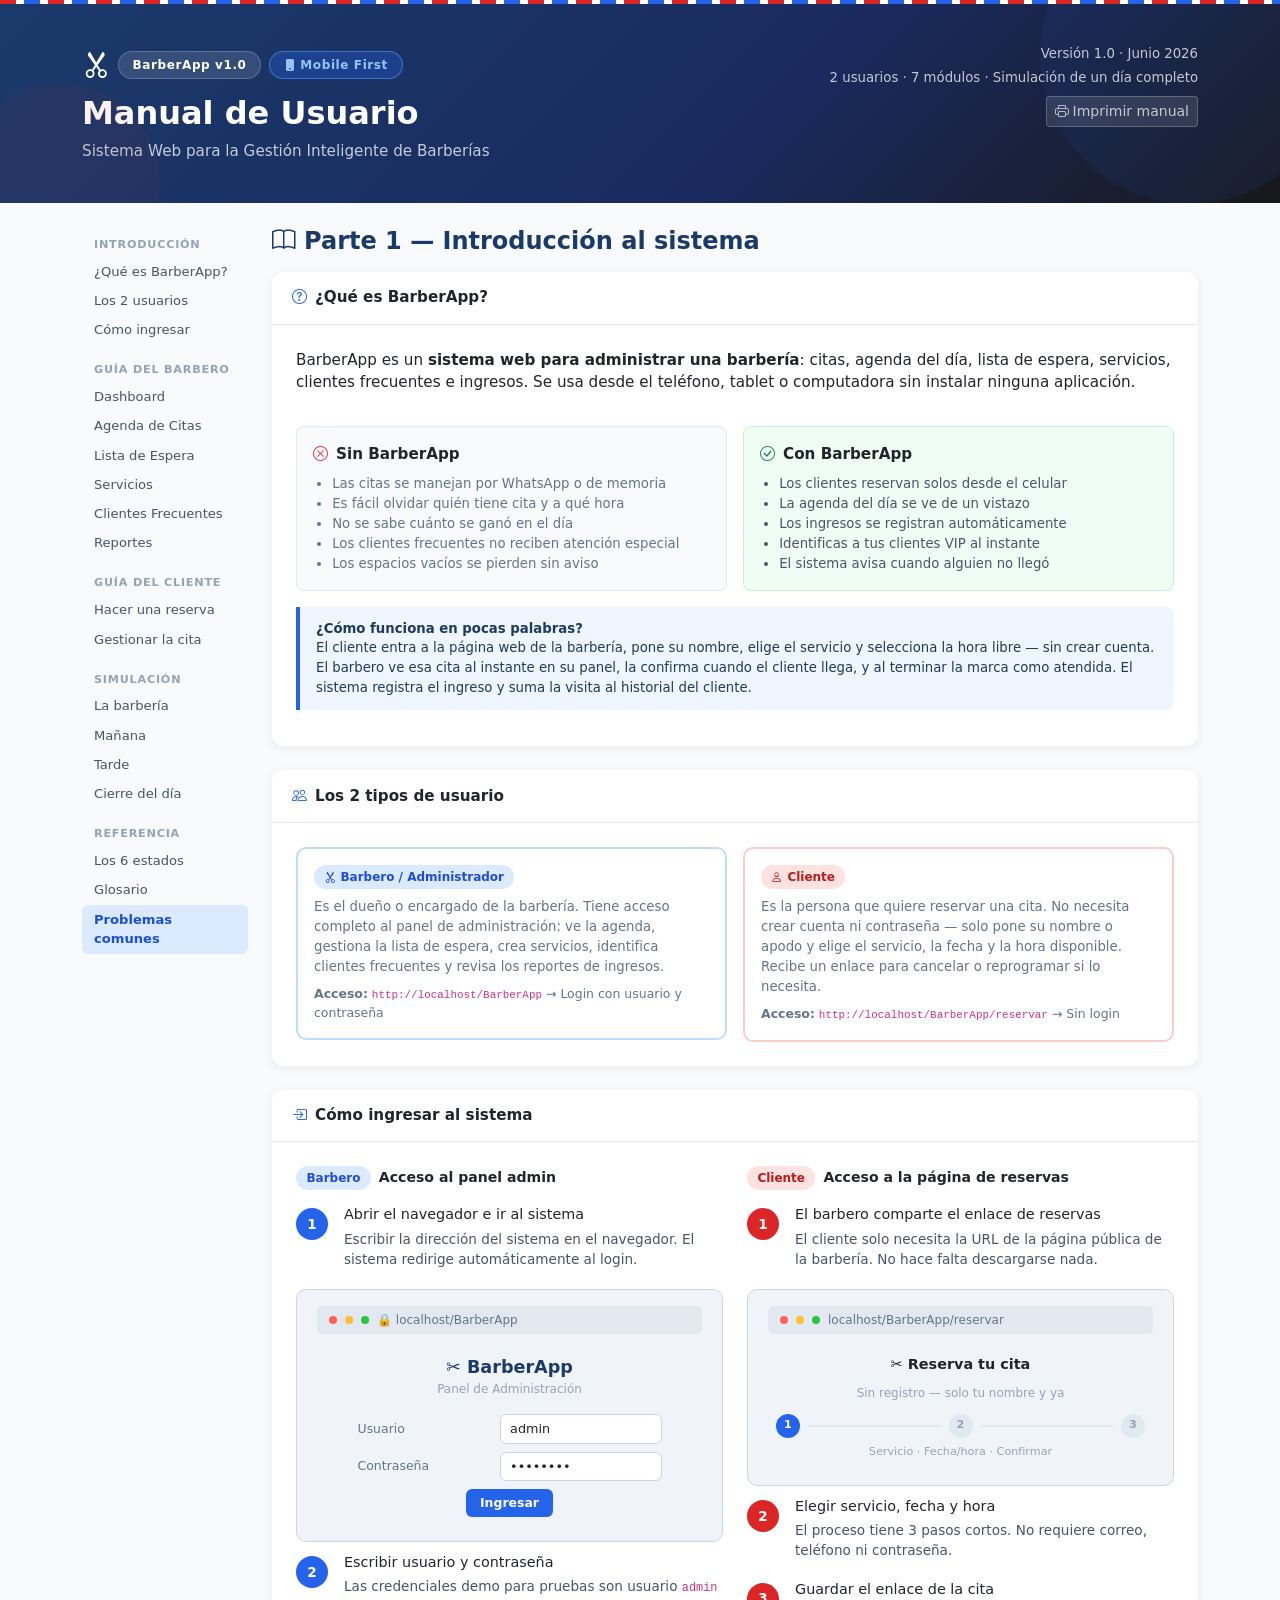
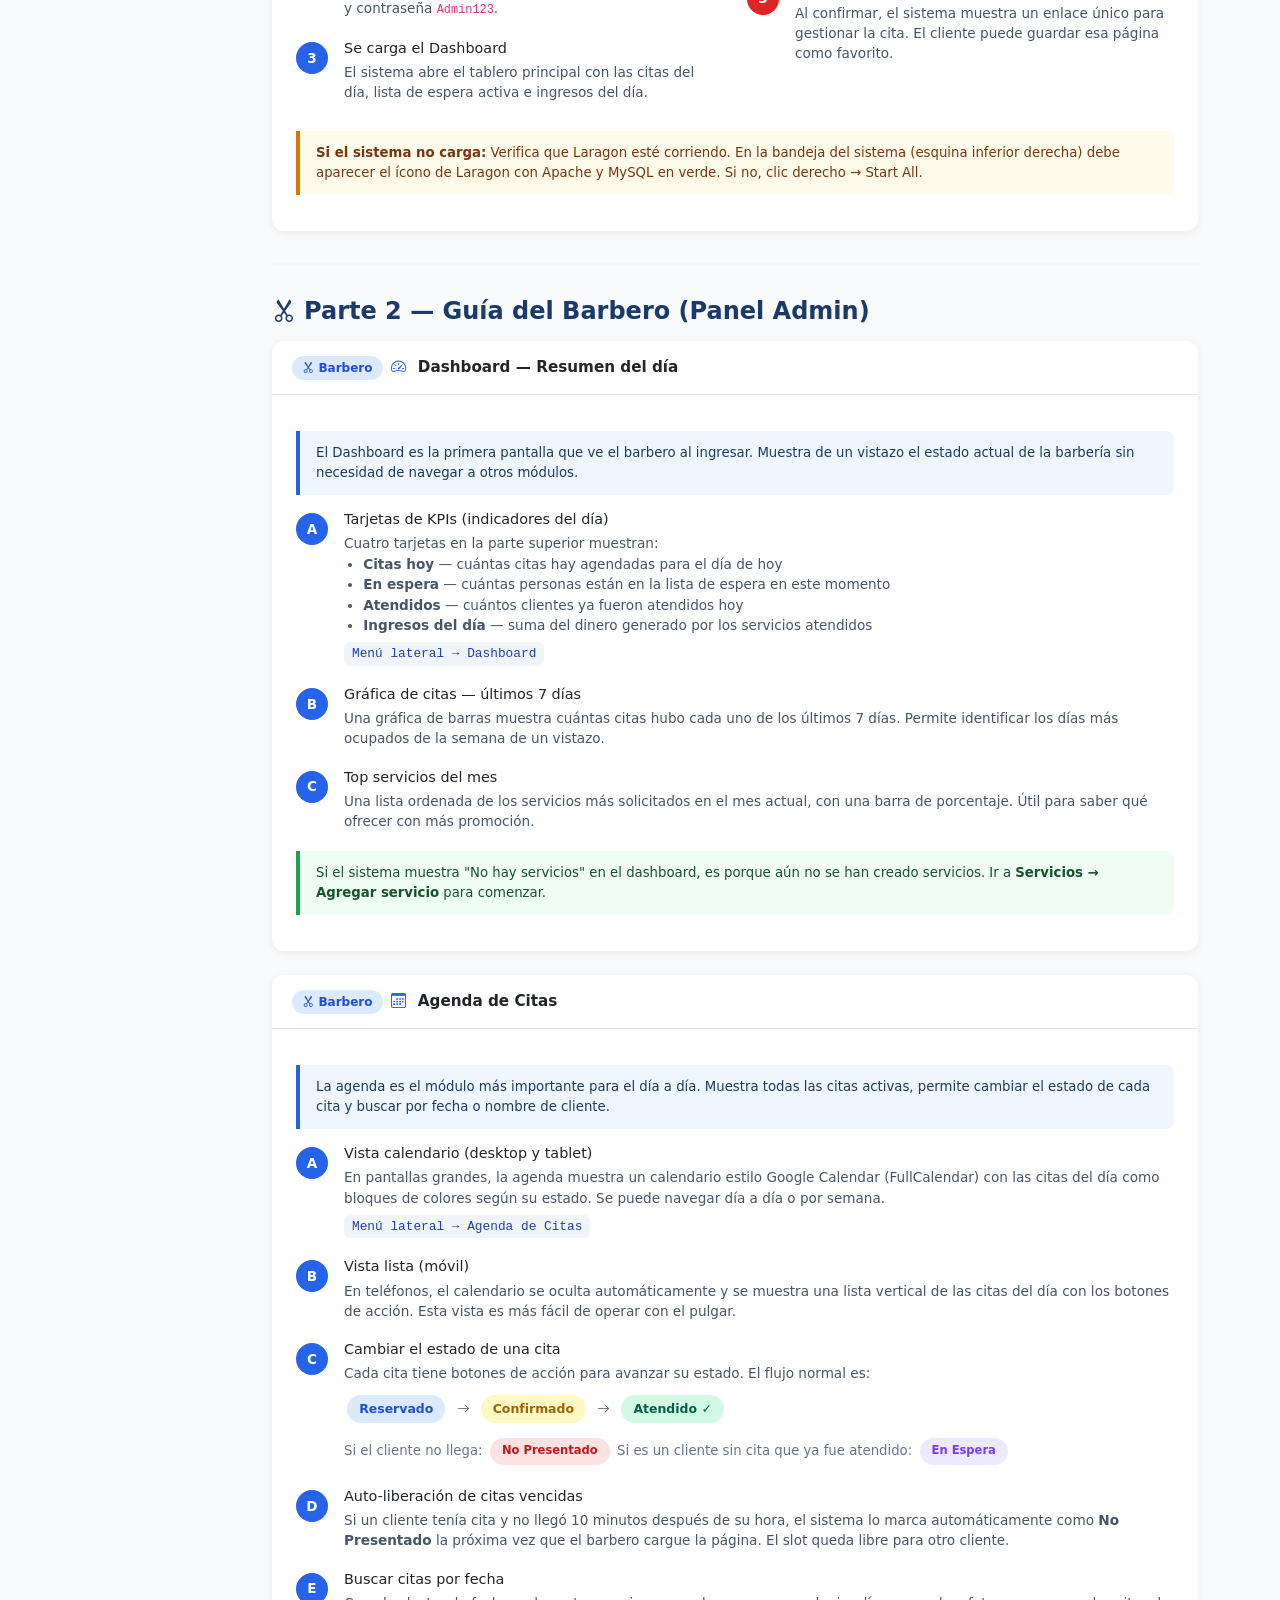
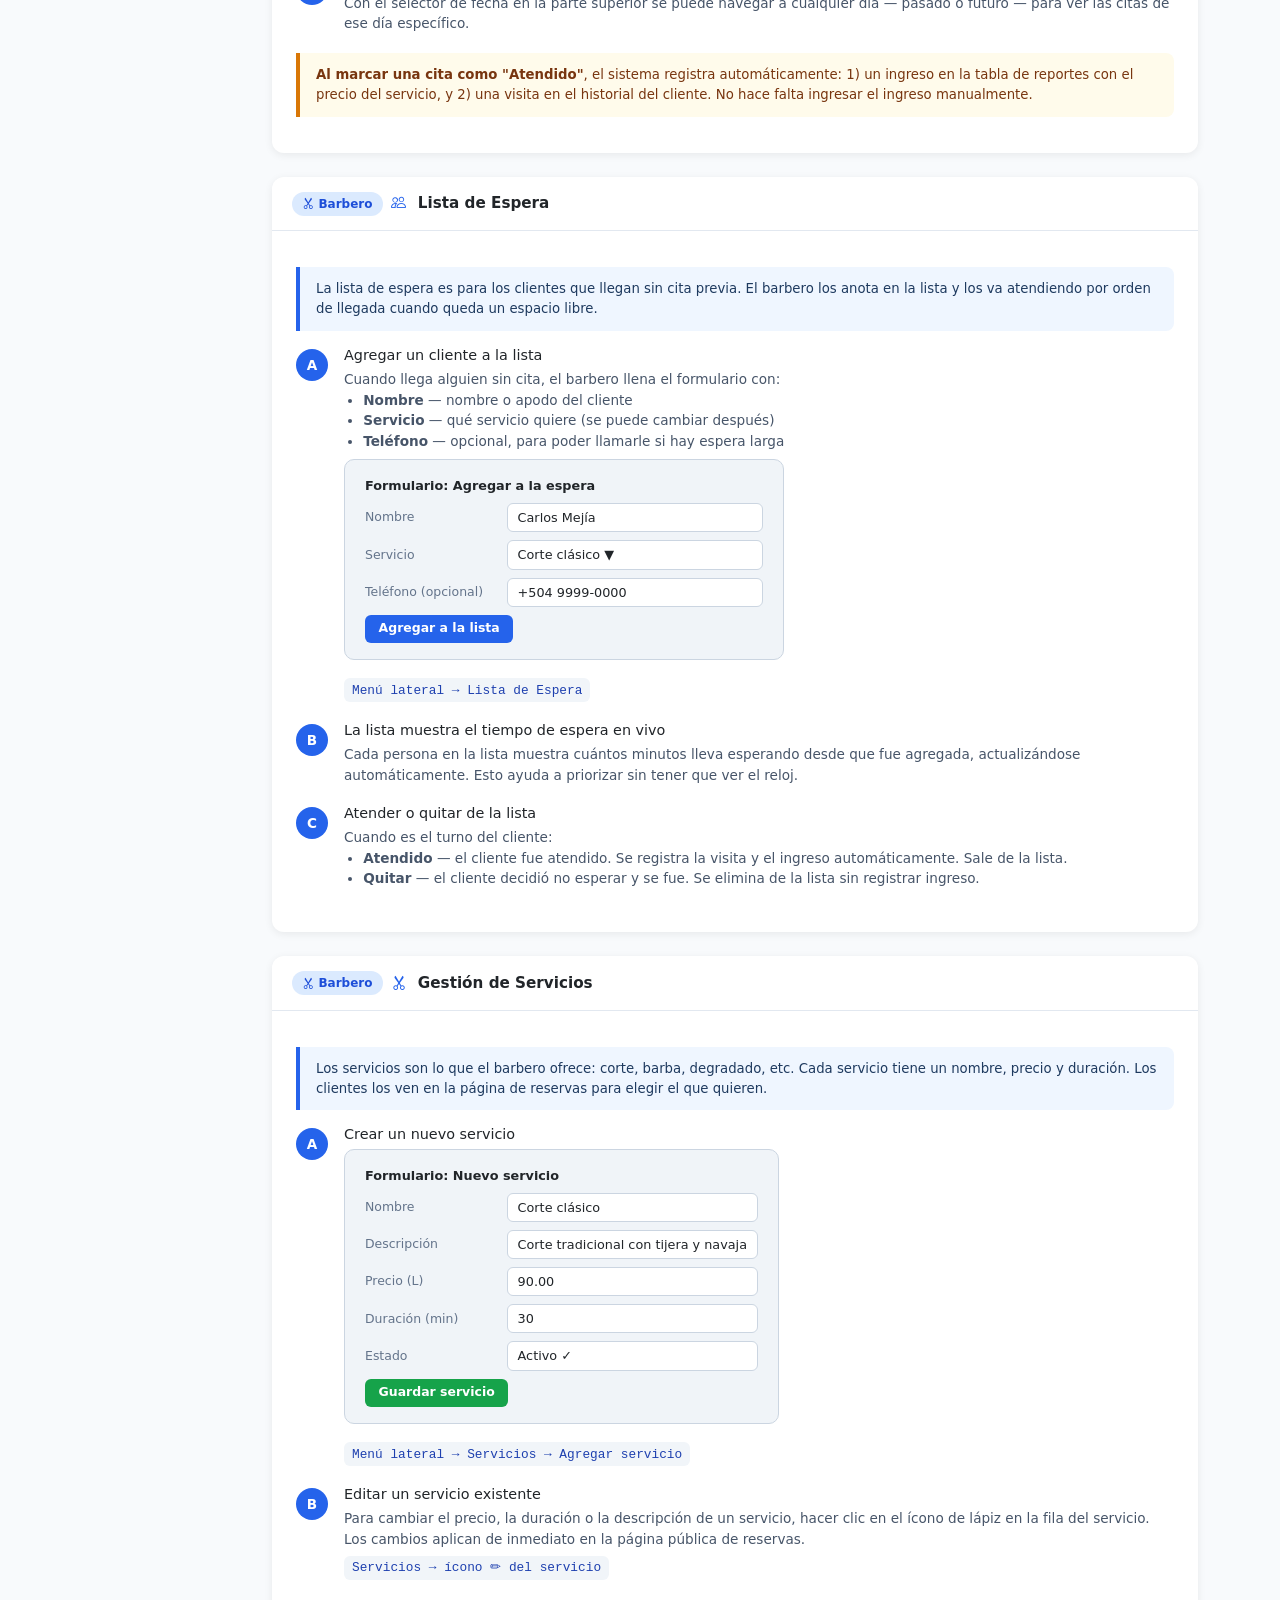
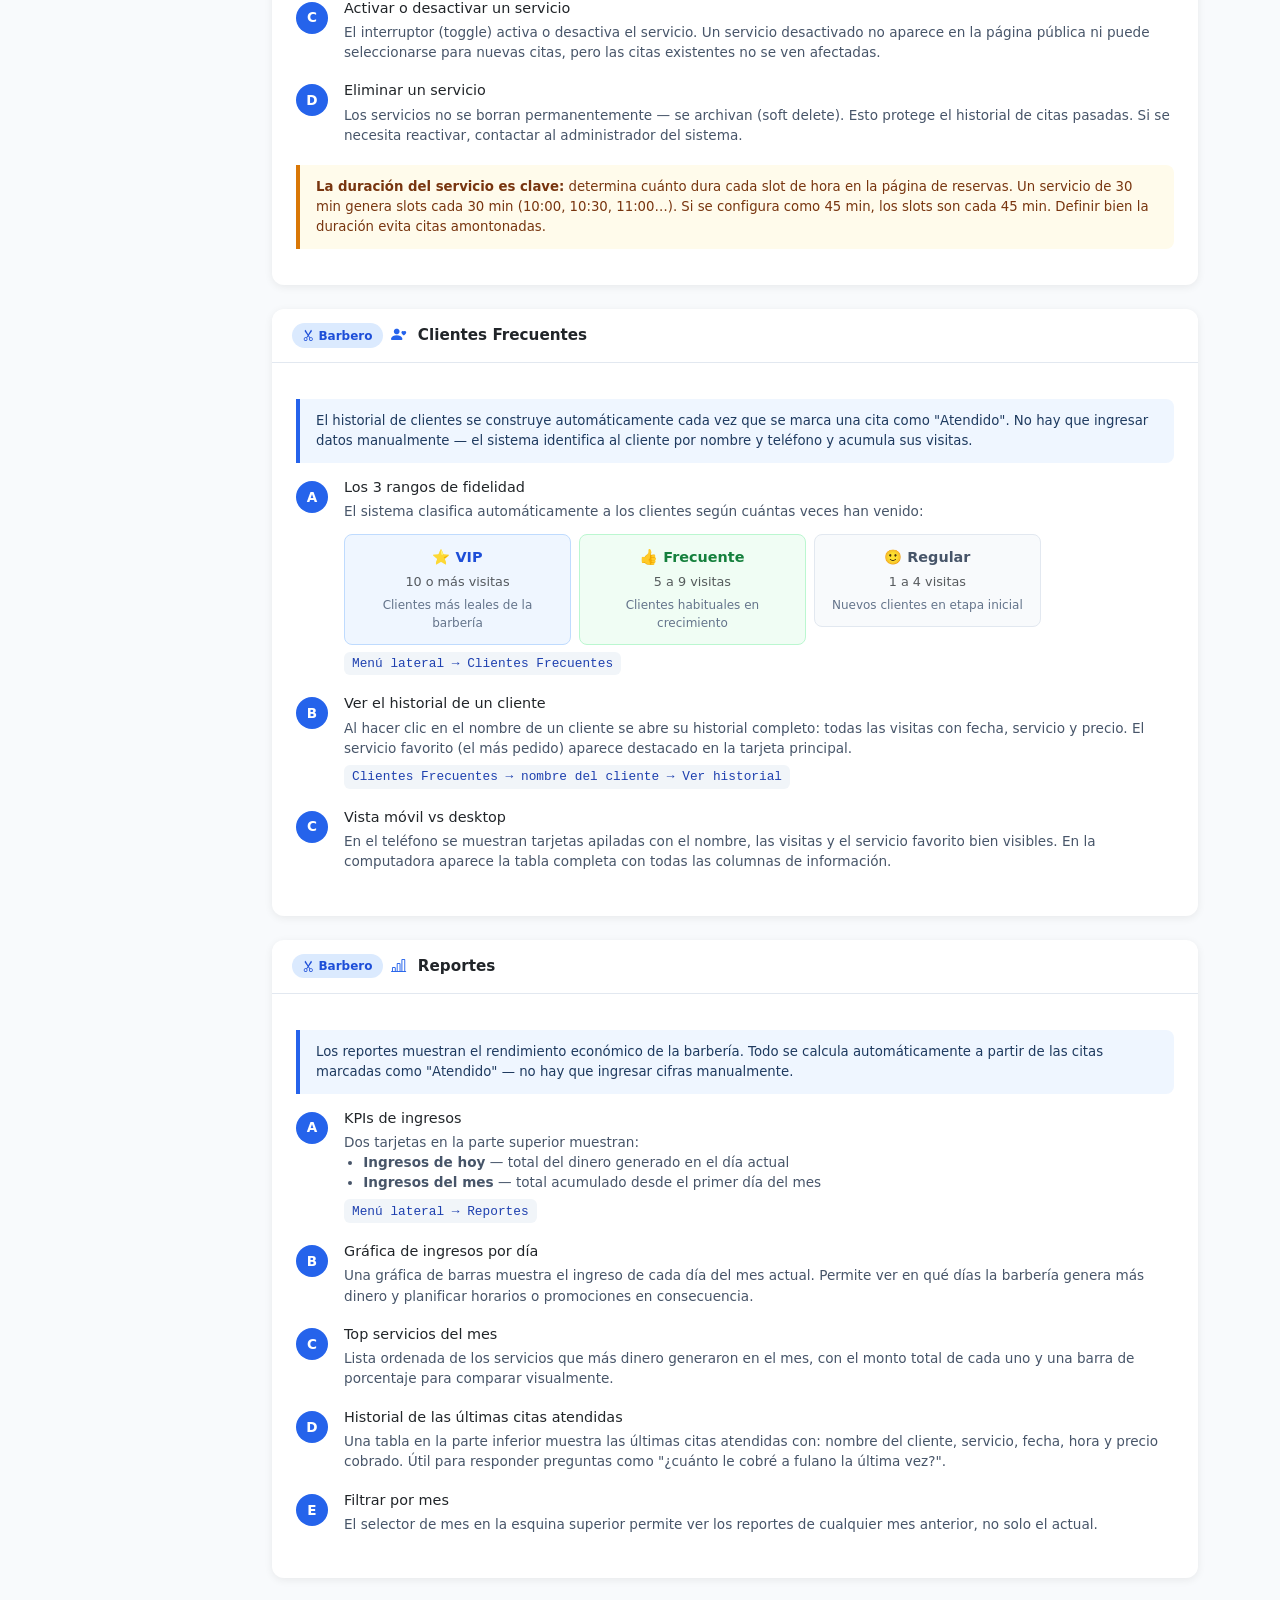
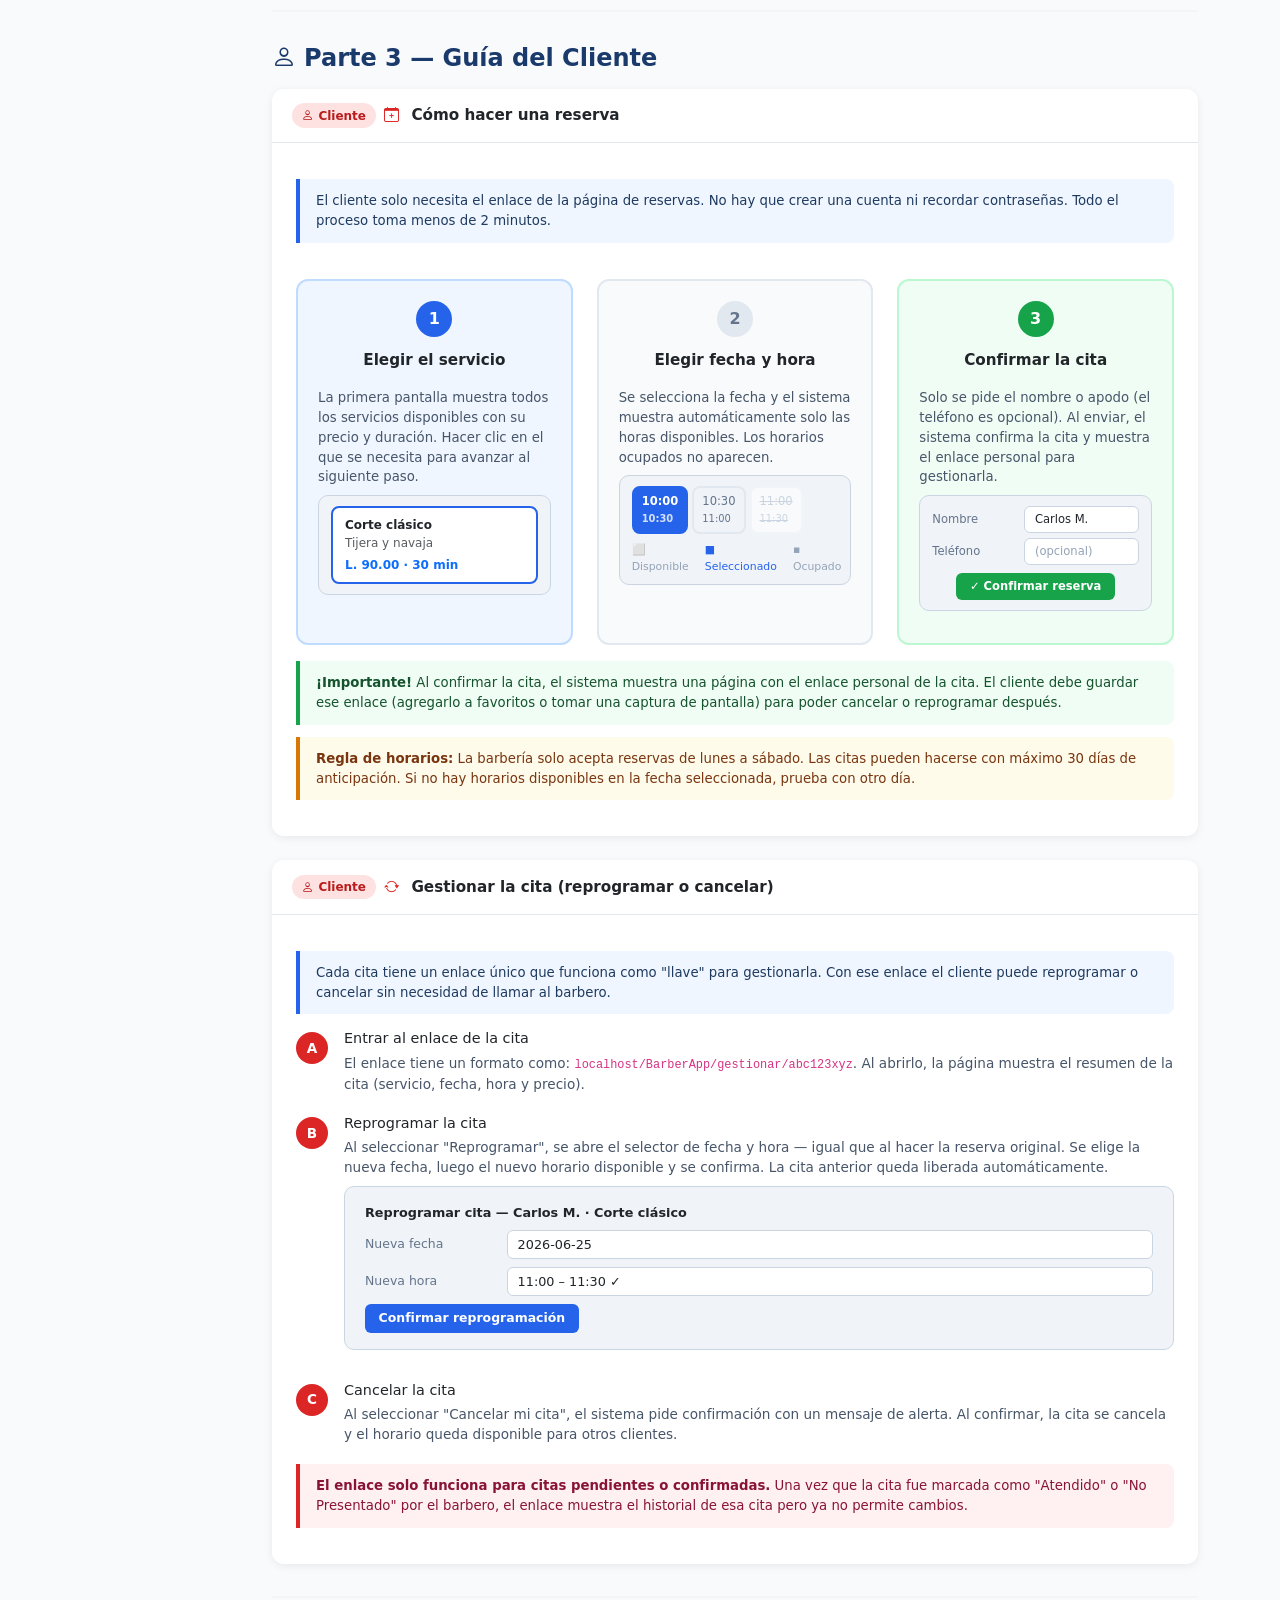
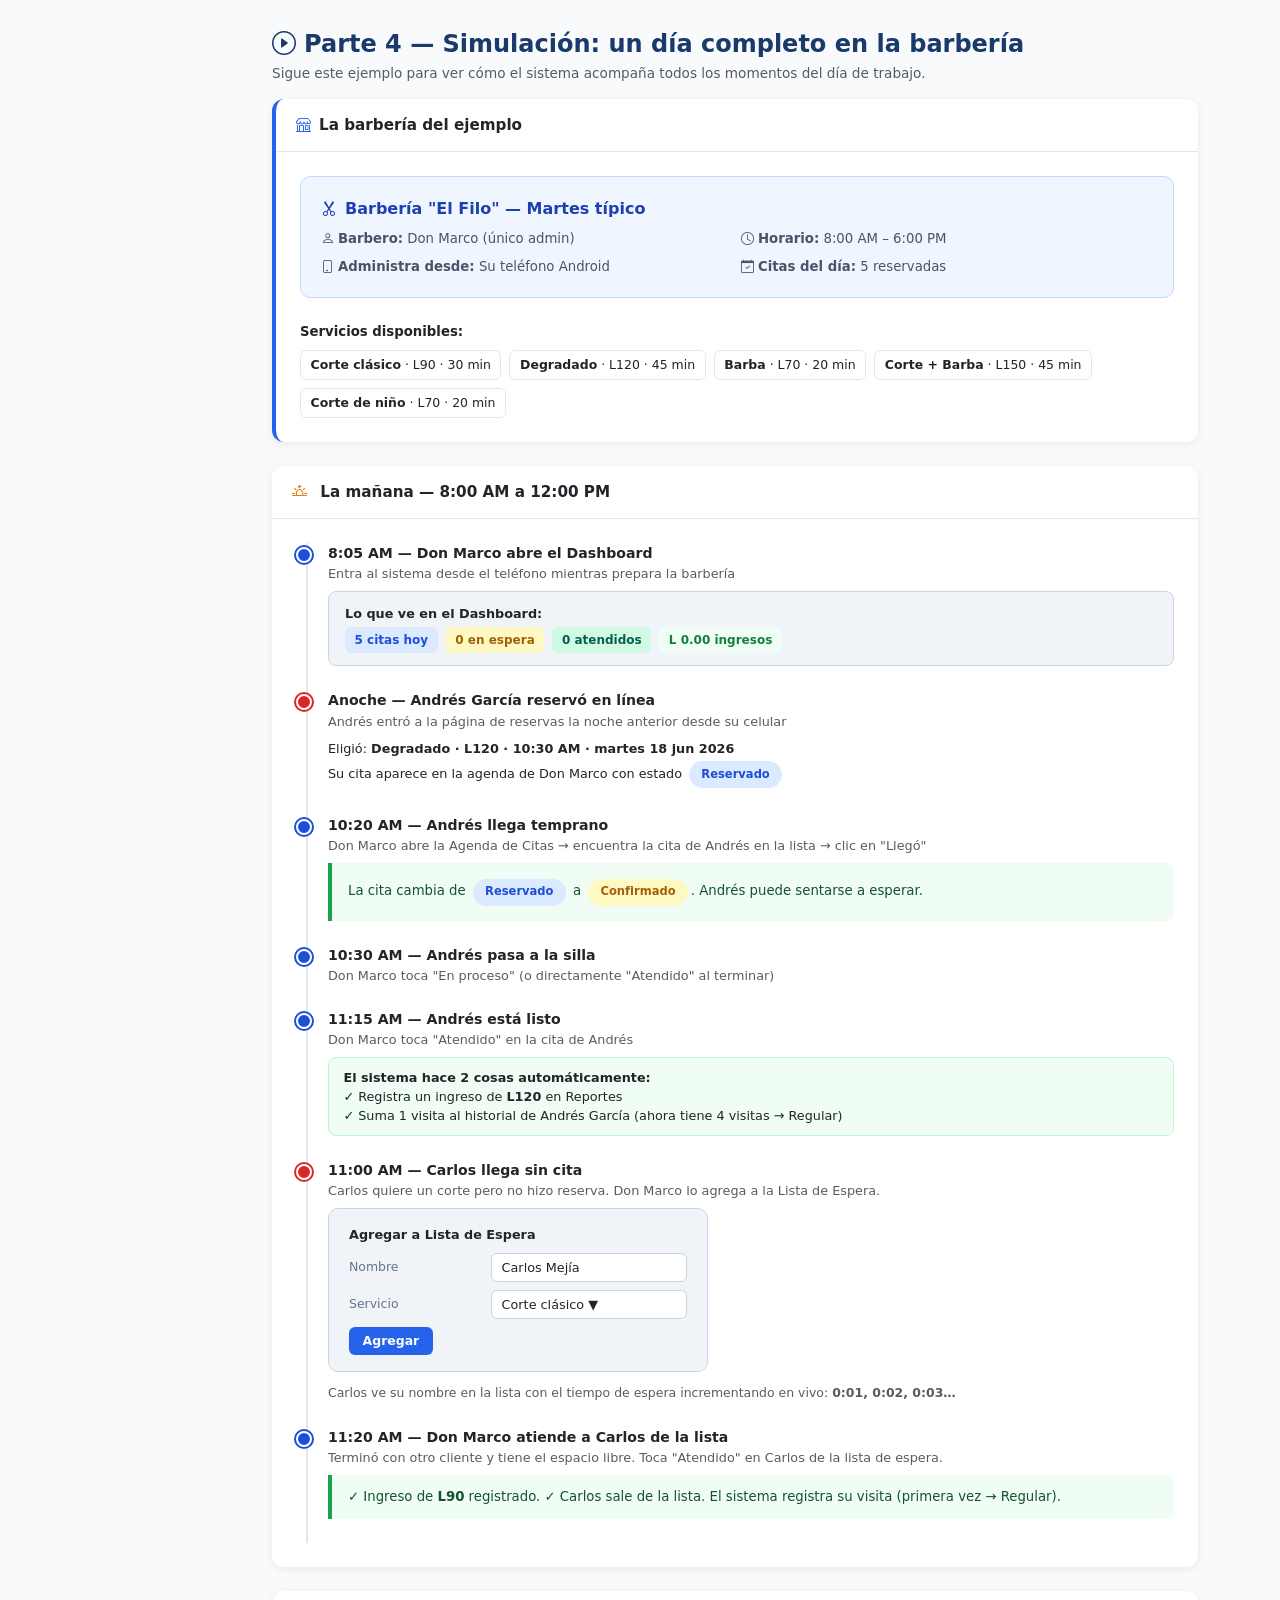
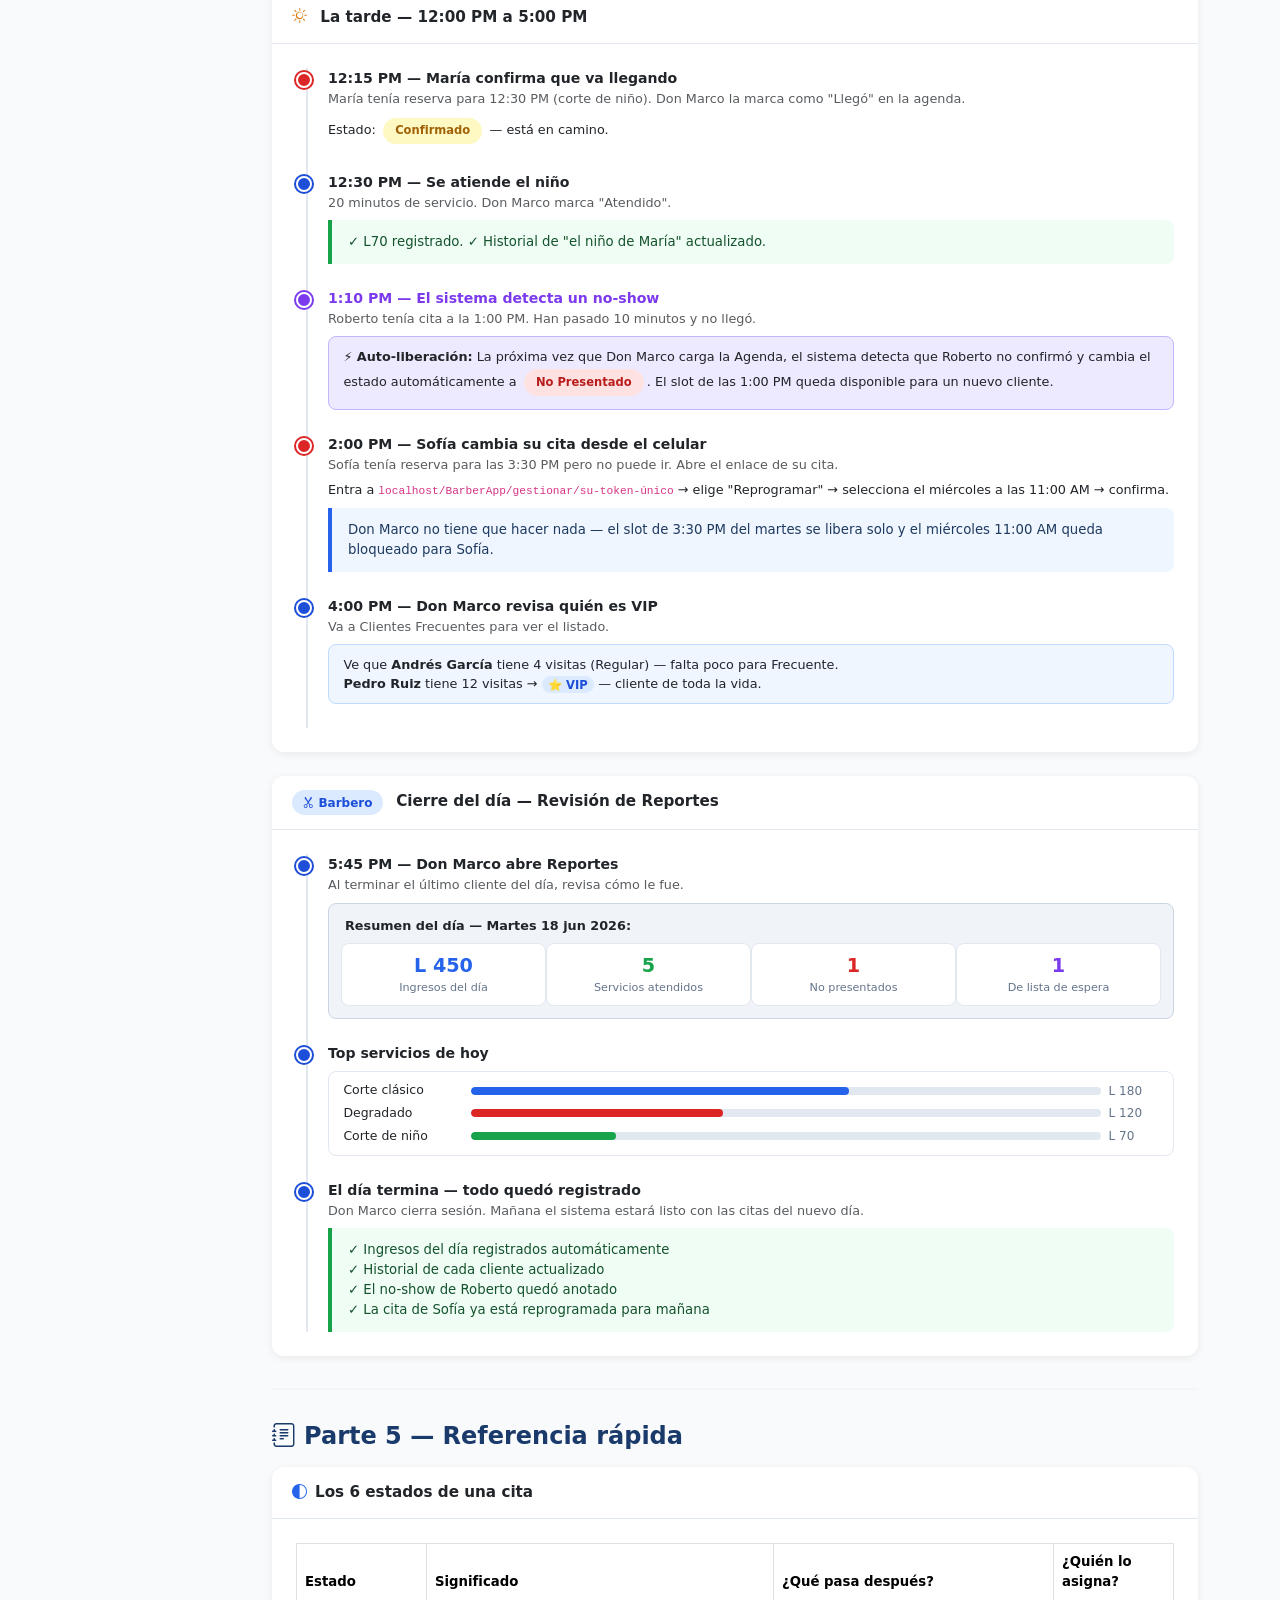
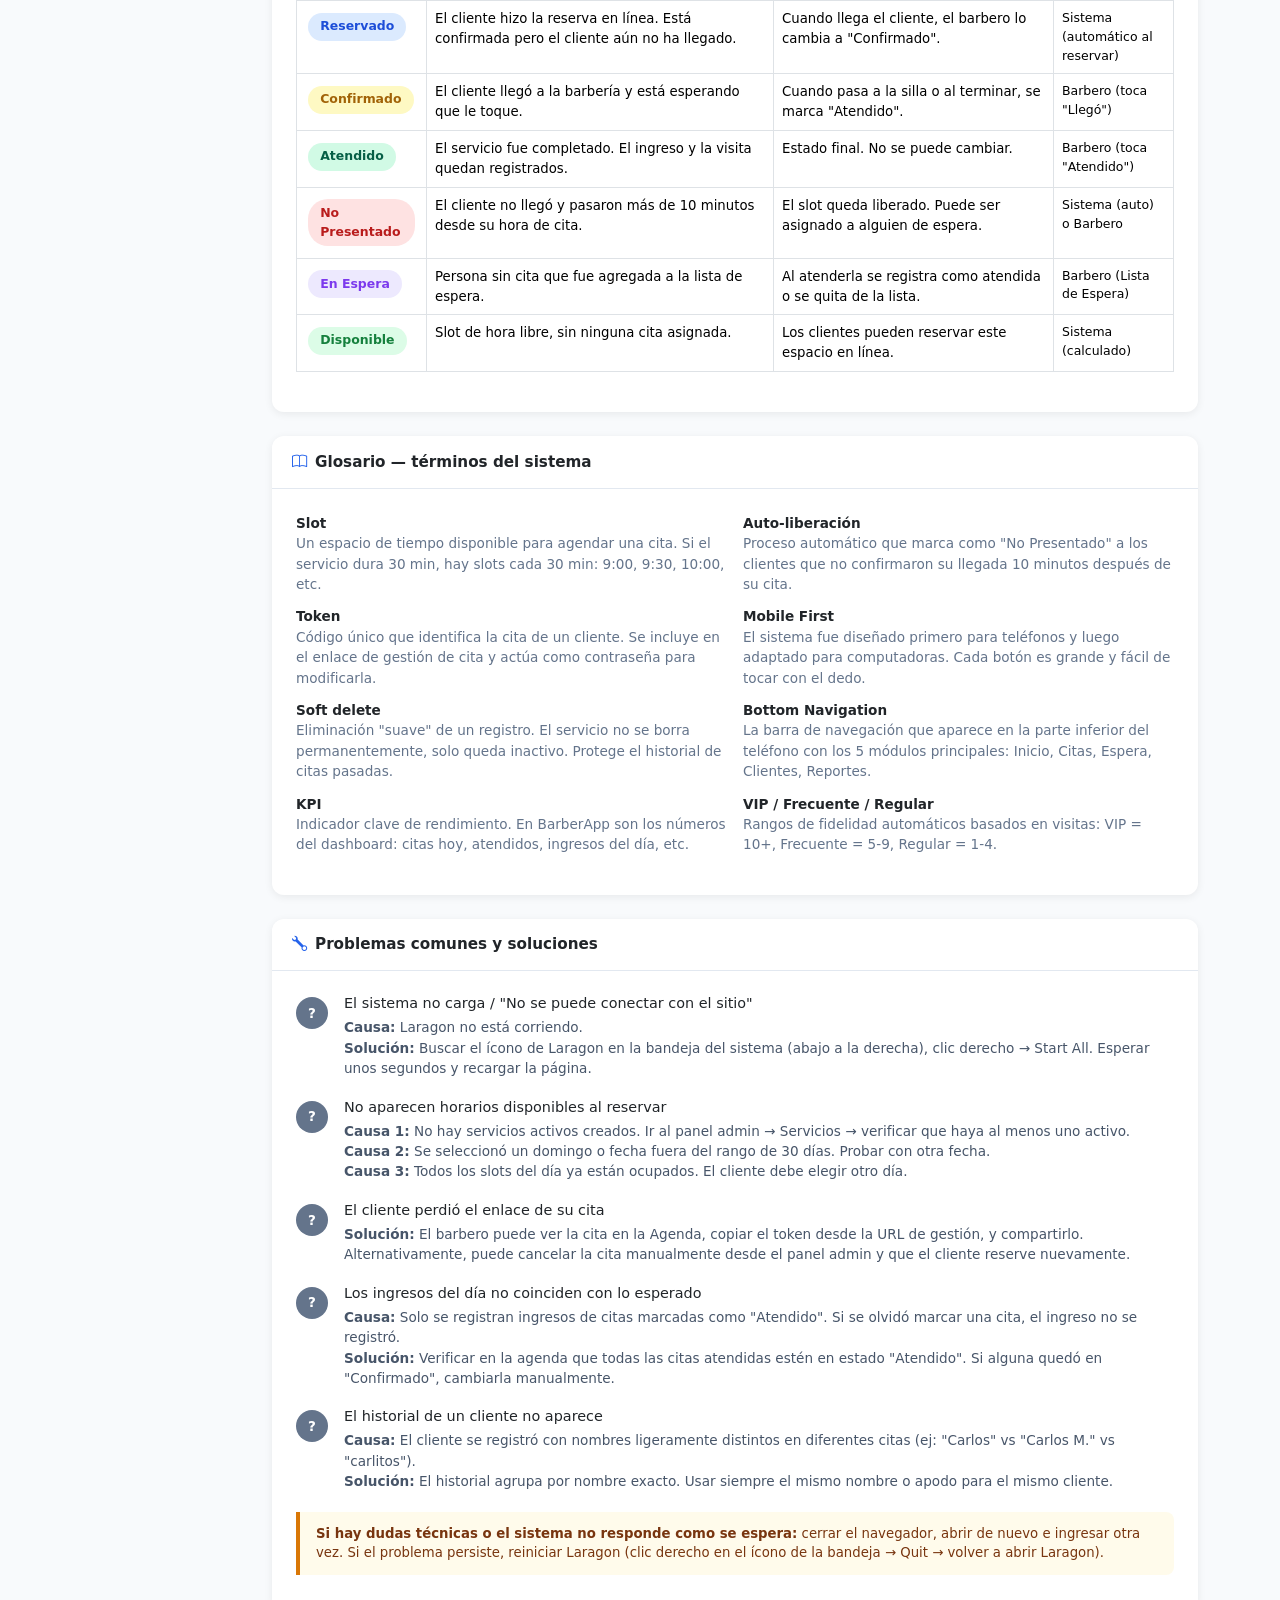
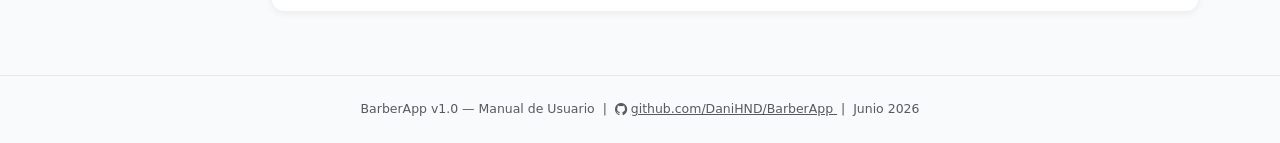
==== manual.html @ 58fc3f4f "Docs: actualizar resumen.html + agregar manual de usuario resumen.html: paleta actualizada de ámbar " ====
<!DOCTYPE html>
<html lang="es">
<head>
<meta charset="UTF-8">
<meta name="viewport" content="width=device-width, initial-scale=1.0">
<title>Manual de Usuario — BarberApp</title>
<link rel="stylesheet" href="https://cdn.jsdelivr.net/npm/bootstrap@5.3.3/dist/css/bootstrap.min.css">
<link rel="stylesheet" href="https://cdn.jsdelivr.net/npm/bootstrap-icons@1.11.3/font/bootstrap-icons.min.css">
<style>
  :root {
    --azul:  #1a3a6b;
    --azul2: #2563eb;
    --rojo:  #dc2626;
    --verde: #16a34a;
    --narj:  #d97706;
  }
  body { font-family:'Segoe UI',system-ui,sans-serif; background:#f8fafc; color:#1e293b; font-size:.95rem; }

  /* Nav lateral */
  .sidebar-nav { position:sticky; top:20px; }
  .sidebar-nav .nav-link { color:#475569; font-size:.82rem; padding:.3rem .75rem; border-radius:6px; }
  .sidebar-nav .nav-link:hover { background:#e2e8f0; color:#1e293b; }
  .sidebar-nav .nav-link.active { background:#dbeafe; color:#1d4ed8; font-weight:600; }
  .sidebar-nav .nav-section { font-size:.7rem; font-weight:700; text-transform:uppercase; letter-spacing:.07em; color:#94a3b8; padding:.6rem .75rem .2rem; }

  /* Hero */
  .hero { background:linear-gradient(135deg,#1a3a6b 0%,#1a2a5e 60%,#18181b 100%); color:#fff; padding:2.5rem 2rem; position:relative; overflow:hidden; }
  .hero::before { content:''; position:absolute; width:300px; height:300px; border-radius:50%; background:rgba(37,99,235,.08); top:-100px; right:-60px; }
  .hero::after  { content:''; position:absolute; width:200px; height:200px; border-radius:50%; background:rgba(220,38,38,.06); bottom:-80px; left:-40px; }
  .hero h1 { font-size:2rem; font-weight:800; }

  /* Stripe */
  .barber-stripe { height:4px; background:repeating-linear-gradient(90deg,#dc2626 0,#dc2626 16px,#fff 16px,#fff 24px,#2563eb 24px,#2563eb 40px,#fff 40px,#fff 48px); }

  /* Cards */
  .card { border:none; border-radius:12px; box-shadow:0 2px 8px rgba(0,0,0,.07); margin-bottom:1.5rem; }
  .card-header { background:transparent; border-bottom:1px solid #e2e8f0; font-weight:700; padding:.9rem 1.25rem; }

  /* Secciones */
  .seccion { scroll-margin-top:20px; }

  /* Rol badge */
  .rol-badge { display:inline-block; padding:.2rem .65rem; border-radius:20px; font-size:.75rem; font-weight:700; }
  .rol-barbero { background:#dbeafe; color:#1d4ed8; }
  .rol-cliente  { background:#fee2e2; color:#b91c1c; }

  /* Steps */
  .step { display:flex; gap:1rem; margin-bottom:1.25rem; }
  .step-num { width:32px; height:32px; border-radius:50%; background:var(--azul2); color:#fff; display:flex; align-items:center; justify-content:center; font-weight:800; font-size:.85rem; flex-shrink:0; margin-top:2px; }
  .step-num.rojo  { background:var(--rojo); }
  .step-num.verde { background:var(--verde); }
  .step-body h6 { font-size:.9rem; margin-bottom:.3rem; }
  .step-body p, .step-body ul { font-size:.85rem; color:#475569; margin-bottom:0; }
  .step-body ul { padding-left:1.2rem; }

  /* Mockup */
  .mockup { background:#f0f4f8; border:1px solid #cbd5e1; border-radius:10px; padding:1rem 1.25rem; font-size:.8rem; margin:.75rem 0; }
  .mockup-bar { background:#e2e8f0; border-radius:6px; padding:.3rem .75rem; margin-bottom:.75rem; font-size:.75rem; color:#64748b; display:flex; align-items:center; gap:.5rem; }
  .mockup-bar .dot { width:8px; height:8px; border-radius:50%; }
  .field-row { display:flex; align-items:center; gap:.75rem; margin-bottom:.5rem; }
  .field-label { min-width:130px; color:#64748b; font-size:.78rem; }
  .field-val { background:#fff; border:1px solid #cbd5e1; border-radius:6px; padding:.25rem .6rem; font-size:.8rem; flex:1; }
  .btn-mock { background:var(--azul2); color:#fff; border:none; border-radius:6px; padding:.3rem .85rem; font-size:.78rem; font-weight:600; cursor:default; display:inline-block; }
  .btn-mock.rojo  { background:var(--rojo); }
  .btn-mock.verde { background:var(--verde); }
  .btn-mock.gris  { background:#64748b; }

  /* Info boxes */
  .info-box { border-left:4px solid var(--azul2); background:#eff6ff; border-radius:0 8px 8px 0; padding:.75rem 1rem; font-size:.83rem; color:#1e3a5f; margin:.75rem 0; }
  .warn-box  { border-left:4px solid var(--narj);  background:#fffbeb; border-radius:0 8px 8px 0; padding:.75rem 1rem; font-size:.83rem; color:#78350f; margin:.75rem 0; }
  .ok-box    { border-left:4px solid var(--verde);  background:#f0fdf4; border-radius:0 8px 8px 0; padding:.75rem 1rem; font-size:.83rem; color:#14532d; margin:.75rem 0; }
  .danger-box{ border-left:4px solid var(--rojo);   background:#fff1f2; border-radius:0 8px 8px 0; padding:.75rem 1rem; font-size:.83rem; color:#881337; margin:.75rem 0; }

  /* Timeline */
  .sim-timeline { position:relative; padding-left:2rem; }
  .sim-timeline::before { content:''; position:absolute; left:.65rem; top:0; bottom:0; width:2px; background:#e2e8f0; }
  .sim-item { position:relative; padding-bottom:1.5rem; }
  .sim-dot { position:absolute; left:-2rem; top:.25rem; width:16px; height:16px; border-radius:50%; border:2px solid #fff; }
  .sim-dot.barbero { background:#1d4ed8; box-shadow:0 0 0 2px #1d4ed8; }
  .sim-dot.cliente { background:#dc2626;  box-shadow:0 0 0 2px #dc2626; }
  .sim-dot.sistema { background:#7c3aed; box-shadow:0 0 0 2px #7c3aed; }

  /* Ruta */
  .ruta { font-family:monospace; background:#f1f5f9; border-radius:6px; padding:.15rem .5rem; font-size:.8rem; color:#1e40af; display:inline-block; margin-top:.4rem; }

  /* Estado chips */
  .estado-chip { display:inline-flex; align-items:center; gap:.35rem; padding:.3rem .75rem; border-radius:20px; font-size:.78rem; font-weight:600; margin:.2rem; }
  .est-disponible  { background:#dcfce7; color:#15803d; }
  .est-reservado   { background:#dbeafe; color:#1d4ed8; }
  .est-confirmado  { background:#fef9c3; color:#a16207; }
  .est-atendido    { background:#d1fae5; color:#065f46; }
  .est-nopresento  { background:#fee2e2; color:#b91c1c; }
  .est-espera      { background:#ede9fe; color:#7c3aed; }

  /* Sección divider */
  .section-divider { border:none; border-top:2px solid #e2e8f0; margin:2rem 0; }

  /* Hero badge */
  .hero-badge { background:rgba(255,255,255,.12); border:1px solid rgba(255,255,255,.2); border-radius:20px; padding:.25rem .85rem; font-size:.75rem; font-weight:600; letter-spacing:.05em; }

  @media(max-width:991px){ .sidebar-nav { display:none; } }
  @media print {
    .sidebar-nav, .barber-stripe { display:none!important; }
    .card { box-shadow:none; border:1px solid #e2e8f0!important; }
  }
</style>
</head>
<body>

<div class="barber-stripe"></div>

<!-- HERO -->
<div class="hero">
  <div class="container-xl">
    <div class="d-flex align-items-start justify-content-between flex-wrap gap-3">
      <div>
        <div class="d-flex align-items-center gap-2 mb-2 flex-wrap">
          <i class="bi bi-scissors fs-3"></i>
          <span class="hero-badge">BarberApp v1.0</span>
          <span class="hero-badge" style="background:rgba(37,99,235,.3);border-color:rgba(96,165,250,.5);color:#93c5fd;">
            <i class="bi bi-phone-fill me-1"></i>Mobile First
          </span>
        </div>
        <h1>Manual de Usuario</h1>
        <p class="opacity-75 mb-0">Sistema Web para la Gestión Inteligente de Barberías</p>
      </div>
      <div class="text-end opacity-75" style="font-size:.83rem;">
        <div>Versión 1.0 · Junio 2026</div>
        <div class="mt-1">2 usuarios · 7 módulos · Simulación de un día completo</div>
        <button onclick="window.print()" class="btn btn-sm mt-2" style="background:rgba(255,255,255,.15);color:#fff;border:1px solid rgba(255,255,255,.3);">
          <i class="bi bi-printer me-1"></i>Imprimir manual
        </button>
      </div>
    </div>
  </div>
</div>

<!-- CONTENIDO -->
<div class="container-xl py-4">
<div class="row g-4">

<!-- ── SIDEBAR ─────────────────────────────── -->
<div class="col-lg-2 d-print-none">
  <nav class="sidebar-nav">
    <div class="nav-section">Introducción</div>
    <a class="nav-link" href="#intro">¿Qué es BarberApp?</a>
    <a class="nav-link" href="#usuarios">Los 2 usuarios</a>
    <a class="nav-link" href="#acceso">Cómo ingresar</a>

    <div class="nav-section mt-2">Guía del Barbero</div>
    <a class="nav-link" href="#dashboard">Dashboard</a>
    <a class="nav-link" href="#agenda">Agenda de Citas</a>
    <a class="nav-link" href="#espera">Lista de Espera</a>
    <a class="nav-link" href="#servicios">Servicios</a>
    <a class="nav-link" href="#clientes">Clientes Frecuentes</a>
    <a class="nav-link" href="#reportes">Reportes</a>

    <div class="nav-section mt-2">Guía del Cliente</div>
    <a class="nav-link" href="#reservar">Hacer una reserva</a>
    <a class="nav-link" href="#gestionar">Gestionar la cita</a>

    <div class="nav-section mt-2">Simulación</div>
    <a class="nav-link" href="#sim-intro">La barbería</a>
    <a class="nav-link" href="#sim-manana">Mañana</a>
    <a class="nav-link" href="#sim-tarde">Tarde</a>
    <a class="nav-link" href="#sim-cierre">Cierre del día</a>

    <div class="nav-section mt-2">Referencia</div>
    <a class="nav-link" href="#estados">Los 6 estados</a>
    <a class="nav-link" href="#glosario">Glosario</a>
    <a class="nav-link" href="#problemas">Problemas comunes</a>
  </nav>
</div>

<!-- ── CONTENIDO PRINCIPAL ─────────────────── -->
<div class="col-lg-10">

<!-- ═══════════════════════════════════════════
     PARTE 1: INTRODUCCIÓN
════════════════════════════════════════════ -->
<h4 class="fw-bold mb-3" style="color:var(--azul);">
  <i class="bi bi-book me-2"></i>Parte 1 — Introducción al sistema
</h4>

<!-- ¿Qué es BarberApp? -->
<div class="card seccion" id="intro">
  <div class="card-header"><i class="bi bi-question-circle me-2" style="color:var(--azul2);"></i>¿Qué es BarberApp?</div>
  <div class="card-body p-4">
    <p>BarberApp es un <strong>sistema web para administrar una barbería</strong>: citas, agenda del día, lista de espera, servicios, clientes frecuentes e ingresos. Se usa desde el teléfono, tablet o computadora sin instalar ninguna aplicación.</p>

    <div class="row g-3 mt-1">
      <div class="col-md-6">
        <div style="background:#f8fafc;border-radius:8px;padding:1rem;border:1px solid #e2e8f0;">
          <div class="fw-semibold mb-2"><i class="bi bi-x-circle text-danger me-2"></i>Sin BarberApp</div>
          <ul style="font-size:.83rem;color:#64748b;margin:0;padding-left:1.2rem;">
            <li>Las citas se manejan por WhatsApp o de memoria</li>
            <li>Es fácil olvidar quién tiene cita y a qué hora</li>
            <li>No se sabe cuánto se ganó en el día</li>
            <li>Los clientes frecuentes no reciben atención especial</li>
            <li>Los espacios vacíos se pierden sin aviso</li>
          </ul>
        </div>
      </div>
      <div class="col-md-6">
        <div style="background:#f0fdf4;border-radius:8px;padding:1rem;border:1px solid #bbf7d0;">
          <div class="fw-semibold mb-2"><i class="bi bi-check-circle text-success me-2"></i>Con BarberApp</div>
          <ul style="font-size:.83rem;color:#475569;margin:0;padding-left:1.2rem;">
            <li>Los clientes reservan solos desde el celular</li>
            <li>La agenda del día se ve de un vistazo</li>
            <li>Los ingresos se registran automáticamente</li>
            <li>Identificas a tus clientes VIP al instante</li>
            <li>El sistema avisa cuando alguien no llegó</li>
          </ul>
        </div>
      </div>
    </div>

    <div class="info-box mt-3">
      <strong>¿Cómo funciona en pocas palabras?</strong><br>
      El cliente entra a la página web de la barbería, pone su nombre, elige el servicio y selecciona la hora libre — sin crear cuenta. El barbero ve esa cita al instante en su panel, la confirma cuando el cliente llega, y al terminar la marca como atendida. El sistema registra el ingreso y suma la visita al historial del cliente.
    </div>
  </div>
</div>

<!-- Los 2 usuarios -->
<div class="card seccion" id="usuarios">
  <div class="card-header"><i class="bi bi-people me-2" style="color:var(--azul2);"></i>Los 2 tipos de usuario</div>
  <div class="card-body p-4">
    <div class="row g-3">

      <div class="col-md-6">
        <div style="border:2px solid #bfdbfe;border-radius:10px;padding:1rem;">
          <div class="d-flex align-items-center gap-2 mb-2">
            <span class="rol-badge rol-barbero"><i class="bi bi-scissors me-1"></i>Barbero / Administrador</span>
          </div>
          <p style="font-size:.83rem;color:#64748b;margin-bottom:.5rem;">Es el dueño o encargado de la barbería. Tiene acceso completo al panel de administración: ve la agenda, gestiona la lista de espera, crea servicios, identifica clientes frecuentes y revisa los reportes de ingresos.</p>
          <div style="font-size:.78rem;color:#64748b;"><strong>Acceso:</strong> <code>http://localhost/BarberApp</code> → Login con usuario y contraseña</div>
        </div>
      </div>

      <div class="col-md-6">
        <div style="border:2px solid #fecaca;border-radius:10px;padding:1rem;">
          <div class="d-flex align-items-center gap-2 mb-2">
            <span class="rol-badge rol-cliente"><i class="bi bi-person me-1"></i>Cliente</span>
          </div>
          <p style="font-size:.83rem;color:#64748b;margin-bottom:.5rem;">Es la persona que quiere reservar una cita. No necesita crear cuenta ni contraseña — solo pone su nombre o apodo y elige el servicio, la fecha y la hora disponible. Recibe un enlace para cancelar o reprogramar si lo necesita.</p>
          <div style="font-size:.78rem;color:#64748b;"><strong>Acceso:</strong> <code>http://localhost/BarberApp/reservar</code> → Sin login</div>
        </div>
      </div>

    </div>
  </div>
</div>

<!-- Cómo ingresar -->
<div class="card seccion" id="acceso">
  <div class="card-header"><i class="bi bi-box-arrow-in-right me-2" style="color:var(--azul2);"></i>Cómo ingresar al sistema</div>
  <div class="card-body p-4">

    <div class="row g-4">
      <div class="col-md-6">
        <div class="fw-semibold mb-3" style="font-size:.88rem;"><span class="rol-badge rol-barbero me-2">Barbero</span>Acceso al panel admin</div>

        <div class="step">
          <div class="step-num">1</div>
          <div class="step-body">
            <h6>Abrir el navegador e ir al sistema</h6>
            <p>Escribir la dirección del sistema en el navegador. El sistema redirige automáticamente al login.</p>
          </div>
        </div>

        <div class="mockup">
          <div class="mockup-bar">
            <div class="dot" style="background:#ff5f57;"></div>
            <div class="dot" style="background:#febc2e;"></div>
            <div class="dot" style="background:#28c840;"></div>
            <span>🔒 localhost/BarberApp</span>
          </div>
          <div style="max-width:320px;margin:0 auto;padding:.5rem;">
            <div class="text-center mb-3">
              <div style="font-size:1.1rem;font-weight:800;color:var(--azul);">✂ BarberApp</div>
              <div style="font-size:.75rem;color:#94a3b8;">Panel de Administración</div>
            </div>
            <div class="field-row"><span class="field-label">Usuario</span><span class="field-val">admin</span></div>
            <div class="field-row"><span class="field-label">Contraseña</span><span class="field-val">••••••••</span></div>
            <div class="mt-2 text-center"><span class="btn-mock">Ingresar</span></div>
          </div>
        </div>

        <div class="step">
          <div class="step-num">2</div>
          <div class="step-body">
            <h6>Escribir usuario y contraseña</h6>
            <p>Las credenciales demo para pruebas son usuario <code>admin</code> y contraseña <code>Admin123</code>.</p>
          </div>
        </div>

        <div class="step">
          <div class="step-num">3</div>
          <div class="step-body">
            <h6>Se carga el Dashboard</h6>
            <p>El sistema abre el tablero principal con las citas del día, lista de espera activa e ingresos del día.</p>
          </div>
        </div>
      </div>

      <div class="col-md-6">
        <div class="fw-semibold mb-3" style="font-size:.88rem;"><span class="rol-badge rol-cliente me-2">Cliente</span>Acceso a la página de reservas</div>

        <div class="step">
          <div class="step-num rojo">1</div>
          <div class="step-body">
            <h6>El barbero comparte el enlace de reservas</h6>
            <p>El cliente solo necesita la URL de la página pública de la barbería. No hace falta descargarse nada.</p>
          </div>
        </div>

        <div class="mockup">
          <div class="mockup-bar">
            <div class="dot" style="background:#ff5f57;"></div>
            <div class="dot" style="background:#febc2e;"></div>
            <div class="dot" style="background:#28c840;"></div>
            <span>localhost/BarberApp/reservar</span>
          </div>
          <div style="padding:.5rem;text-align:center;">
            <div style="font-size:.9rem;font-weight:800;margin-bottom:.5rem;">✂ Reserva tu cita</div>
            <div style="font-size:.75rem;color:#94a3b8;margin-bottom:.75rem;">Sin registro — solo tu nombre y ya</div>
            <div style="display:flex;gap:.5rem;justify-content:center;">
              <div style="background:#2563eb;color:#fff;border-radius:50%;width:24px;height:24px;display:flex;align-items:center;justify-content:center;font-size:.7rem;font-weight:800;">1</div>
              <div style="height:2px;background:#e2e8f0;flex:1;margin-top:11px;"></div>
              <div style="background:#e2e8f0;color:#94a3b8;border-radius:50%;width:24px;height:24px;display:flex;align-items:center;justify-content:center;font-size:.7rem;font-weight:800;">2</div>
              <div style="height:2px;background:#e2e8f0;flex:1;margin-top:11px;"></div>
              <div style="background:#e2e8f0;color:#94a3b8;border-radius:50%;width:24px;height:24px;display:flex;align-items:center;justify-content:center;font-size:.7rem;font-weight:800;">3</div>
            </div>
            <div style="font-size:.7rem;color:#94a3b8;margin-top:.4rem;">Servicio · Fecha/hora · Confirmar</div>
          </div>
        </div>

        <div class="step">
          <div class="step-num rojo">2</div>
          <div class="step-body">
            <h6>Elegir servicio, fecha y hora</h6>
            <p>El proceso tiene 3 pasos cortos. No requiere correo, teléfono ni contraseña.</p>
          </div>
        </div>

        <div class="step">
          <div class="step-num rojo">3</div>
          <div class="step-body">
            <h6>Guardar el enlace de la cita</h6>
            <p>Al confirmar, el sistema muestra un enlace único para gestionar la cita. El cliente puede guardar esa página como favorito.</p>
          </div>
        </div>
      </div>
    </div>

    <div class="warn-box mt-2">
      <strong>Si el sistema no carga:</strong> Verifica que Laragon esté corriendo. En la bandeja del sistema (esquina inferior derecha) debe aparecer el ícono de Laragon con Apache y MySQL en verde. Si no, clic derecho → Start All.
    </div>
  </div>
</div>

<hr class="section-divider">

<!-- ═══════════════════════════════════════════
     PARTE 2: GUÍA DEL BARBERO
════════════════════════════════════════════ -->
<h4 class="fw-bold mb-3" style="color:var(--azul);">
  <i class="bi bi-scissors me-2"></i>Parte 2 — Guía del Barbero (Panel Admin)
</h4>

<!-- DASHBOARD -->
<div class="card seccion" id="dashboard">
  <div class="card-header d-flex align-items-center gap-2">
    <span class="rol-badge rol-barbero"><i class="bi bi-scissors me-1"></i>Barbero</span>
    <i class="bi bi-speedometer2 me-1" style="color:var(--azul2);"></i>Dashboard — Resumen del día
  </div>
  <div class="card-body p-4">

    <div class="info-box">El Dashboard es la primera pantalla que ve el barbero al ingresar. Muestra de un vistazo el estado actual de la barbería sin necesidad de navegar a otros módulos.</div>

    <div class="step mt-3">
      <div class="step-num">A</div>
      <div class="step-body">
        <h6>Tarjetas de KPIs (indicadores del día)</h6>
        <p>Cuatro tarjetas en la parte superior muestran:</p>
        <ul>
          <li><strong>Citas hoy</strong> — cuántas citas hay agendadas para el día de hoy</li>
          <li><strong>En espera</strong> — cuántas personas están en la lista de espera en este momento</li>
          <li><strong>Atendidos</strong> — cuántos clientes ya fueron atendidos hoy</li>
          <li><strong>Ingresos del día</strong> — suma del dinero generado por los servicios atendidos</li>
        </ul>
        <div class="ruta">Menú lateral → Dashboard</div>
      </div>
    </div>

    <div class="step">
      <div class="step-num">B</div>
      <div class="step-body">
        <h6>Gráfica de citas — últimos 7 días</h6>
        <p>Una gráfica de barras muestra cuántas citas hubo cada uno de los últimos 7 días. Permite identificar los días más ocupados de la semana de un vistazo.</p>
      </div>
    </div>

    <div class="step">
      <div class="step-num">C</div>
      <div class="step-body">
        <h6>Top servicios del mes</h6>
        <p>Una lista ordenada de los servicios más solicitados en el mes actual, con una barra de porcentaje. Útil para saber qué ofrecer con más promoción.</p>
      </div>
    </div>

    <div class="ok-box">Si el sistema muestra "No hay servicios" en el dashboard, es porque aún no se han creado servicios. Ir a <strong>Servicios → Agregar servicio</strong> para comenzar.</div>
  </div>
</div>

<!-- AGENDA DE CITAS -->
<div class="card seccion" id="agenda">
  <div class="card-header d-flex align-items-center gap-2">
    <span class="rol-badge rol-barbero"><i class="bi bi-scissors me-1"></i>Barbero</span>
    <i class="bi bi-calendar3 me-1" style="color:var(--azul2);"></i>Agenda de Citas
  </div>
  <div class="card-body p-4">

    <div class="info-box">La agenda es el módulo más importante para el día a día. Muestra todas las citas activas, permite cambiar el estado de cada cita y buscar por fecha o nombre de cliente.</div>

    <div class="step mt-3">
      <div class="step-num">A</div>
      <div class="step-body">
        <h6>Vista calendario (desktop y tablet)</h6>
        <p>En pantallas grandes, la agenda muestra un calendario estilo Google Calendar (FullCalendar) con las citas del día como bloques de colores según su estado. Se puede navegar día a día o por semana.</p>
        <div class="ruta">Menú lateral → Agenda de Citas</div>
      </div>
    </div>

    <div class="step">
      <div class="step-num">B</div>
      <div class="step-body">
        <h6>Vista lista (móvil)</h6>
        <p>En teléfonos, el calendario se oculta automáticamente y se muestra una lista vertical de las citas del día con los botones de acción. Esta vista es más fácil de operar con el pulgar.</p>
      </div>
    </div>

    <div class="step">
      <div class="step-num">C</div>
      <div class="step-body">
        <h6>Cambiar el estado de una cita</h6>
        <p>Cada cita tiene botones de acción para avanzar su estado. El flujo normal es:</p>
        <div class="d-flex flex-wrap align-items-center gap-2 mt-2" style="font-size:.8rem;">
          <span class="estado-chip est-reservado">Reservado</span>
          <i class="bi bi-arrow-right text-muted"></i>
          <span class="estado-chip est-confirmado">Confirmado</span>
          <i class="bi bi-arrow-right text-muted"></i>
          <span class="estado-chip est-atendido">Atendido ✓</span>
        </div>
        <div class="mt-2" style="font-size:.83rem;color:#64748b;">
          Si el cliente no llega: <span class="estado-chip est-nopresento" style="font-size:.72rem;">No Presentado</span>
          Si es un cliente sin cita que ya fue atendido: <span class="estado-chip est-espera" style="font-size:.72rem;">En Espera</span>
        </div>
      </div>
    </div>

    <div class="step">
      <div class="step-num">D</div>
      <div class="step-body">
        <h6>Auto-liberación de citas vencidas</h6>
        <p>Si un cliente tenía cita y no llegó 10 minutos después de su hora, el sistema lo marca automáticamente como <strong>No Presentado</strong> la próxima vez que el barbero cargue la página. El slot queda libre para otro cliente.</p>
      </div>
    </div>

    <div class="step">
      <div class="step-num">E</div>
      <div class="step-body">
        <h6>Buscar citas por fecha</h6>
        <p>Con el selector de fecha en la parte superior se puede navegar a cualquier día — pasado o futuro — para ver las citas de ese día específico.</p>
      </div>
    </div>

    <div class="warn-box">
      <strong>Al marcar una cita como "Atendido"</strong>, el sistema registra automáticamente: 1) un ingreso en la tabla de reportes con el precio del servicio, y 2) una visita en el historial del cliente. No hace falta ingresar el ingreso manualmente.
    </div>
  </div>
</div>

<!-- LISTA DE ESPERA -->
<div class="card seccion" id="espera">
  <div class="card-header d-flex align-items-center gap-2">
    <span class="rol-badge rol-barbero"><i class="bi bi-scissors me-1"></i>Barbero</span>
    <i class="bi bi-people me-1" style="color:var(--azul2);"></i>Lista de Espera
  </div>
  <div class="card-body p-4">

    <div class="info-box">La lista de espera es para los clientes que llegan sin cita previa. El barbero los anota en la lista y los va atendiendo por orden de llegada cuando queda un espacio libre.</div>

    <div class="step mt-3">
      <div class="step-num">A</div>
      <div class="step-body">
        <h6>Agregar un cliente a la lista</h6>
        <p>Cuando llega alguien sin cita, el barbero llena el formulario con:</p>
        <ul>
          <li><strong>Nombre</strong> — nombre o apodo del cliente</li>
          <li><strong>Servicio</strong> — qué servicio quiere (se puede cambiar después)</li>
          <li><strong>Teléfono</strong> — opcional, para poder llamarle si hay espera larga</li>
        </ul>
        <div class="mockup mt-2">
          <div class="fw-semibold mb-2" style="font-size:.8rem;">Formulario: Agregar a la espera</div>
          <div class="field-row"><span class="field-label">Nombre</span><span class="field-val">Carlos Mejía</span></div>
          <div class="field-row"><span class="field-label">Servicio</span><span class="field-val">Corte clásico ▼</span></div>
          <div class="field-row"><span class="field-label">Teléfono (opcional)</span><span class="field-val">+504 9999-0000</span></div>
          <div class="mt-2"><span class="btn-mock">Agregar a la lista</span></div>
        </div>
        <div class="ruta">Menú lateral → Lista de Espera</div>
      </div>
    </div>

    <div class="step">
      <div class="step-num">B</div>
      <div class="step-body">
        <h6>La lista muestra el tiempo de espera en vivo</h6>
        <p>Cada persona en la lista muestra cuántos minutos lleva esperando desde que fue agregada, actualizándose automáticamente. Esto ayuda a priorizar sin tener que ver el reloj.</p>
      </div>
    </div>

    <div class="step">
      <div class="step-num">C</div>
      <div class="step-body">
        <h6>Atender o quitar de la lista</h6>
        <p>Cuando es el turno del cliente:</p>
        <ul>
          <li><strong>Atendido</strong> — el cliente fue atendido. Se registra la visita y el ingreso automáticamente. Sale de la lista.</li>
          <li><strong>Quitar</strong> — el cliente decidió no esperar y se fue. Se elimina de la lista sin registrar ingreso.</li>
        </ul>
      </div>
    </div>
  </div>
</div>

<!-- SERVICIOS -->
<div class="card seccion" id="servicios">
  <div class="card-header d-flex align-items-center gap-2">
    <span class="rol-badge rol-barbero"><i class="bi bi-scissors me-1"></i>Barbero</span>
    <i class="bi bi-scissors me-1" style="color:var(--azul2);"></i>Gestión de Servicios
  </div>
  <div class="card-body p-4">

    <div class="info-box">Los servicios son lo que el barbero ofrece: corte, barba, degradado, etc. Cada servicio tiene un nombre, precio y duración. Los clientes los ven en la página de reservas para elegir el que quieren.</div>

    <div class="step mt-3">
      <div class="step-num">A</div>
      <div class="step-body">
        <h6>Crear un nuevo servicio</h6>
        <div class="mockup mt-1">
          <div class="fw-semibold mb-2" style="font-size:.8rem;">Formulario: Nuevo servicio</div>
          <div class="field-row"><span class="field-label">Nombre</span><span class="field-val">Corte clásico</span></div>
          <div class="field-row"><span class="field-label">Descripción</span><span class="field-val">Corte tradicional con tijera y navaja</span></div>
          <div class="field-row"><span class="field-label">Precio (L)</span><span class="field-val">90.00</span></div>
          <div class="field-row"><span class="field-label">Duración (min)</span><span class="field-val">30</span></div>
          <div class="field-row"><span class="field-label">Estado</span><span class="field-val">Activo ✓</span></div>
          <div class="mt-2"><span class="btn-mock verde">Guardar servicio</span></div>
        </div>
        <div class="ruta">Menú lateral → Servicios → Agregar servicio</div>
      </div>
    </div>

    <div class="step">
      <div class="step-num">B</div>
      <div class="step-body">
        <h6>Editar un servicio existente</h6>
        <p>Para cambiar el precio, la duración o la descripción de un servicio, hacer clic en el ícono de lápiz en la fila del servicio. Los cambios aplican de inmediato en la página pública de reservas.</p>
        <div class="ruta">Servicios → ícono ✏ del servicio</div>
      </div>
    </div>

    <div class="step">
      <div class="step-num">C</div>
      <div class="step-body">
        <h6>Activar o desactivar un servicio</h6>
        <p>El interruptor (toggle) activa o desactiva el servicio. Un servicio desactivado no aparece en la página pública ni puede seleccionarse para nuevas citas, pero las citas existentes no se ven afectadas.</p>
      </div>
    </div>

    <div class="step">
      <div class="step-num">D</div>
      <div class="step-body">
        <h6>Eliminar un servicio</h6>
        <p>Los servicios no se borran permanentemente — se archivan (soft delete). Esto protege el historial de citas pasadas. Si se necesita reactivar, contactar al administrador del sistema.</p>
      </div>
    </div>

    <div class="warn-box">
      <strong>La duración del servicio es clave:</strong> determina cuánto dura cada slot de hora en la página de reservas. Un servicio de 30 min genera slots cada 30 min (10:00, 10:30, 11:00…). Si se configura como 45 min, los slots son cada 45 min. Definir bien la duración evita citas amontonadas.
    </div>
  </div>
</div>

<!-- CLIENTES FRECUENTES -->
<div class="card seccion" id="clientes">
  <div class="card-header d-flex align-items-center gap-2">
    <span class="rol-badge rol-barbero"><i class="bi bi-scissors me-1"></i>Barbero</span>
    <i class="bi bi-person-heart me-1" style="color:var(--azul2);"></i>Clientes Frecuentes
  </div>
  <div class="card-body p-4">

    <div class="info-box">El historial de clientes se construye automáticamente cada vez que se marca una cita como "Atendido". No hay que ingresar datos manualmente — el sistema identifica al cliente por nombre y teléfono y acumula sus visitas.</div>

    <div class="step mt-3">
      <div class="step-num">A</div>
      <div class="step-body">
        <h6>Los 3 rangos de fidelidad</h6>
        <p>El sistema clasifica automáticamente a los clientes según cuántas veces han venido:</p>
        <div class="row g-2 mt-1">
          <div class="col-md-4">
            <div style="border:1px solid #bfdbfe;border-radius:8px;padding:.75rem;background:#eff6ff;font-size:.8rem;text-align:center;">
              <div class="fw-bold" style="color:#1d4ed8;font-size:.9rem;">⭐ VIP</div>
              <div class="text-muted mt-1">10 o más visitas</div>
              <div style="font-size:.75rem;color:#64748b;margin-top:.3rem;">Clientes más leales de la barbería</div>
            </div>
          </div>
          <div class="col-md-4">
            <div style="border:1px solid #bbf7d0;border-radius:8px;padding:.75rem;background:#f0fdf4;font-size:.8rem;text-align:center;">
              <div class="fw-bold" style="color:#15803d;font-size:.9rem;">👍 Frecuente</div>
              <div class="text-muted mt-1">5 a 9 visitas</div>
              <div style="font-size:.75rem;color:#64748b;margin-top:.3rem;">Clientes habituales en crecimiento</div>
            </div>
          </div>
          <div class="col-md-4">
            <div style="border:1px solid #e2e8f0;border-radius:8px;padding:.75rem;background:#f8fafc;font-size:.8rem;text-align:center;">
              <div class="fw-bold" style="color:#475569;font-size:.9rem;">🙂 Regular</div>
              <div class="text-muted mt-1">1 a 4 visitas</div>
              <div style="font-size:.75rem;color:#64748b;margin-top:.3rem;">Nuevos clientes en etapa inicial</div>
            </div>
          </div>
        </div>
        <div class="ruta">Menú lateral → Clientes Frecuentes</div>
      </div>
    </div>

    <div class="step">
      <div class="step-num">B</div>
      <div class="step-body">
        <h6>Ver el historial de un cliente</h6>
        <p>Al hacer clic en el nombre de un cliente se abre su historial completo: todas las visitas con fecha, servicio y precio. El servicio favorito (el más pedido) aparece destacado en la tarjeta principal.</p>
        <div class="ruta">Clientes Frecuentes → nombre del cliente → Ver historial</div>
      </div>
    </div>

    <div class="step">
      <div class="step-num">C</div>
      <div class="step-body">
        <h6>Vista móvil vs desktop</h6>
        <p>En el teléfono se muestran tarjetas apiladas con el nombre, las visitas y el servicio favorito bien visibles. En la computadora aparece la tabla completa con todas las columnas de información.</p>
      </div>
    </div>
  </div>
</div>

<!-- REPORTES -->
<div class="card seccion" id="reportes">
  <div class="card-header d-flex align-items-center gap-2">
    <span class="rol-badge rol-barbero"><i class="bi bi-scissors me-1"></i>Barbero</span>
    <i class="bi bi-bar-chart-line me-1" style="color:var(--azul2);"></i>Reportes
  </div>
  <div class="card-body p-4">

    <div class="info-box">Los reportes muestran el rendimiento económico de la barbería. Todo se calcula automáticamente a partir de las citas marcadas como "Atendido" — no hay que ingresar cifras manualmente.</div>

    <div class="step mt-3">
      <div class="step-num">A</div>
      <div class="step-body">
        <h6>KPIs de ingresos</h6>
        <p>Dos tarjetas en la parte superior muestran:</p>
        <ul>
          <li><strong>Ingresos de hoy</strong> — total del dinero generado en el día actual</li>
          <li><strong>Ingresos del mes</strong> — total acumulado desde el primer día del mes</li>
        </ul>
        <div class="ruta">Menú lateral → Reportes</div>
      </div>
    </div>

    <div class="step">
      <div class="step-num">B</div>
      <div class="step-body">
        <h6>Gráfica de ingresos por día</h6>
        <p>Una gráfica de barras muestra el ingreso de cada día del mes actual. Permite ver en qué días la barbería genera más dinero y planificar horarios o promociones en consecuencia.</p>
      </div>
    </div>

    <div class="step">
      <div class="step-num">C</div>
      <div class="step-body">
        <h6>Top servicios del mes</h6>
        <p>Lista ordenada de los servicios que más dinero generaron en el mes, con el monto total de cada uno y una barra de porcentaje para comparar visualmente.</p>
      </div>
    </div>

    <div class="step">
      <div class="step-num">D</div>
      <div class="step-body">
        <h6>Historial de las últimas citas atendidas</h6>
        <p>Una tabla en la parte inferior muestra las últimas citas atendidas con: nombre del cliente, servicio, fecha, hora y precio cobrado. Útil para responder preguntas como "¿cuánto le cobré a fulano la última vez?".</p>
      </div>
    </div>

    <div class="step">
      <div class="step-num">E</div>
      <div class="step-body">
        <h6>Filtrar por mes</h6>
        <p>El selector de mes en la esquina superior permite ver los reportes de cualquier mes anterior, no solo el actual.</p>
      </div>
    </div>
  </div>
</div>

<hr class="section-divider">

<!-- ═══════════════════════════════════════════
     PARTE 3: GUÍA DEL CLIENTE
════════════════════════════════════════════ -->
<h4 class="fw-bold mb-3" style="color:var(--azul);">
  <i class="bi bi-person me-2"></i>Parte 3 — Guía del Cliente
</h4>

<!-- HACER UNA RESERVA -->
<div class="card seccion" id="reservar">
  <div class="card-header d-flex align-items-center gap-2">
    <span class="rol-badge rol-cliente"><i class="bi bi-person me-1"></i>Cliente</span>
    <i class="bi bi-calendar-plus me-1" style="color:var(--rojo);"></i>Cómo hacer una reserva
  </div>
  <div class="card-body p-4">

    <div class="info-box">El cliente solo necesita el enlace de la página de reservas. No hay que crear una cuenta ni recordar contraseñas. Todo el proceso toma menos de 2 minutos.</div>

    <div class="row g-4 mt-1">

      <div class="col-md-4">
        <div style="background:#eff6ff;border:2px solid #bfdbfe;border-radius:12px;padding:1.25rem;height:100%;">
          <div class="text-center mb-3">
            <div style="background:#2563eb;color:#fff;border-radius:50%;width:36px;height:36px;display:flex;align-items:center;justify-content:center;font-weight:800;font-size:1rem;margin:0 auto .75rem;">1</div>
            <div class="fw-bold">Elegir el servicio</div>
          </div>
          <p style="font-size:.83rem;color:#475569;margin:0;">La primera pantalla muestra todos los servicios disponibles con su precio y duración. Hacer clic en el que se necesita para avanzar al siguiente paso.</p>
          <div class="mockup mt-2" style="padding:.6rem .75rem;">
            <div style="background:#fff;border:2px solid #2563eb;border-radius:8px;padding:.5rem .75rem;font-size:.75rem;">
              <div class="fw-bold">Corte clásico</div>
              <div class="text-muted">Tijera y navaja</div>
              <div class="fw-bold text-primary mt-1">L. 90.00 · 30 min</div>
            </div>
          </div>
        </div>
      </div>

      <div class="col-md-4">
        <div style="background:#f8fafc;border:2px solid #e2e8f0;border-radius:12px;padding:1.25rem;height:100%;">
          <div class="text-center mb-3">
            <div style="background:#e2e8f0;color:#64748b;border-radius:50%;width:36px;height:36px;display:flex;align-items:center;justify-content:center;font-weight:800;font-size:1rem;margin:0 auto .75rem;">2</div>
            <div class="fw-bold">Elegir fecha y hora</div>
          </div>
          <p style="font-size:.83rem;color:#475569;margin:0;">Se selecciona la fecha y el sistema muestra automáticamente solo las horas disponibles. Los horarios ocupados no aparecen.</p>
          <div class="mockup mt-2" style="padding:.6rem .75rem;">
            <div class="d-flex flex-wrap gap-1">
              <div style="border:2px solid #2563eb;background:#2563eb;color:#fff;border-radius:8px;padding:.3rem .5rem;font-size:.72rem;font-weight:700;">10:00<br><span style="font-size:.62rem;opacity:.8;">10:30</span></div>
              <div style="border:2px solid #e2e8f0;border-radius:8px;padding:.3rem .5rem;font-size:.72rem;color:#64748b;">10:30<br><span style="font-size:.62rem;">11:00</span></div>
              <div style="border:2px solid #f1f5f9;background:#f8fafc;border-radius:8px;padding:.3rem .5rem;font-size:.72rem;color:#cbd5e1;text-decoration:line-through;">11:00<br><span style="font-size:.62rem;">11:30</span></div>
            </div>
            <div class="d-flex gap-3 mt-2" style="font-size:.68rem;color:#94a3b8;">
              <span>⬜ Disponible</span><span style="color:#2563eb;">■ Seleccionado</span><span>▪ Ocupado</span>
            </div>
          </div>
        </div>
      </div>

      <div class="col-md-4">
        <div style="background:#f0fdf4;border:2px solid #bbf7d0;border-radius:12px;padding:1.25rem;height:100%;">
          <div class="text-center mb-3">
            <div style="background:#16a34a;color:#fff;border-radius:50%;width:36px;height:36px;display:flex;align-items:center;justify-content:center;font-weight:800;font-size:1rem;margin:0 auto .75rem;">3</div>
            <div class="fw-bold">Confirmar la cita</div>
          </div>
          <p style="font-size:.83rem;color:#475569;margin:0;">Solo se pide el nombre o apodo (el teléfono es opcional). Al enviar, el sistema confirma la cita y muestra el enlace personal para gestionarla.</p>
          <div class="mockup mt-2" style="padding:.6rem .75rem;">
            <div class="field-row" style="margin-bottom:.3rem;"><span class="field-label" style="min-width:80px;font-size:.72rem;">Nombre</span><span class="field-val" style="font-size:.72rem;">Carlos M.</span></div>
            <div class="field-row"><span class="field-label" style="min-width:80px;font-size:.72rem;">Teléfono</span><span class="field-val" style="font-size:.72rem;color:#94a3b8;">(opcional)</span></div>
            <div class="mt-2 text-center"><span class="btn-mock verde" style="font-size:.72rem;">✓ Confirmar reserva</span></div>
          </div>
        </div>
      </div>

    </div>

    <div class="ok-box mt-3">
      <strong>¡Importante!</strong> Al confirmar la cita, el sistema muestra una página con el enlace personal de la cita. El cliente debe guardar ese enlace (agregarlo a favoritos o tomar una captura de pantalla) para poder cancelar o reprogramar después.
    </div>

    <div class="warn-box">
      <strong>Regla de horarios:</strong> La barbería solo acepta reservas de lunes a sábado. Las citas pueden hacerse con máximo 30 días de anticipación. Si no hay horarios disponibles en la fecha seleccionada, prueba con otro día.
    </div>
  </div>
</div>

<!-- GESTIONAR LA CITA -->
<div class="card seccion" id="gestionar">
  <div class="card-header d-flex align-items-center gap-2">
    <span class="rol-badge rol-cliente"><i class="bi bi-person me-1"></i>Cliente</span>
    <i class="bi bi-arrow-repeat me-1" style="color:var(--rojo);"></i>Gestionar la cita (reprogramar o cancelar)
  </div>
  <div class="card-body p-4">

    <div class="info-box">Cada cita tiene un enlace único que funciona como "llave" para gestionarla. Con ese enlace el cliente puede reprogramar o cancelar sin necesidad de llamar al barbero.</div>

    <div class="step mt-3">
      <div class="step-num rojo">A</div>
      <div class="step-body">
        <h6>Entrar al enlace de la cita</h6>
        <p>El enlace tiene un formato como: <code>localhost/BarberApp/gestionar/abc123xyz</code>. Al abrirlo, la página muestra el resumen de la cita (servicio, fecha, hora y precio).</p>
      </div>
    </div>

    <div class="step">
      <div class="step-num rojo">B</div>
      <div class="step-body">
        <h6>Reprogramar la cita</h6>
        <p>Al seleccionar "Reprogramar", se abre el selector de fecha y hora — igual que al hacer la reserva original. Se elige la nueva fecha, luego el nuevo horario disponible y se confirma. La cita anterior queda liberada automáticamente.</p>
        <div class="mockup mt-2">
          <div class="fw-semibold mb-2" style="font-size:.8rem;">Reprogramar cita — Carlos M. · Corte clásico</div>
          <div class="field-row"><span class="field-label">Nueva fecha</span><span class="field-val">2026-06-25</span></div>
          <div class="field-row"><span class="field-label">Nueva hora</span><span class="field-val">11:00 – 11:30 ✓</span></div>
          <div class="mt-2"><span class="btn-mock">Confirmar reprogramación</span></div>
        </div>
      </div>
    </div>

    <div class="step">
      <div class="step-num rojo">C</div>
      <div class="step-body">
        <h6>Cancelar la cita</h6>
        <p>Al seleccionar "Cancelar mi cita", el sistema pide confirmación con un mensaje de alerta. Al confirmar, la cita se cancela y el horario queda disponible para otros clientes.</p>
      </div>
    </div>

    <div class="danger-box">
      <strong>El enlace solo funciona para citas pendientes o confirmadas.</strong> Una vez que la cita fue marcada como "Atendido" o "No Presentado" por el barbero, el enlace muestra el historial de esa cita pero ya no permite cambios.
    </div>
  </div>
</div>

<hr class="section-divider">

<!-- ═══════════════════════════════════════════
     PARTE 4: SIMULACIÓN COMPLETA
════════════════════════════════════════════ -->
<h4 class="fw-bold mb-1" style="color:var(--azul);">
  <i class="bi bi-play-circle me-2"></i>Parte 4 — Simulación: un día completo en la barbería
</h4>
<p class="text-muted mb-3" style="font-size:.85rem;">Sigue este ejemplo para ver cómo el sistema acompaña todos los momentos del día de trabajo.</p>

<!-- La barbería -->
<div class="card seccion" id="sim-intro" style="border-left:4px solid var(--azul2);">
  <div class="card-header"><i class="bi bi-shop me-2" style="color:var(--azul2);"></i>La barbería del ejemplo</div>
  <div class="card-body p-4">
    <div style="background:#eff6ff;border-radius:10px;padding:1.25rem;border:1px solid #bfdbfe;">
      <div class="fw-bold fs-6 mb-2" style="color:#1e40af;">
        <i class="bi bi-scissors me-2"></i>Barbería "El Filo" — Martes típico
      </div>
      <div class="row g-2" style="font-size:.83rem;color:#475569;">
        <div class="col-sm-6"><i class="bi bi-person me-1"></i><strong>Barbero:</strong> Don Marco (único admin)</div>
        <div class="col-sm-6"><i class="bi bi-clock me-1"></i><strong>Horario:</strong> 8:00 AM – 6:00 PM</div>
        <div class="col-sm-6"><i class="bi bi-phone me-1"></i><strong>Administra desde:</strong> Su teléfono Android</div>
        <div class="col-sm-6"><i class="bi bi-calendar-check me-1"></i><strong>Citas del día:</strong> 5 reservadas</div>
      </div>
    </div>

    <div class="row g-2 mt-3">
      <div class="col-12">
        <div class="fw-semibold mb-2" style="font-size:.83rem;">Servicios disponibles:</div>
        <div class="d-flex flex-wrap gap-2" style="font-size:.78rem;">
          <span style="background:#fff;border:1px solid #e2e8f0;border-radius:6px;padding:.3rem .6rem;"><strong>Corte clásico</strong> · L90 · 30 min</span>
          <span style="background:#fff;border:1px solid #e2e8f0;border-radius:6px;padding:.3rem .6rem;"><strong>Degradado</strong> · L120 · 45 min</span>
          <span style="background:#fff;border:1px solid #e2e8f0;border-radius:6px;padding:.3rem .6rem;"><strong>Barba</strong> · L70 · 20 min</span>
          <span style="background:#fff;border:1px solid #e2e8f0;border-radius:6px;padding:.3rem .6rem;"><strong>Corte + Barba</strong> · L150 · 45 min</span>
          <span style="background:#fff;border:1px solid #e2e8f0;border-radius:6px;padding:.3rem .6rem;"><strong>Corte de niño</strong> · L70 · 20 min</span>
        </div>
      </div>
    </div>
  </div>
</div>

<!-- MAÑANA -->
<div class="card seccion" id="sim-manana">
  <div class="card-header">
    <i class="bi bi-sunrise me-2" style="color:var(--narj);"></i>
    La mañana — 8:00 AM a 12:00 PM
  </div>
  <div class="card-body p-4">

    <div class="sim-timeline">

      <div class="sim-item">
        <div class="sim-dot barbero"></div>
        <div class="fw-semibold" style="font-size:.88rem;">8:05 AM — Don Marco abre el Dashboard</div>
        <div class="text-muted" style="font-size:.8rem;">Entra al sistema desde el teléfono mientras prepara la barbería</div>
        <div style="background:#f0f4f8;border-radius:8px;padding:.75rem 1rem;margin-top:.5rem;font-size:.8rem;border:1px solid #cbd5e1;">
          <div class="fw-semibold mb-1">Lo que ve en el Dashboard:</div>
          <div class="d-flex flex-wrap gap-2">
            <span style="background:#dbeafe;color:#1d4ed8;padding:.25rem .6rem;border-radius:6px;font-size:.75rem;font-weight:600;">5 citas hoy</span>
            <span style="background:#fef9c3;color:#a16207;padding:.25rem .6rem;border-radius:6px;font-size:.75rem;font-weight:600;">0 en espera</span>
            <span style="background:#d1fae5;color:#065f46;padding:.25rem .6rem;border-radius:6px;font-size:.75rem;font-weight:600;">0 atendidos</span>
            <span style="background:#f0fdf4;color:#15803d;padding:.25rem .6rem;border-radius:6px;font-size:.75rem;font-weight:600;">L 0.00 ingresos</span>
          </div>
        </div>
      </div>

      <div class="sim-item">
        <div class="sim-dot cliente"></div>
        <div class="fw-semibold" style="font-size:.88rem;">Anoche — Andrés García reservó en línea</div>
        <div class="text-muted" style="font-size:.8rem;">Andrés entró a la página de reservas la noche anterior desde su celular</div>
        <div style="font-size:.8rem;margin-top:.5rem;">
          Eligió: <strong>Degradado · L120 · 10:30 AM · martes 18 jun 2026</strong><br>
          Su cita aparece en la agenda de Don Marco con estado <span class="estado-chip est-reservado" style="font-size:.72rem;">Reservado</span>
        </div>
      </div>

      <div class="sim-item">
        <div class="sim-dot barbero"></div>
        <div class="fw-semibold" style="font-size:.88rem;">10:20 AM — Andrés llega temprano</div>
        <div class="text-muted" style="font-size:.8rem;">Don Marco abre la Agenda de Citas → encuentra la cita de Andrés en la lista → clic en "Llegó"</div>
        <div class="ok-box mt-2" style="margin:.5rem 0 0;">
          La cita cambia de <span class="estado-chip est-reservado" style="font-size:.72rem;">Reservado</span> a <span class="estado-chip est-confirmado" style="font-size:.72rem;">Confirmado</span>. Andrés puede sentarse a esperar.
        </div>
      </div>

      <div class="sim-item">
        <div class="sim-dot barbero"></div>
        <div class="fw-semibold" style="font-size:.88rem;">10:30 AM — Andrés pasa a la silla</div>
        <div class="text-muted" style="font-size:.8rem;">Don Marco toca "En proceso" (o directamente "Atendido" al terminar)</div>
      </div>

      <div class="sim-item">
        <div class="sim-dot barbero"></div>
        <div class="fw-semibold" style="font-size:.88rem;">11:15 AM — Andrés está listo</div>
        <div class="text-muted" style="font-size:.8rem;">Don Marco toca "Atendido" en la cita de Andrés</div>
        <div style="background:#f0fdf4;border-radius:8px;padding:.6rem .9rem;margin-top:.5rem;font-size:.8rem;border:1px solid #bbf7d0;">
          <strong>El sistema hace 2 cosas automáticamente:</strong><br>
          ✓ Registra un ingreso de <strong>L120</strong> en Reportes<br>
          ✓ Suma 1 visita al historial de Andrés García (ahora tiene 4 visitas → Regular)
        </div>
      </div>

      <div class="sim-item">
        <div class="sim-dot cliente"></div>
        <div class="fw-semibold" style="font-size:.88rem;">11:00 AM — Carlos llega sin cita</div>
        <div class="text-muted" style="font-size:.8rem;">Carlos quiere un corte pero no hizo reserva. Don Marco lo agrega a la Lista de Espera.</div>
        <div class="mockup mt-2" style="max-width:380px;">
          <div class="fw-semibold mb-2" style="font-size:.8rem;">Agregar a Lista de Espera</div>
          <div class="field-row"><span class="field-label">Nombre</span><span class="field-val">Carlos Mejía</span></div>
          <div class="field-row"><span class="field-label">Servicio</span><span class="field-val">Corte clásico ▼</span></div>
          <div class="mt-2"><span class="btn-mock">Agregar</span></div>
        </div>
        <div class="text-muted mt-1" style="font-size:.78rem;">Carlos ve su nombre en la lista con el tiempo de espera incrementando en vivo: <strong>0:01, 0:02, 0:03…</strong></div>
      </div>

      <div class="sim-item">
        <div class="sim-dot barbero"></div>
        <div class="fw-semibold" style="font-size:.88rem;">11:20 AM — Don Marco atiende a Carlos de la lista</div>
        <div class="text-muted" style="font-size:.8rem;">Terminó con otro cliente y tiene el espacio libre. Toca "Atendido" en Carlos de la lista de espera.</div>
        <div class="ok-box mt-2" style="margin:.5rem 0 0;">
          ✓ Ingreso de <strong>L90</strong> registrado. ✓ Carlos sale de la lista. El sistema registra su visita (primera vez → Regular).
        </div>
      </div>

    </div>
  </div>
</div>

<!-- TARDE -->
<div class="card seccion" id="sim-tarde">
  <div class="card-header">
    <i class="bi bi-sun me-2" style="color:var(--narj);"></i>
    La tarde — 12:00 PM a 5:00 PM
  </div>
  <div class="card-body p-4">

    <div class="sim-timeline">

      <div class="sim-item">
        <div class="sim-dot cliente"></div>
        <div class="fw-semibold" style="font-size:.88rem;">12:15 PM — María confirma que va llegando</div>
        <div class="text-muted" style="font-size:.8rem;">María tenía reserva para 12:30 PM (corte de niño). Don Marco la marca como "Llegó" en la agenda.</div>
        <div style="font-size:.8rem;margin-top:.4rem;">Estado: <span class="estado-chip est-confirmado" style="font-size:.72rem;">Confirmado</span> — está en camino.</div>
      </div>

      <div class="sim-item">
        <div class="sim-dot barbero"></div>
        <div class="fw-semibold" style="font-size:.88rem;">12:30 PM — Se atiende el niño</div>
        <div class="text-muted" style="font-size:.8rem;">20 minutos de servicio. Don Marco marca "Atendido".</div>
        <div class="ok-box mt-2" style="margin:.5rem 0 0;">
          ✓ L70 registrado. ✓ Historial de "el niño de María" actualizado.
        </div>
      </div>

      <div class="sim-item">
        <div class="sim-dot sistema"></div>
        <div class="fw-semibold" style="font-size:.88rem;color:#7c3aed;">1:10 PM — El sistema detecta un no-show</div>
        <div class="text-muted" style="font-size:.8rem;">Roberto tenía cita a la 1:00 PM. Han pasado 10 minutos y no llegó.</div>
        <div style="background:#ede9fe;border-radius:8px;padding:.6rem .9rem;margin-top:.5rem;font-size:.8rem;border:1px solid #c4b5fd;">
          <strong>⚡ Auto-liberación:</strong> La próxima vez que Don Marco carga la Agenda, el sistema detecta que Roberto no confirmó y cambia el estado automáticamente a <span class="estado-chip est-nopresento" style="font-size:.72rem;">No Presentado</span>. El slot de las 1:00 PM queda disponible para un nuevo cliente.
        </div>
      </div>

      <div class="sim-item">
        <div class="sim-dot cliente"></div>
        <div class="fw-semibold" style="font-size:.88rem;">2:00 PM — Sofía cambia su cita desde el celular</div>
        <div class="text-muted" style="font-size:.8rem;">Sofía tenía reserva para las 3:30 PM pero no puede ir. Abre el enlace de su cita.</div>
        <div style="font-size:.8rem;margin-top:.4rem;">
          Entra a <code>localhost/BarberApp/gestionar/su-token-único</code> → elige "Reprogramar" → selecciona el miércoles a las 11:00 AM → confirma.
        </div>
        <div class="info-box mt-2" style="margin:.5rem 0 0;">Don Marco no tiene que hacer nada — el slot de 3:30 PM del martes se libera solo y el miércoles 11:00 AM queda bloqueado para Sofía.</div>
      </div>

      <div class="sim-item">
        <div class="sim-dot barbero"></div>
        <div class="fw-semibold" style="font-size:.88rem;">4:00 PM — Don Marco revisa quién es VIP</div>
        <div class="text-muted" style="font-size:.8rem;">Va a Clientes Frecuentes para ver el listado.</div>
        <div style="font-size:.8rem;margin-top:.5rem;background:#eff6ff;border-radius:8px;padding:.6rem .9rem;border:1px solid #bfdbfe;">
          Ve que <strong>Andrés García</strong> tiene 4 visitas (Regular) — falta poco para Frecuente.<br>
          <strong>Pedro Ruiz</strong> tiene 12 visitas → <span style="background:#dbeafe;color:#1d4ed8;padding:.1rem .4rem;border-radius:10px;font-size:.72rem;font-weight:700;">⭐ VIP</span> — cliente de toda la vida.
        </div>
      </div>

    </div>
  </div>
</div>

<!-- CIERRE DEL DÍA -->
<div class="card seccion" id="sim-cierre">
  <div class="card-header">
    <span class="rol-badge rol-barbero me-2"><i class="bi bi-scissors me-1"></i>Barbero</span>
    Cierre del día — Revisión de Reportes
  </div>
  <div class="card-body p-4">

    <div class="sim-timeline">

      <div class="sim-item">
        <div class="sim-dot barbero"></div>
        <div class="fw-semibold" style="font-size:.88rem;">5:45 PM — Don Marco abre Reportes</div>
        <div class="text-muted" style="font-size:.8rem;">Al terminar el último cliente del día, revisa cómo le fue.</div>
        <div style="background:#f0f4f8;border-radius:8px;padding:.75rem 1rem;margin-top:.5rem;font-size:.8rem;border:1px solid #cbd5e1;">
          <div class="fw-semibold mb-2">Resumen del día — Martes 18 jun 2026:</div>
          <div class="row g-2">
            <div class="col-6 col-sm-3 text-center p-2" style="background:#fff;border-radius:8px;border:1px solid #e2e8f0;">
              <div class="fw-bold" style="font-size:1.2rem;color:#2563eb;">L 450</div>
              <div style="font-size:.7rem;color:#64748b;">Ingresos del día</div>
            </div>
            <div class="col-6 col-sm-3 text-center p-2" style="background:#fff;border-radius:8px;border:1px solid #e2e8f0;">
              <div class="fw-bold" style="font-size:1.2rem;color:#16a34a;">5</div>
              <div style="font-size:.7rem;color:#64748b;">Servicios atendidos</div>
            </div>
            <div class="col-6 col-sm-3 text-center p-2" style="background:#fff;border-radius:8px;border:1px solid #e2e8f0;">
              <div class="fw-bold" style="font-size:1.2rem;color:#dc2626;">1</div>
              <div style="font-size:.7rem;color:#64748b;">No presentados</div>
            </div>
            <div class="col-6 col-sm-3 text-center p-2" style="background:#fff;border-radius:8px;border:1px solid #e2e8f0;">
              <div class="fw-bold" style="font-size:1.2rem;color:#7c3aed;">1</div>
              <div style="font-size:.7rem;color:#64748b;">De lista de espera</div>
            </div>
          </div>
        </div>
      </div>

      <div class="sim-item">
        <div class="sim-dot barbero"></div>
        <div class="fw-semibold" style="font-size:.88rem;">Top servicios de hoy</div>
        <div style="font-size:.8rem;margin-top:.4rem;">
          <div style="background:#fff;border:1px solid #e2e8f0;border-radius:8px;padding:.6rem .9rem;">
            <div class="d-flex align-items-center gap-2 mb-1">
              <div style="width:120px;font-size:.78rem;">Corte clásico</div>
              <div style="flex:1;height:8px;background:#e2e8f0;border-radius:4px;overflow:hidden;"><div style="width:60%;height:100%;background:#2563eb;border-radius:4px;"></div></div>
              <div style="font-size:.75rem;color:#64748b;min-width:50px;">L 180</div>
            </div>
            <div class="d-flex align-items-center gap-2 mb-1">
              <div style="width:120px;font-size:.78rem;">Degradado</div>
              <div style="flex:1;height:8px;background:#e2e8f0;border-radius:4px;overflow:hidden;"><div style="width:40%;height:100%;background:#dc2626;border-radius:4px;"></div></div>
              <div style="font-size:.75rem;color:#64748b;min-width:50px;">L 120</div>
            </div>
            <div class="d-flex align-items-center gap-2">
              <div style="width:120px;font-size:.78rem;">Corte de niño</div>
              <div style="flex:1;height:8px;background:#e2e8f0;border-radius:4px;overflow:hidden;"><div style="width:23%;height:100%;background:#16a34a;border-radius:4px;"></div></div>
              <div style="font-size:.75rem;color:#64748b;min-width:50px;">L 70</div>
            </div>
          </div>
        </div>
      </div>

      <div class="sim-item" style="padding-bottom:0;">
        <div class="sim-dot barbero"></div>
        <div class="fw-semibold" style="font-size:.88rem;">El día termina — todo quedó registrado</div>
        <div class="text-muted" style="font-size:.8rem;">Don Marco cierra sesión. Mañana el sistema estará listo con las citas del nuevo día.</div>
        <div class="ok-box mt-2" style="margin:.5rem 0 0;">
          ✓ Ingresos del día registrados automáticamente<br>
          ✓ Historial de cada cliente actualizado<br>
          ✓ El no-show de Roberto quedó anotado<br>
          ✓ La cita de Sofía ya está reprogramada para mañana
        </div>
      </div>

    </div>
  </div>
</div>

<hr class="section-divider">

<!-- ═══════════════════════════════════════════
     PARTE 5: REFERENCIA
════════════════════════════════════════════ -->
<h4 class="fw-bold mb-3" style="color:var(--azul);">
  <i class="bi bi-journal-text me-2"></i>Parte 5 — Referencia rápida
</h4>

<!-- LOS 6 ESTADOS -->
<div class="card seccion" id="estados">
  <div class="card-header"><i class="bi bi-circle-half me-2" style="color:var(--azul2);"></i>Los 6 estados de una cita</div>
  <div class="card-body p-4">
    <div class="table-responsive">
      <table class="table table-bordered" style="font-size:.83rem;">
        <thead style="background:#f8fafc;">
          <tr>
            <th style="width:130px;">Estado</th>
            <th>Significado</th>
            <th>¿Qué pasa después?</th>
            <th style="width:120px;">¿Quién lo asigna?</th>
          </tr>
        </thead>
        <tbody>
          <tr>
            <td><span class="estado-chip est-reservado">Reservado</span></td>
            <td>El cliente hizo la reserva en línea. Está confirmada pero el cliente aún no ha llegado.</td>
            <td>Cuando llega el cliente, el barbero lo cambia a "Confirmado".</td>
            <td style="font-size:.78rem;">Sistema (automático al reservar)</td>
          </tr>
          <tr>
            <td><span class="estado-chip est-confirmado">Confirmado</span></td>
            <td>El cliente llegó a la barbería y está esperando que le toque.</td>
            <td>Cuando pasa a la silla o al terminar, se marca "Atendido".</td>
            <td style="font-size:.78rem;">Barbero (toca "Llegó")</td>
          </tr>
          <tr>
            <td><span class="estado-chip est-atendido">Atendido</span></td>
            <td>El servicio fue completado. El ingreso y la visita quedan registrados.</td>
            <td>Estado final. No se puede cambiar.</td>
            <td style="font-size:.78rem;">Barbero (toca "Atendido")</td>
          </tr>
          <tr>
            <td><span class="estado-chip est-nopresento">No Presentado</span></td>
            <td>El cliente no llegó y pasaron más de 10 minutos desde su hora de cita.</td>
            <td>El slot queda liberado. Puede ser asignado a alguien de espera.</td>
            <td style="font-size:.78rem;">Sistema (auto) o Barbero</td>
          </tr>
          <tr>
            <td><span class="estado-chip est-espera">En Espera</span></td>
            <td>Persona sin cita que fue agregada a la lista de espera.</td>
            <td>Al atenderla se registra como atendida o se quita de la lista.</td>
            <td style="font-size:.78rem;">Barbero (Lista de Espera)</td>
          </tr>
          <tr>
            <td><span class="estado-chip est-disponible">Disponible</span></td>
            <td>Slot de hora libre, sin ninguna cita asignada.</td>
            <td>Los clientes pueden reservar este espacio en línea.</td>
            <td style="font-size:.78rem;">Sistema (calculado)</td>
          </tr>
        </tbody>
      </table>
    </div>
  </div>
</div>

<!-- GLOSARIO -->
<div class="card seccion" id="glosario">
  <div class="card-header"><i class="bi bi-book me-2" style="color:var(--azul2);"></i>Glosario — términos del sistema</div>
  <div class="card-body p-4">
    <div class="row g-3">
      <div class="col-md-6">
        <dl style="font-size:.85rem;">
          <dt>Slot</dt>
          <dd style="color:#64748b;margin-bottom:.75rem;">Un espacio de tiempo disponible para agendar una cita. Si el servicio dura 30 min, hay slots cada 30 min: 9:00, 9:30, 10:00, etc.</dd>

          <dt>Token</dt>
          <dd style="color:#64748b;margin-bottom:.75rem;">Código único que identifica la cita de un cliente. Se incluye en el enlace de gestión de cita y actúa como contraseña para modificarla.</dd>

          <dt>Soft delete</dt>
          <dd style="color:#64748b;margin-bottom:.75rem;">Eliminación "suave" de un registro. El servicio no se borra permanentemente, solo queda inactivo. Protege el historial de citas pasadas.</dd>

          <dt>KPI</dt>
          <dd style="color:#64748b;margin-bottom:.75rem;">Indicador clave de rendimiento. En BarberApp son los números del dashboard: citas hoy, atendidos, ingresos del día, etc.</dd>
        </dl>
      </div>
      <div class="col-md-6">
        <dl style="font-size:.85rem;">
          <dt>Auto-liberación</dt>
          <dd style="color:#64748b;margin-bottom:.75rem;">Proceso automático que marca como "No Presentado" a los clientes que no confirmaron su llegada 10 minutos después de su cita.</dd>

          <dt>Mobile First</dt>
          <dd style="color:#64748b;margin-bottom:.75rem;">El sistema fue diseñado primero para teléfonos y luego adaptado para computadoras. Cada botón es grande y fácil de tocar con el dedo.</dd>

          <dt>Bottom Navigation</dt>
          <dd style="color:#64748b;margin-bottom:.75rem;">La barra de navegación que aparece en la parte inferior del teléfono con los 5 módulos principales: Inicio, Citas, Espera, Clientes, Reportes.</dd>

          <dt>VIP / Frecuente / Regular</dt>
          <dd style="color:#64748b;margin-bottom:.75rem;">Rangos de fidelidad automáticos basados en visitas: VIP = 10+, Frecuente = 5-9, Regular = 1-4.</dd>
        </dl>
      </div>
    </div>
  </div>
</div>

<!-- PROBLEMAS COMUNES -->
<div class="card seccion" id="problemas">
  <div class="card-header"><i class="bi bi-wrench me-2" style="color:var(--azul2);"></i>Problemas comunes y soluciones</div>
  <div class="card-body p-4">

    <div class="step">
      <div class="step-num" style="background:#64748b;">?</div>
      <div class="step-body">
        <h6>El sistema no carga / "No se puede conectar con el sitio"</h6>
        <p><strong>Causa:</strong> Laragon no está corriendo.</p>
        <p><strong>Solución:</strong> Buscar el ícono de Laragon en la bandeja del sistema (abajo a la derecha), clic derecho → Start All. Esperar unos segundos y recargar la página.</p>
      </div>
    </div>

    <div class="step">
      <div class="step-num" style="background:#64748b;">?</div>
      <div class="step-body">
        <h6>No aparecen horarios disponibles al reservar</h6>
        <p><strong>Causa 1:</strong> No hay servicios activos creados. Ir al panel admin → Servicios → verificar que haya al menos uno activo.</p>
        <p><strong>Causa 2:</strong> Se seleccionó un domingo o fecha fuera del rango de 30 días. Probar con otra fecha.</p>
        <p><strong>Causa 3:</strong> Todos los slots del día ya están ocupados. El cliente debe elegir otro día.</p>
      </div>
    </div>

    <div class="step">
      <div class="step-num" style="background:#64748b;">?</div>
      <div class="step-body">
        <h6>El cliente perdió el enlace de su cita</h6>
        <p><strong>Solución:</strong> El barbero puede ver la cita en la Agenda, copiar el token desde la URL de gestión, y compartirlo. Alternativamente, puede cancelar la cita manualmente desde el panel admin y que el cliente reserve nuevamente.</p>
      </div>
    </div>

    <div class="step">
      <div class="step-num" style="background:#64748b;">?</div>
      <div class="step-body">
        <h6>Los ingresos del día no coinciden con lo esperado</h6>
        <p><strong>Causa:</strong> Solo se registran ingresos de citas marcadas como "Atendido". Si se olvidó marcar una cita, el ingreso no se registró.</p>
        <p><strong>Solución:</strong> Verificar en la agenda que todas las citas atendidas estén en estado "Atendido". Si alguna quedó en "Confirmado", cambiarla manualmente.</p>
      </div>
    </div>

    <div class="step">
      <div class="step-num" style="background:#64748b;">?</div>
      <div class="step-body">
        <h6>El historial de un cliente no aparece</h6>
        <p><strong>Causa:</strong> El cliente se registró con nombres ligeramente distintos en diferentes citas (ej: "Carlos" vs "Carlos M." vs "carlitos").</p>
        <p><strong>Solución:</strong> El historial agrupa por nombre exacto. Usar siempre el mismo nombre o apodo para el mismo cliente.</p>
      </div>
    </div>

    <div class="warn-box">
      <strong>Si hay dudas técnicas o el sistema no responde como se espera:</strong> cerrar el navegador, abrir de nuevo e ingresar otra vez. Si el problema persiste, reiniciar Laragon (clic derecho en el ícono de la bandeja → Quit → volver a abrir Laragon).
    </div>
  </div>
</div>

</div><!-- /col-lg-10 -->
</div><!-- /row -->
</div><!-- /container -->

<div class="text-center py-4 text-muted" style="font-size:.78rem;border-top:1px solid #e2e8f0;margin-top:1rem;">
  BarberApp v1.0 — Manual de Usuario &nbsp;|&nbsp;
  <a href="https://github.com/DaniHND/BarberApp" target="_blank" class="text-muted">
    <i class="bi bi-github me-1"></i>github.com/DaniHND/BarberApp
  </a>
  &nbsp;|&nbsp; Junio 2026
</div>

<script src="https://cdn.jsdelivr.net/npm/bootstrap@5.3.3/dist/js/bootstrap.bundle.min.js"></script>

<script>
// Resaltar nav activo al hacer scroll
const links = document.querySelectorAll('.sidebar-nav .nav-link');
const sections = document.querySelectorAll('.seccion');
const observer = new IntersectionObserver(entries => {
  entries.forEach(entry => {
    if (entry.isIntersecting) {
      links.forEach(l => l.classList.remove('active'));
      const active = document.querySelector(`.sidebar-nav a[href="#${entry.target.id}"]`);
      if (active) active.classList.add('active');
    }
  });
}, { rootMargin: '-20% 0px -70% 0px' });
sections.forEach(s => observer.observe(s));
</script>

</body>
</html>
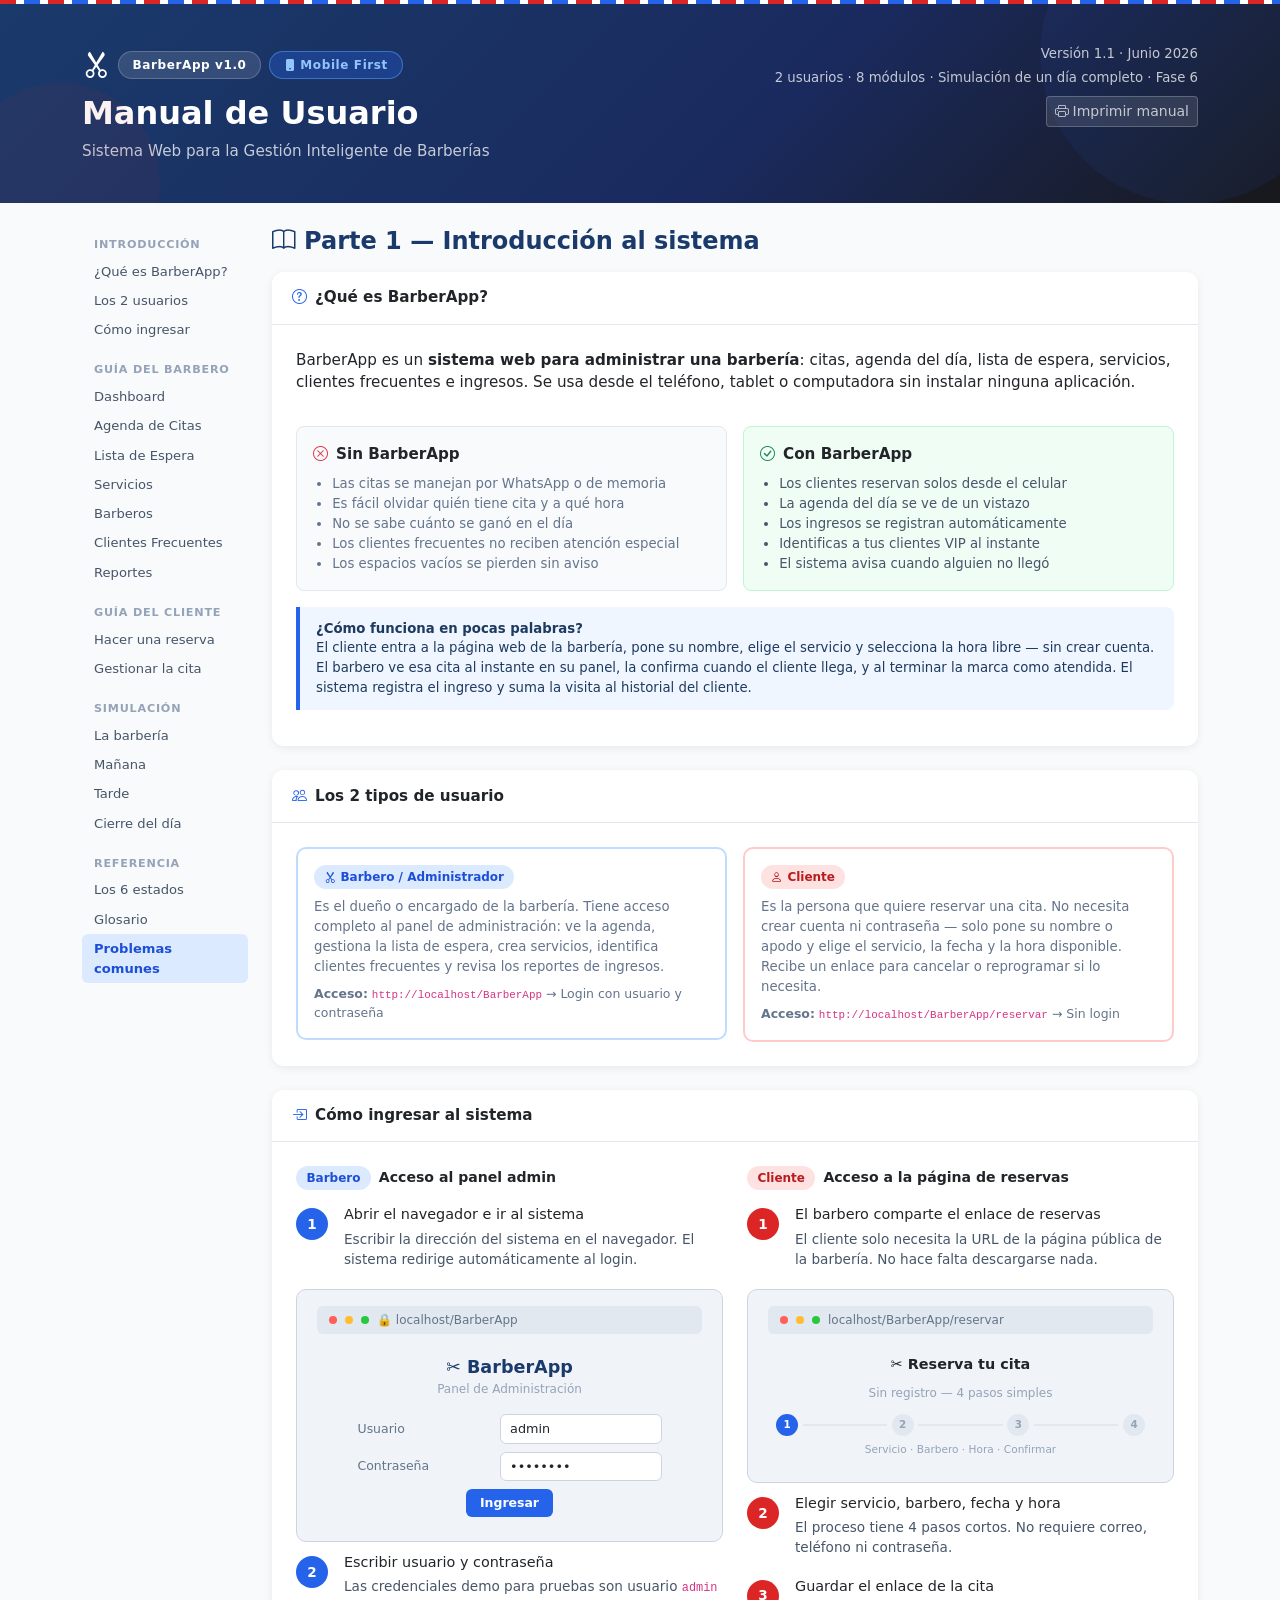
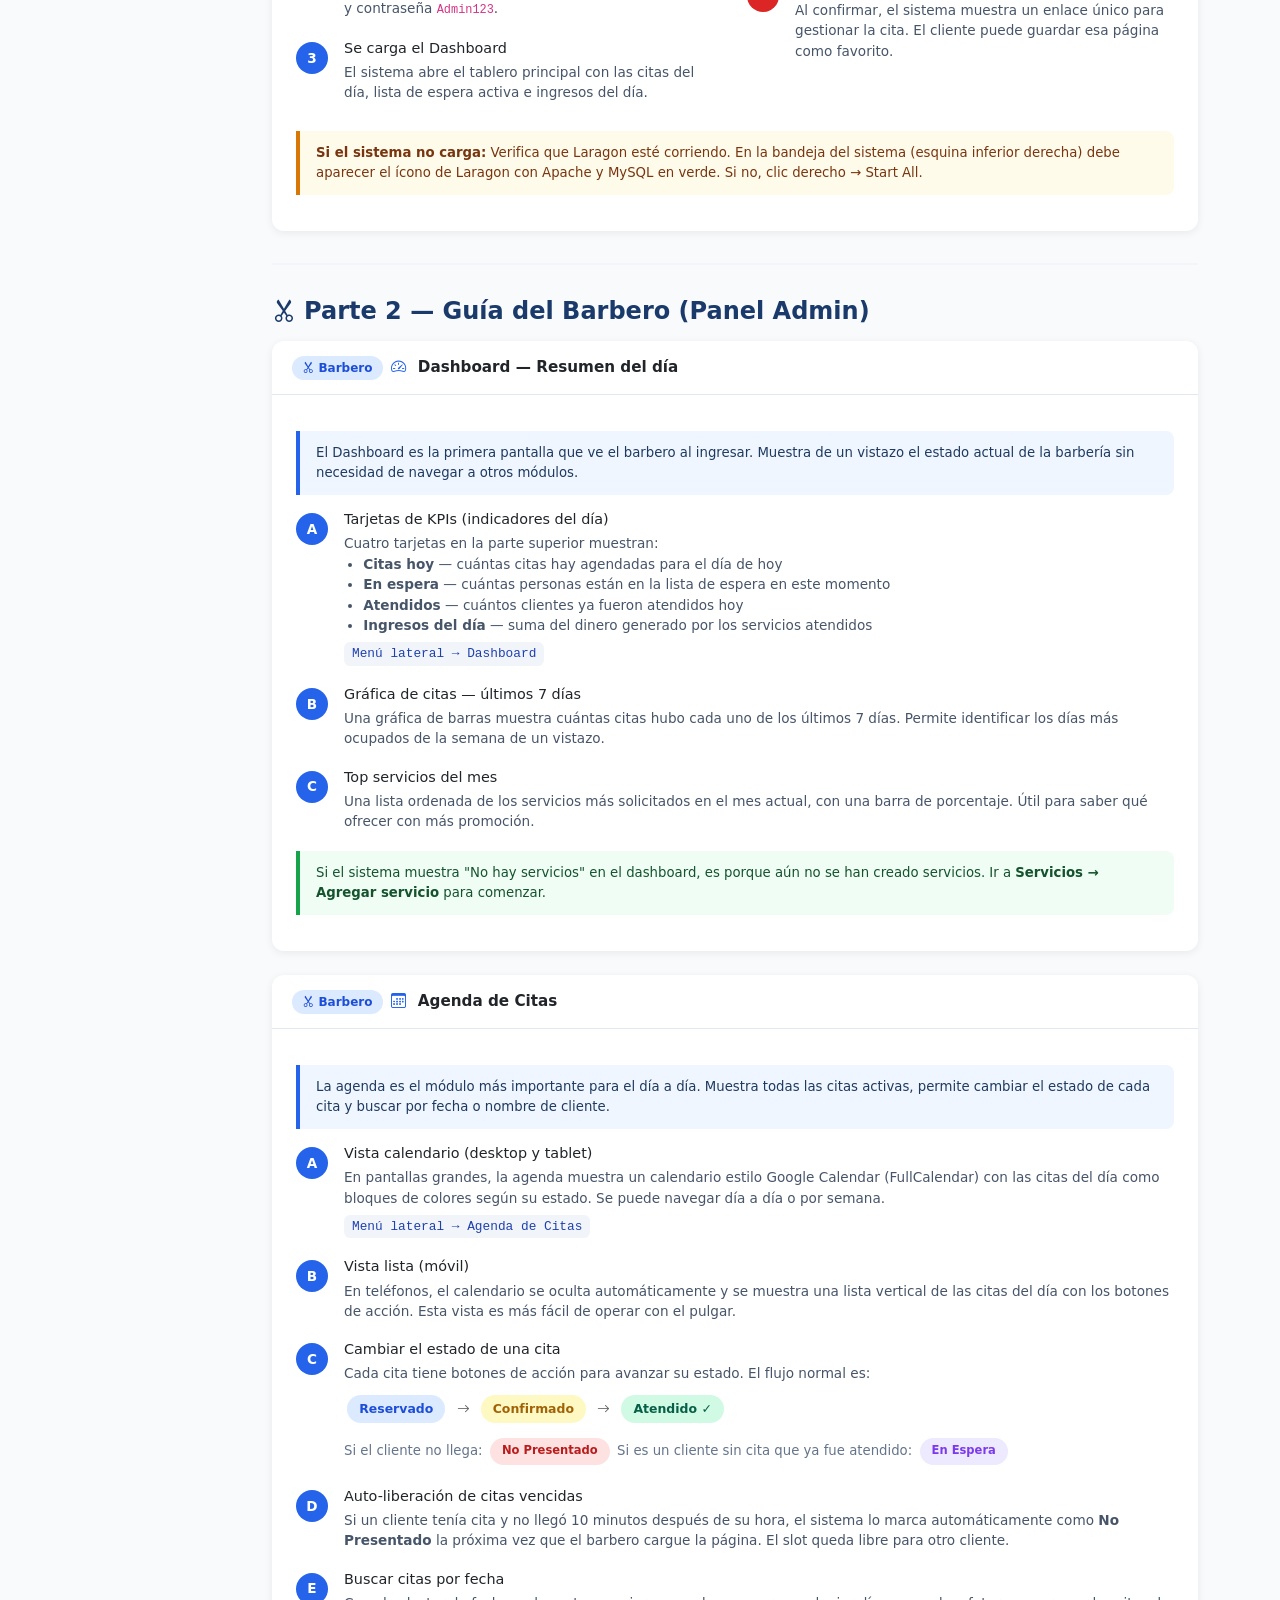
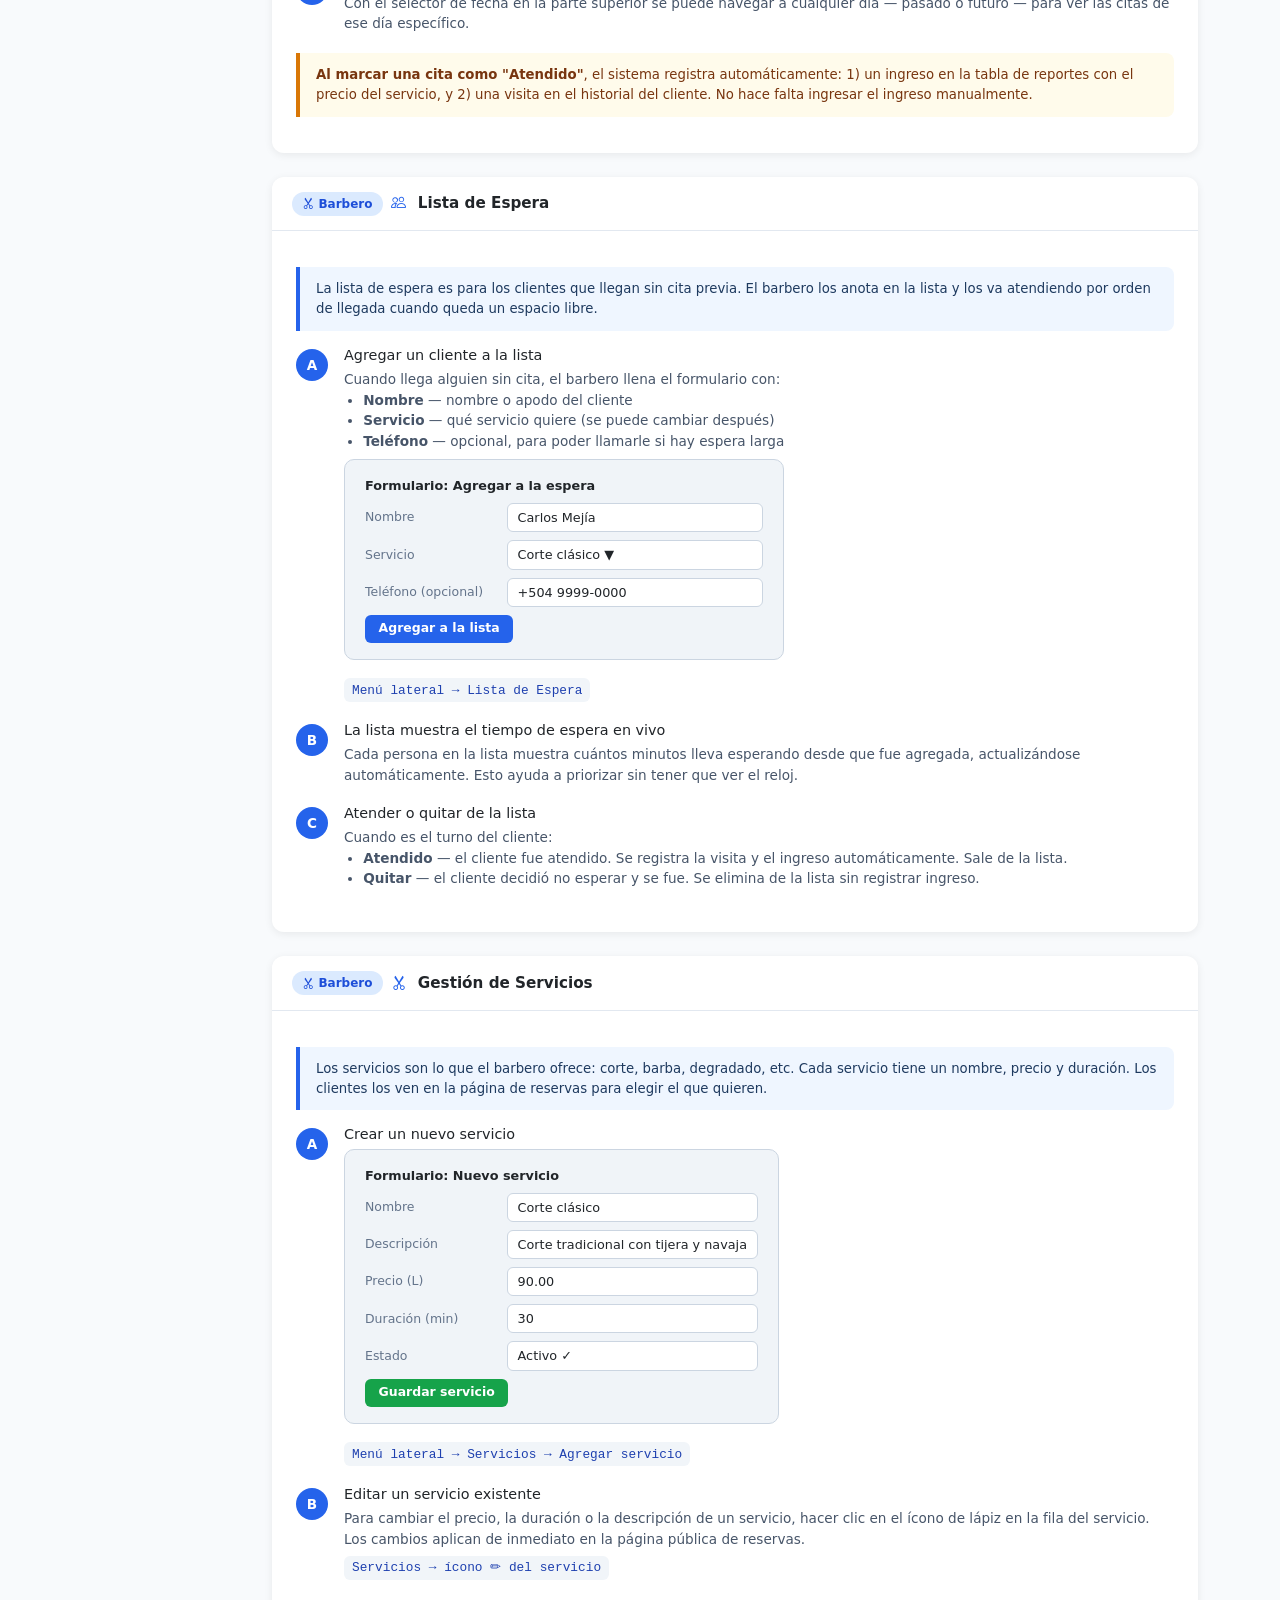
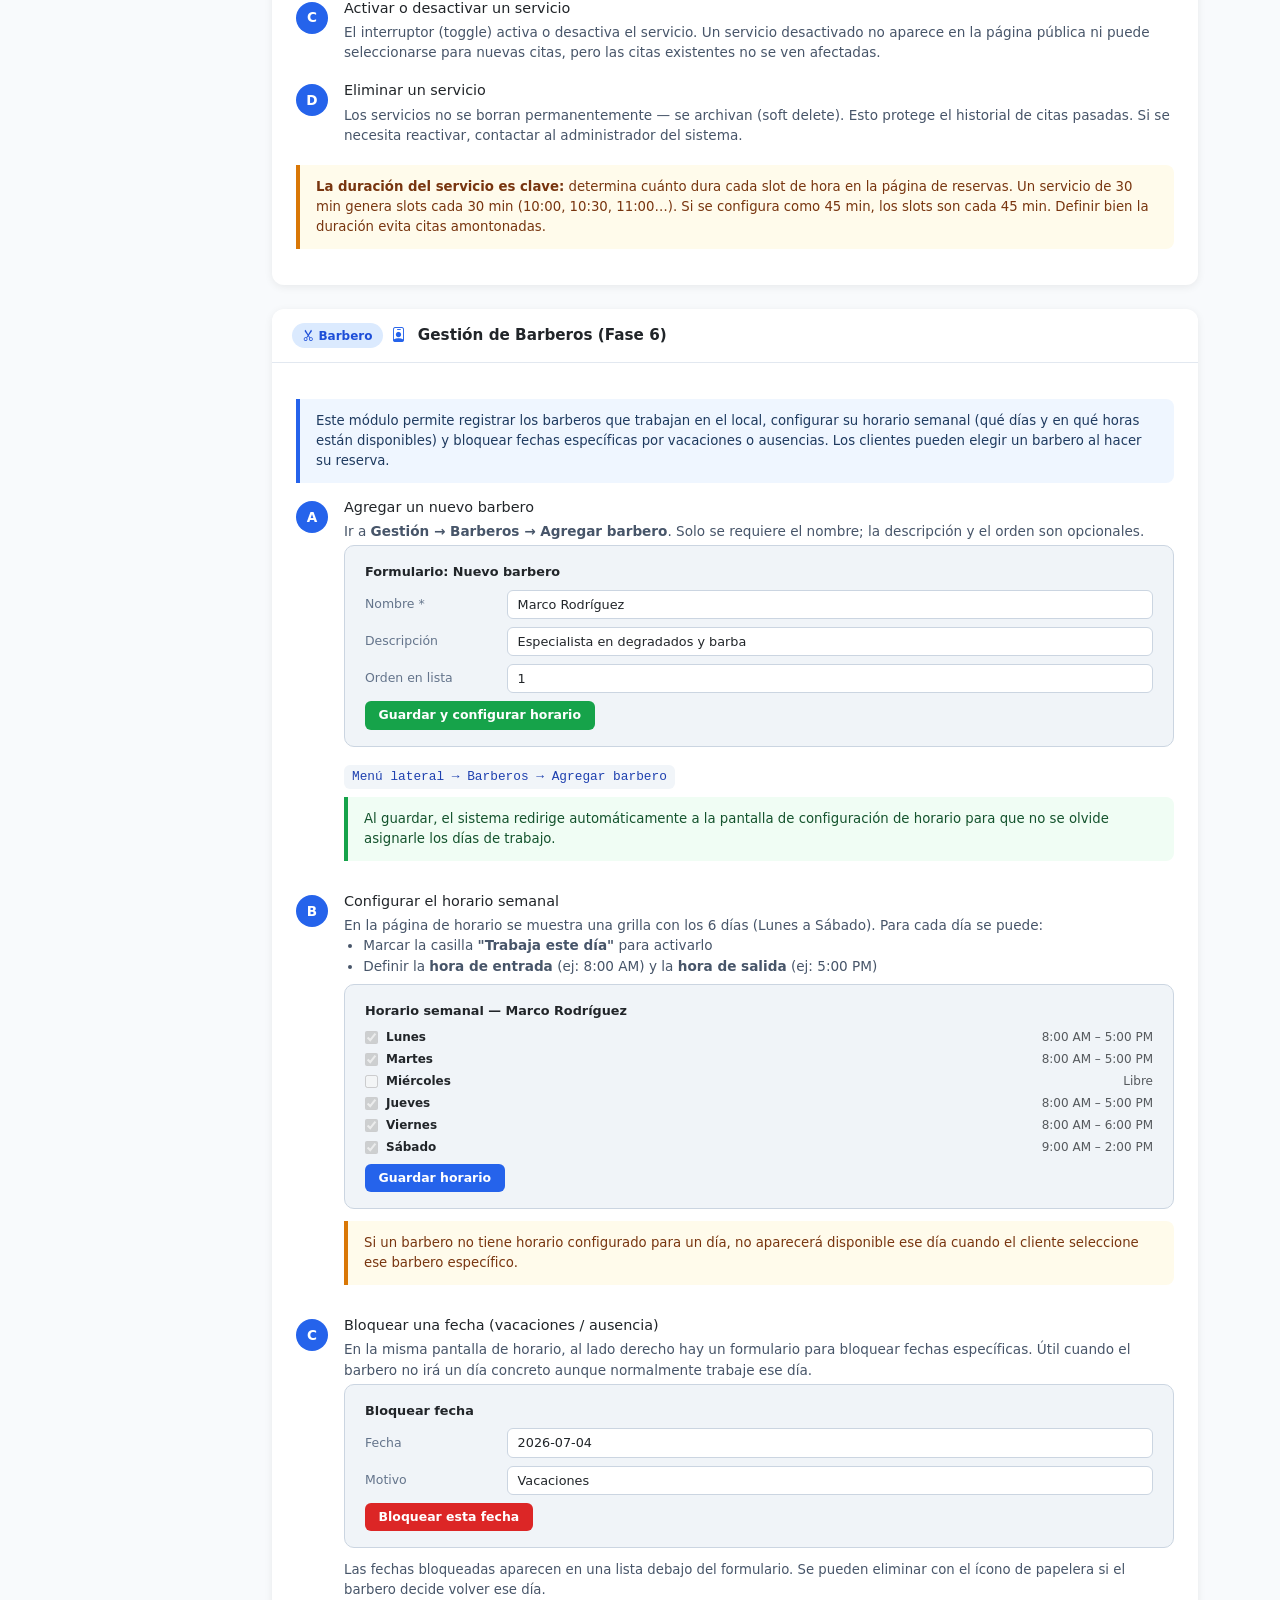
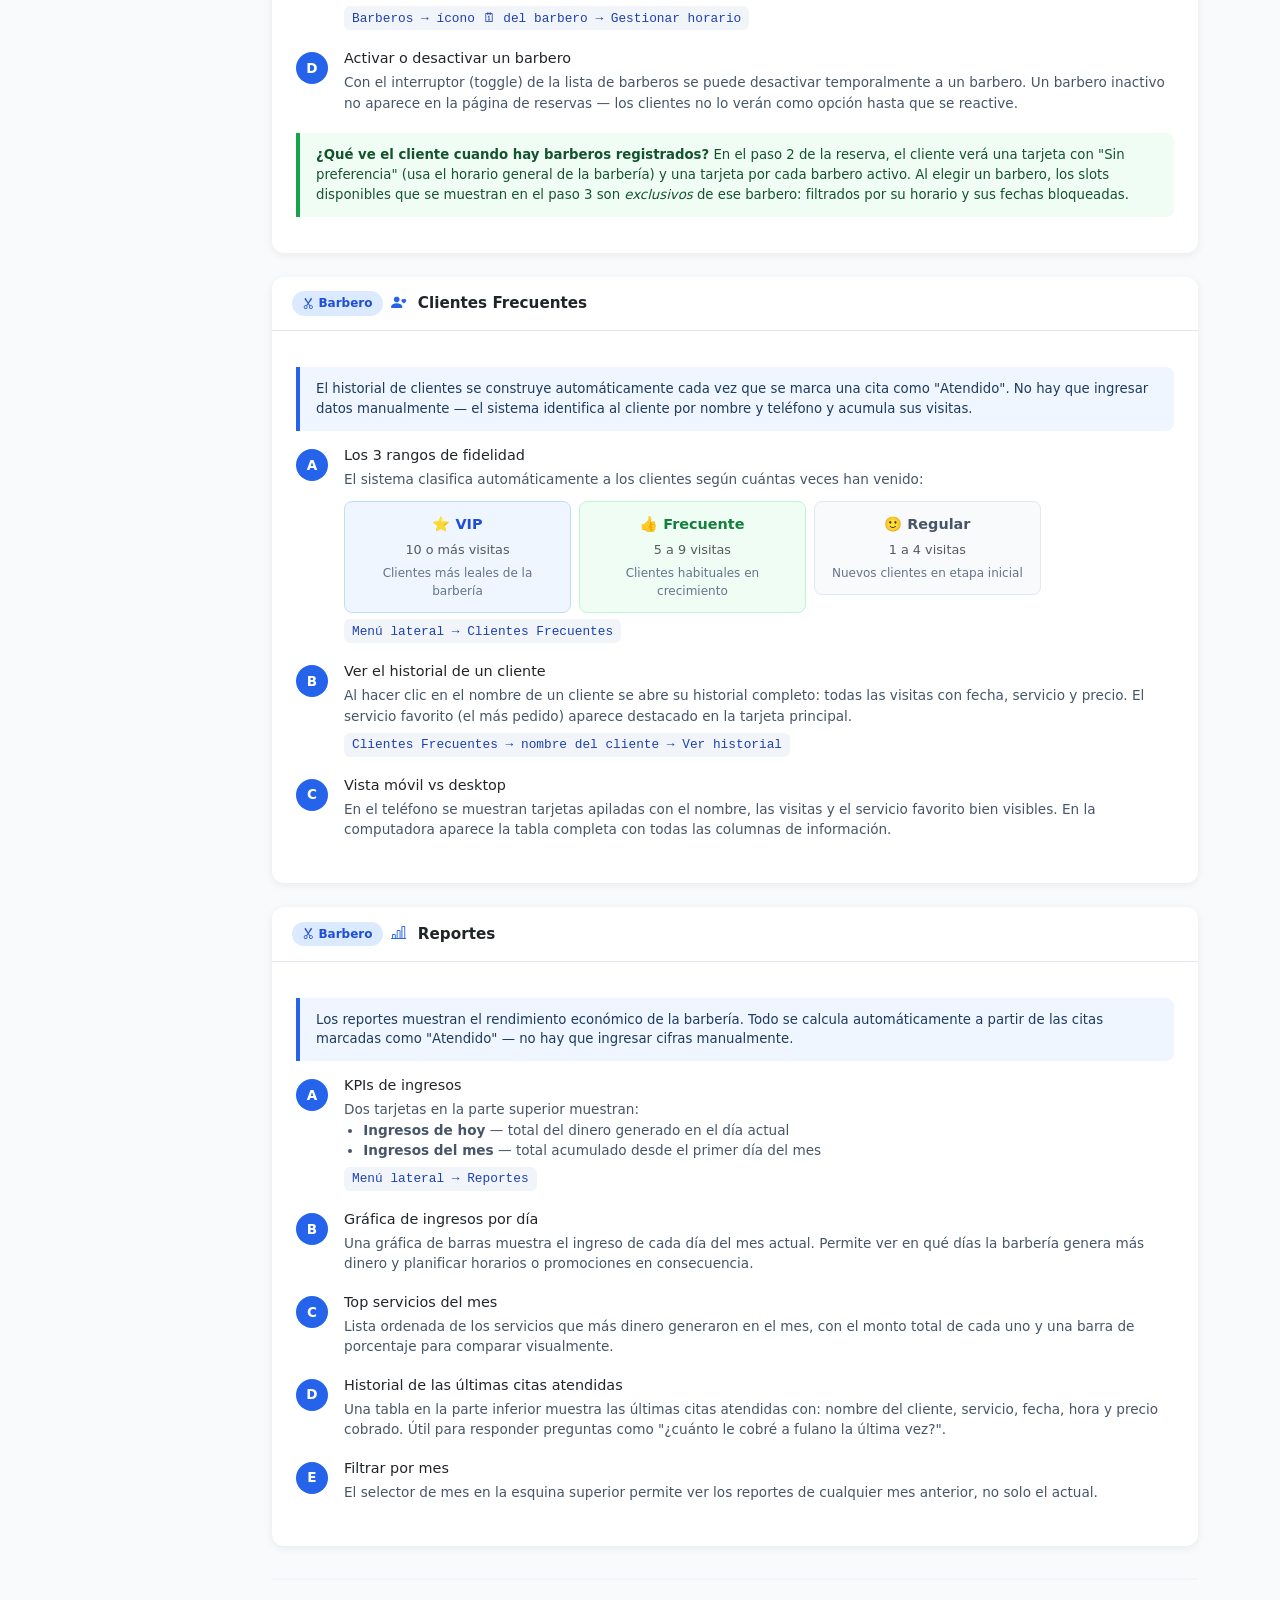
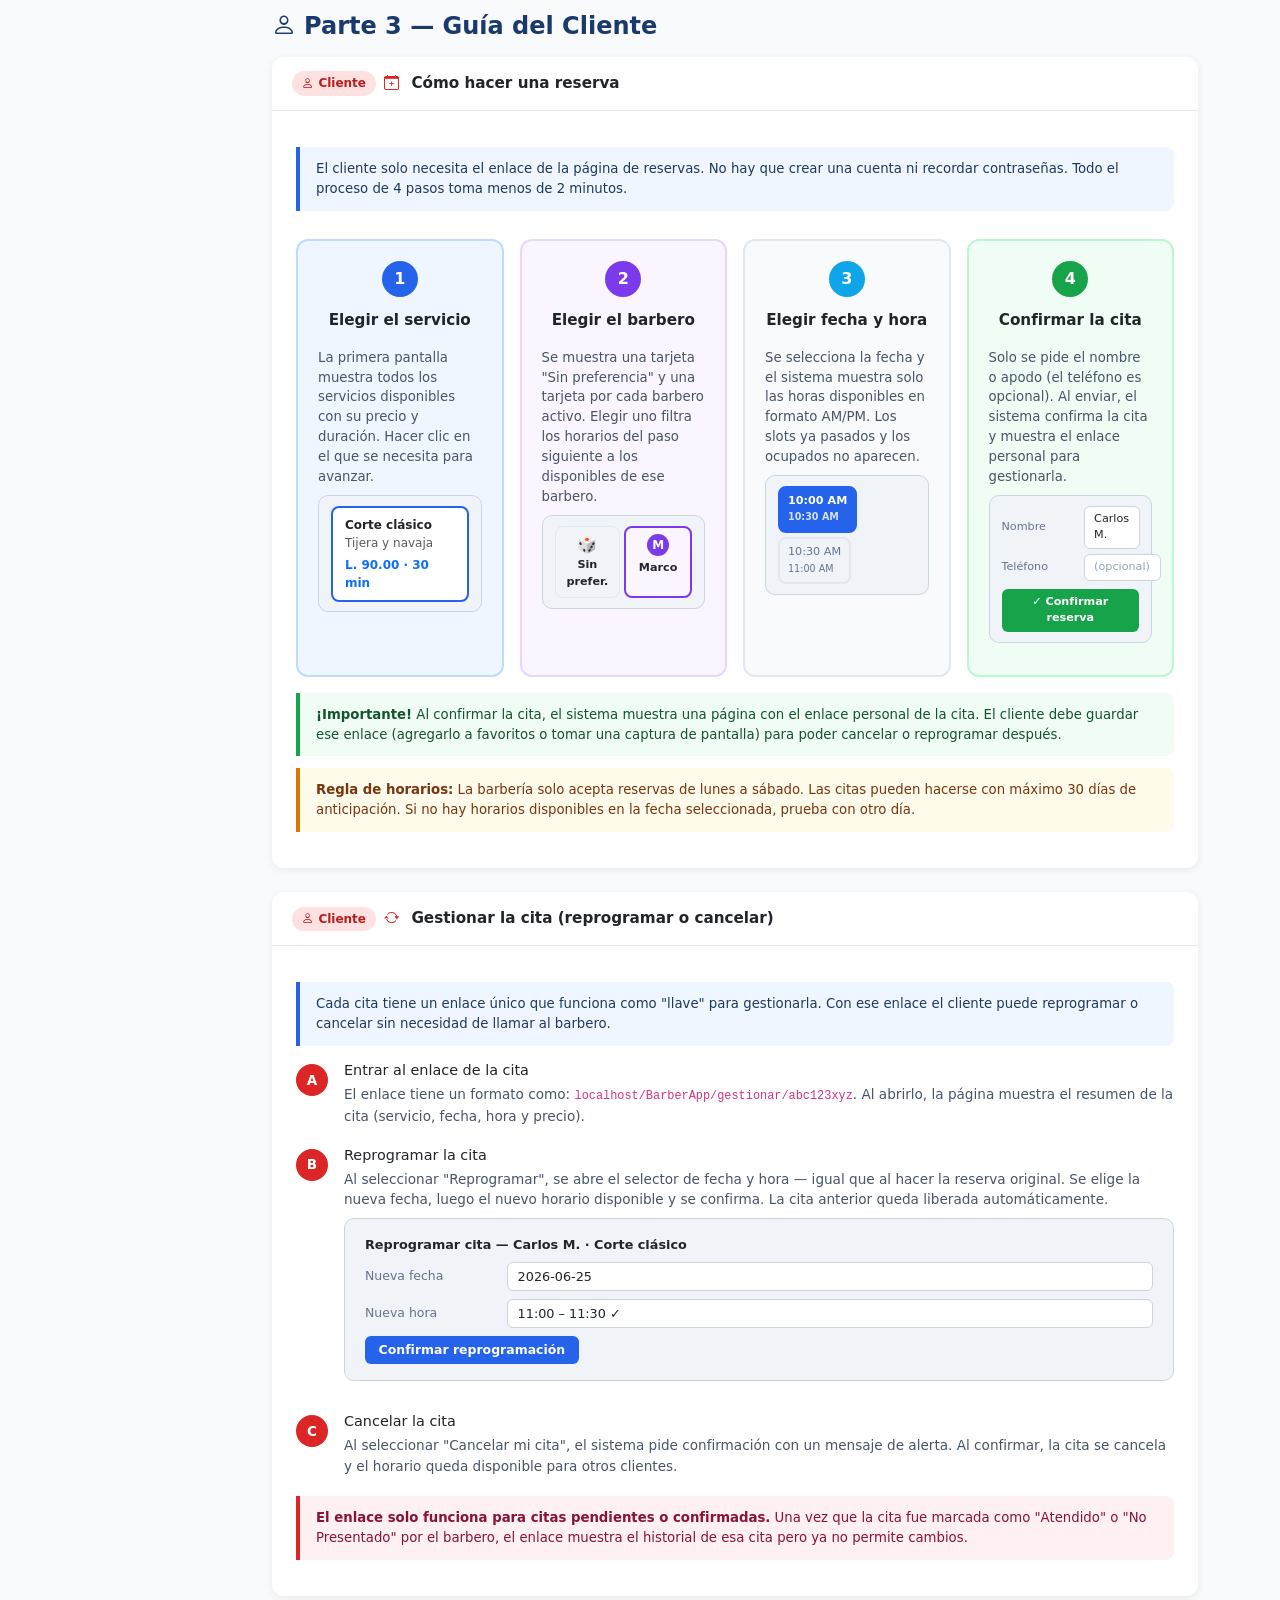
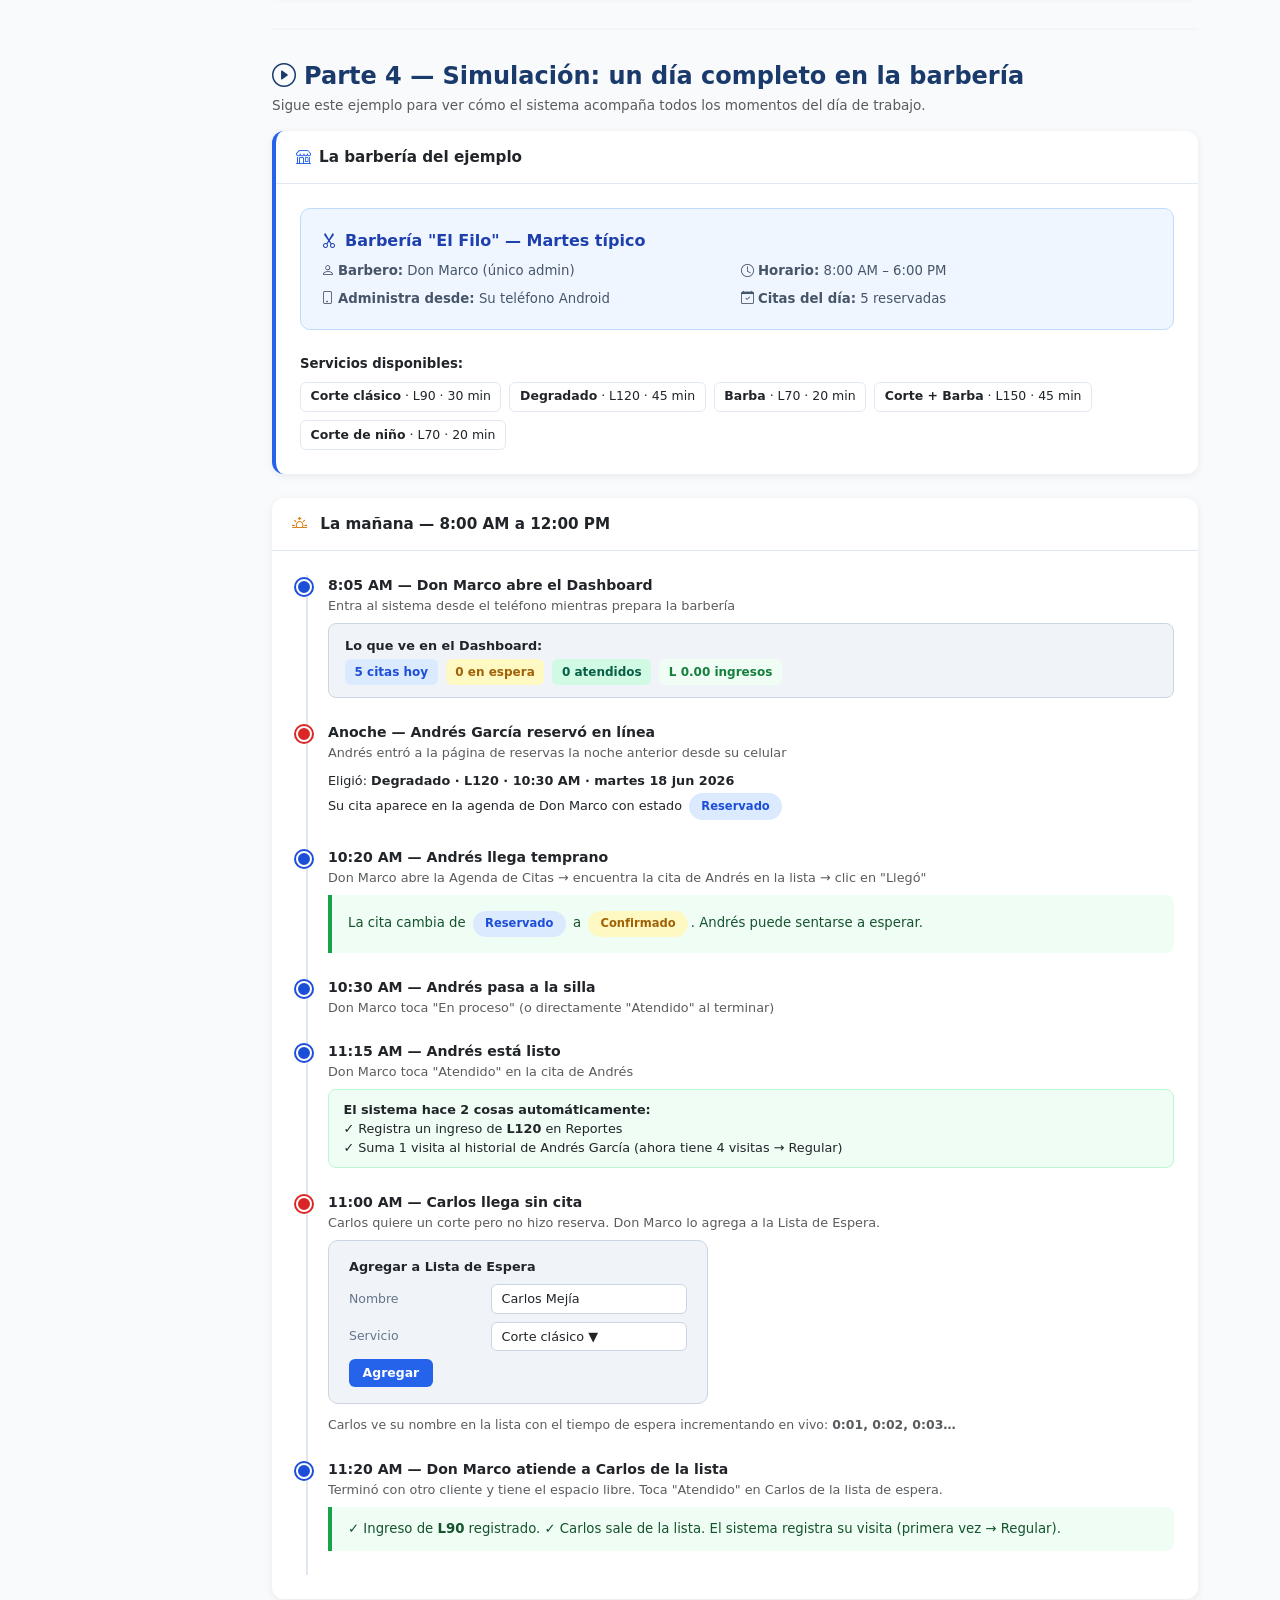
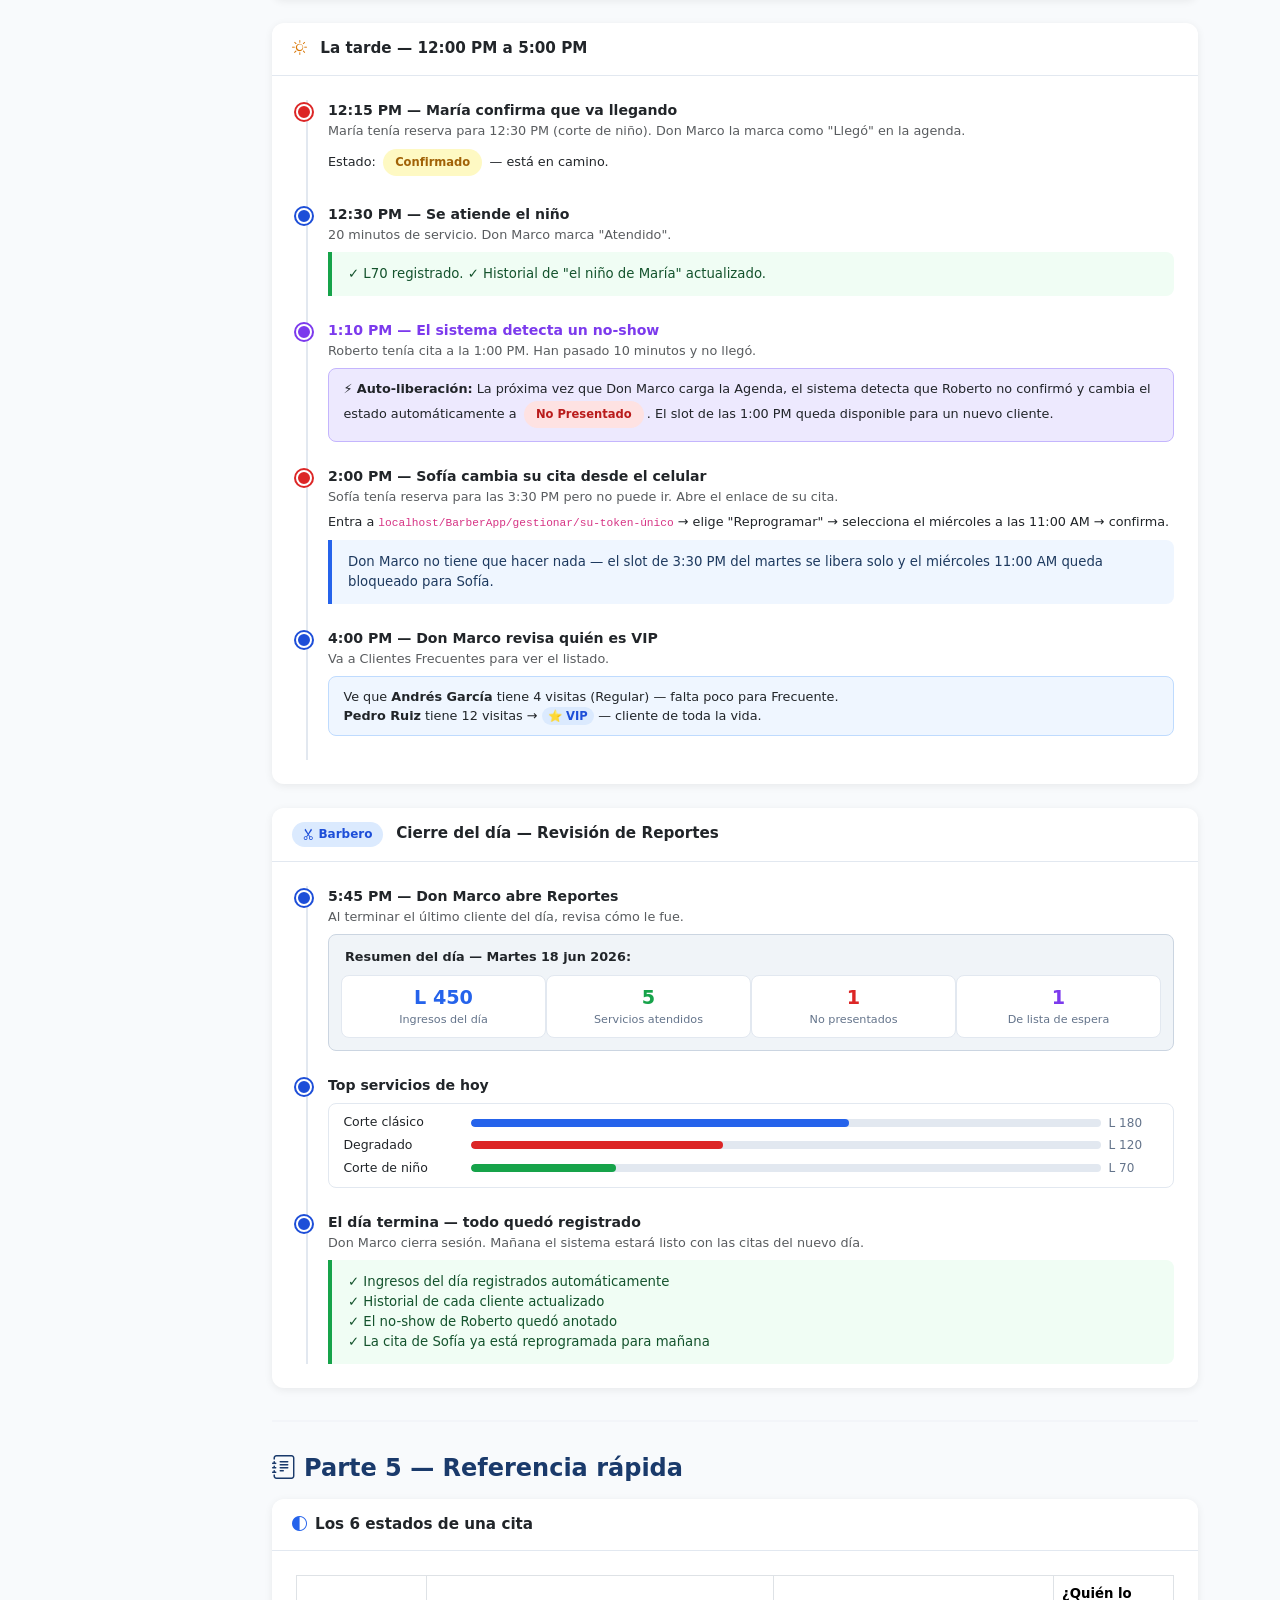
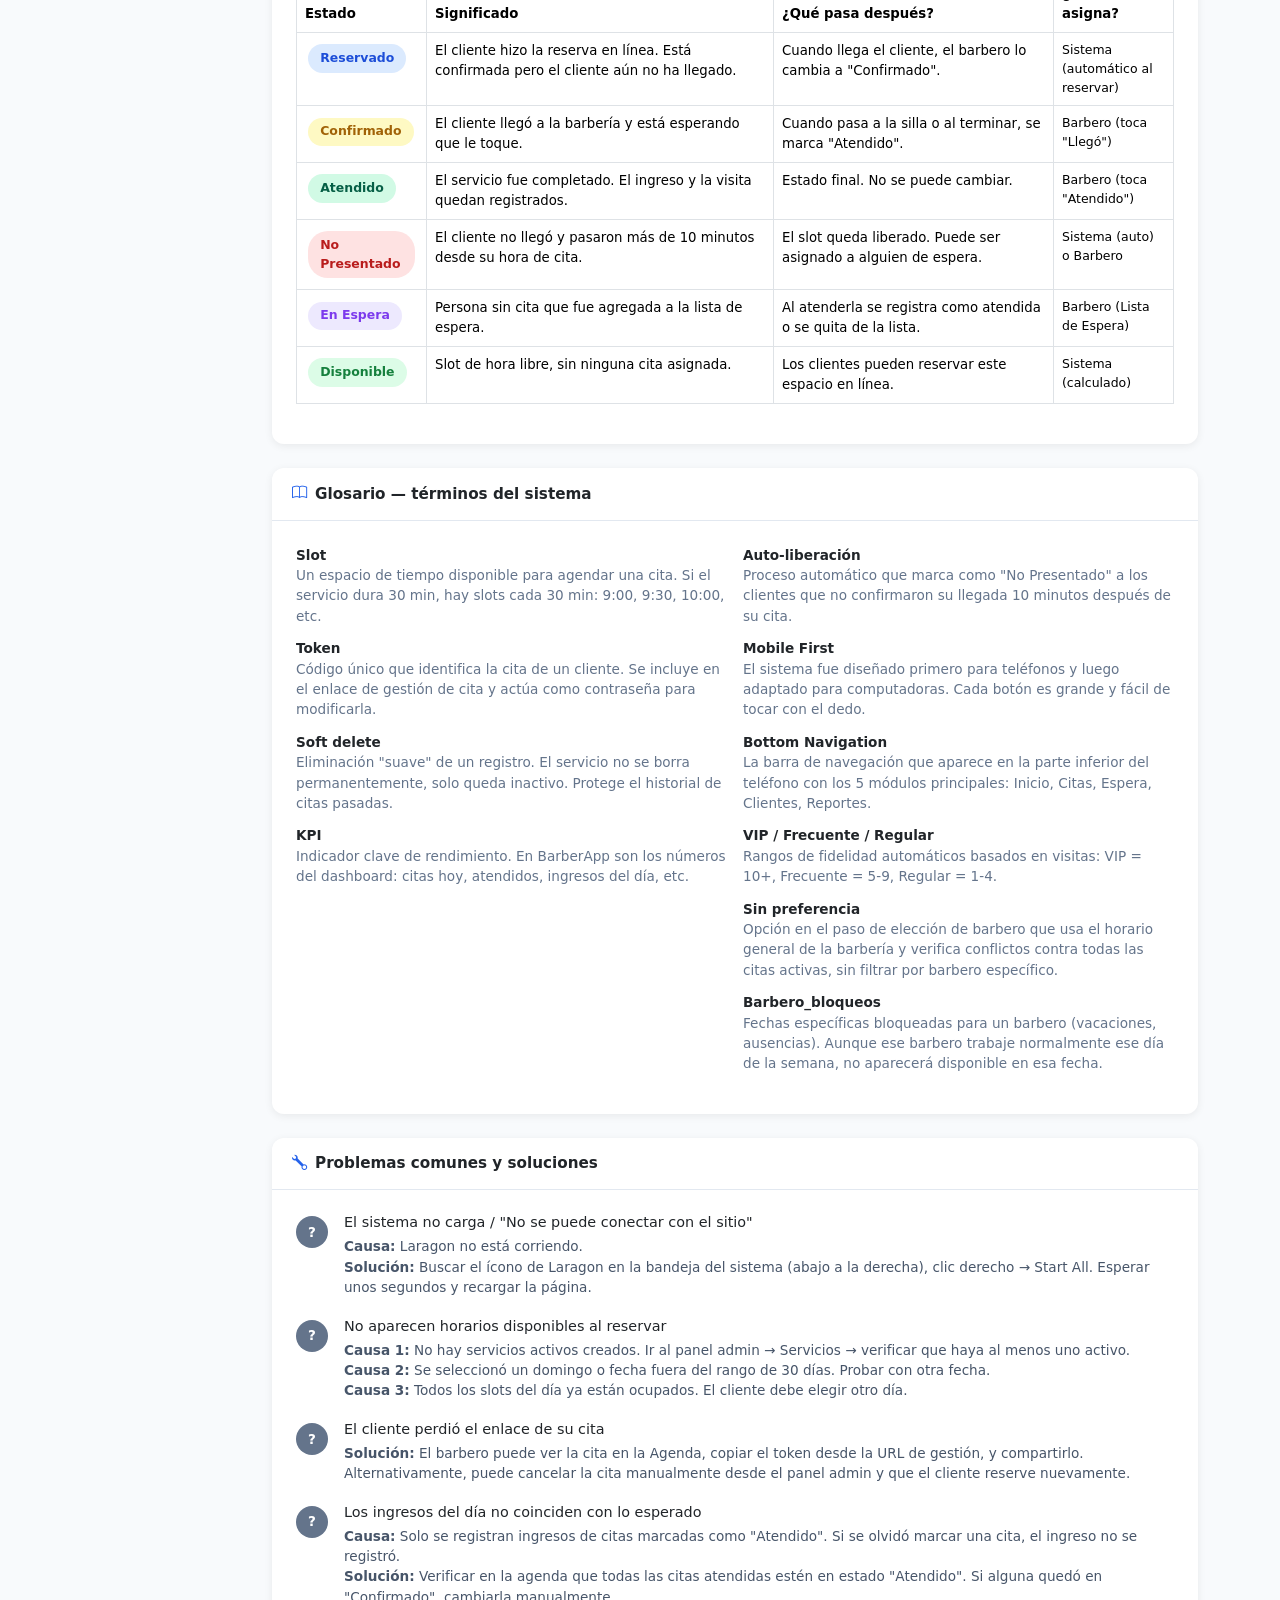
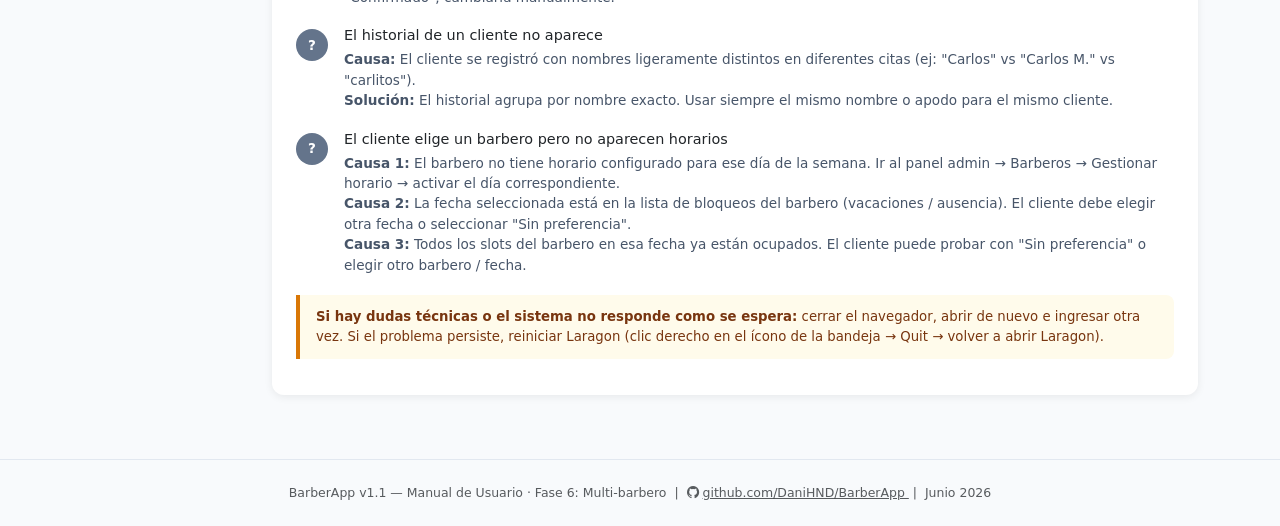
==== commit 1feae289: "Fase 6: actualizar resumen.html y manual.html con multi-barbero - resumen.html: badge Fase 6, barra " ====
--- a/manual.html
+++ b/manual.html
@@ -125,8 +125,8 @@
         <p class="opacity-75 mb-0">Sistema Web para la Gestión Inteligente de Barberías</p>
       </div>
       <div class="text-end opacity-75" style="font-size:.83rem;">
-        <div>Versión 1.0 · Junio 2026</div>
-        <div class="mt-1">2 usuarios · 7 módulos · Simulación de un día completo</div>
+        <div>Versión 1.1 · Junio 2026</div>
+        <div class="mt-1">2 usuarios · 8 módulos · Simulación de un día completo · Fase 6</div>
         <button onclick="window.print()" class="btn btn-sm mt-2" style="background:rgba(255,255,255,.15);color:#fff;border:1px solid rgba(255,255,255,.3);">
           <i class="bi bi-printer me-1"></i>Imprimir manual
         </button>
@@ -152,6 +152,7 @@
     <a class="nav-link" href="#agenda">Agenda de Citas</a>
     <a class="nav-link" href="#espera">Lista de Espera</a>
     <a class="nav-link" href="#servicios">Servicios</a>
+    <a class="nav-link" href="#barberos">Barberos</a>
     <a class="nav-link" href="#clientes">Clientes Frecuentes</a>
     <a class="nav-link" href="#reportes">Reportes</a>
 
@@ -324,23 +325,25 @@
           </div>
           <div style="padding:.5rem;text-align:center;">
             <div style="font-size:.9rem;font-weight:800;margin-bottom:.5rem;">✂ Reserva tu cita</div>
-            <div style="font-size:.75rem;color:#94a3b8;margin-bottom:.75rem;">Sin registro — solo tu nombre y ya</div>
-            <div style="display:flex;gap:.5rem;justify-content:center;">
-              <div style="background:#2563eb;color:#fff;border-radius:50%;width:24px;height:24px;display:flex;align-items:center;justify-content:center;font-size:.7rem;font-weight:800;">1</div>
-              <div style="height:2px;background:#e2e8f0;flex:1;margin-top:11px;"></div>
-              <div style="background:#e2e8f0;color:#94a3b8;border-radius:50%;width:24px;height:24px;display:flex;align-items:center;justify-content:center;font-size:.7rem;font-weight:800;">2</div>
-              <div style="height:2px;background:#e2e8f0;flex:1;margin-top:11px;"></div>
-              <div style="background:#e2e8f0;color:#94a3b8;border-radius:50%;width:24px;height:24px;display:flex;align-items:center;justify-content:center;font-size:.7rem;font-weight:800;">3</div>
+            <div style="font-size:.75rem;color:#94a3b8;margin-bottom:.75rem;">Sin registro — 4 pasos simples</div>
+            <div style="display:flex;gap:.3rem;justify-content:center;align-items:center;">
+              <div style="background:#2563eb;color:#fff;border-radius:50%;width:22px;height:22px;display:flex;align-items:center;justify-content:center;font-size:.65rem;font-weight:800;">1</div>
+              <div style="height:2px;background:#e2e8f0;flex:1;"></div>
+              <div style="background:#e2e8f0;color:#94a3b8;border-radius:50%;width:22px;height:22px;display:flex;align-items:center;justify-content:center;font-size:.65rem;font-weight:800;">2</div>
+              <div style="height:2px;background:#e2e8f0;flex:1;"></div>
+              <div style="background:#e2e8f0;color:#94a3b8;border-radius:50%;width:22px;height:22px;display:flex;align-items:center;justify-content:center;font-size:.65rem;font-weight:800;">3</div>
+              <div style="height:2px;background:#e2e8f0;flex:1;"></div>
+              <div style="background:#e2e8f0;color:#94a3b8;border-radius:50%;width:22px;height:22px;display:flex;align-items:center;justify-content:center;font-size:.65rem;font-weight:800;">4</div>
             </div>
-            <div style="font-size:.7rem;color:#94a3b8;margin-top:.4rem;">Servicio · Fecha/hora · Confirmar</div>
+            <div style="font-size:.66rem;color:#94a3b8;margin-top:.4rem;">Servicio · Barbero · Hora · Confirmar</div>
           </div>
         </div>
 
         <div class="step">
           <div class="step-num rojo">2</div>
           <div class="step-body">
-            <h6>Elegir servicio, fecha y hora</h6>
-            <p>El proceso tiene 3 pasos cortos. No requiere correo, teléfono ni contraseña.</p>
+            <h6>Elegir servicio, barbero, fecha y hora</h6>
+            <p>El proceso tiene 4 pasos cortos. No requiere correo, teléfono ni contraseña.</p>
           </div>
         </div>
 
@@ -593,6 +596,88 @@
   </div>
 </div>
 
+<!-- BARBEROS -->
+<div class="card seccion" id="barberos">
+  <div class="card-header d-flex align-items-center gap-2">
+    <span class="rol-badge rol-barbero"><i class="bi bi-scissors me-1"></i>Barbero</span>
+    <i class="bi bi-person-badge me-1" style="color:var(--azul2);"></i>Gestión de Barberos (Fase 6)
+  </div>
+  <div class="card-body p-4">
+
+    <div class="info-box">Este módulo permite registrar los barberos que trabajan en el local, configurar su horario semanal (qué días y en qué horas están disponibles) y bloquear fechas específicas por vacaciones o ausencias. Los clientes pueden elegir un barbero al hacer su reserva.</div>
+
+    <div class="step mt-3">
+      <div class="step-num">A</div>
+      <div class="step-body">
+        <h6>Agregar un nuevo barbero</h6>
+        <p>Ir a <strong>Gestión → Barberos → Agregar barbero</strong>. Solo se requiere el nombre; la descripción y el orden son opcionales.</p>
+        <div class="mockup mt-1">
+          <div class="fw-semibold mb-2" style="font-size:.8rem;">Formulario: Nuevo barbero</div>
+          <div class="field-row"><span class="field-label">Nombre *</span><span class="field-val">Marco Rodríguez</span></div>
+          <div class="field-row"><span class="field-label">Descripción</span><span class="field-val">Especialista en degradados y barba</span></div>
+          <div class="field-row"><span class="field-label">Orden en lista</span><span class="field-val">1</span></div>
+          <div class="mt-2"><span class="btn-mock verde">Guardar y configurar horario</span></div>
+        </div>
+        <div class="ruta">Menú lateral → Barberos → Agregar barbero</div>
+        <div class="ok-box mt-2">Al guardar, el sistema redirige automáticamente a la pantalla de configuración de horario para que no se olvide asignarle los días de trabajo.</div>
+      </div>
+    </div>
+
+    <div class="step">
+      <div class="step-num">B</div>
+      <div class="step-body">
+        <h6>Configurar el horario semanal</h6>
+        <p>En la página de horario se muestra una grilla con los 6 días (Lunes a Sábado). Para cada día se puede:</p>
+        <ul>
+          <li>Marcar la casilla <strong>"Trabaja este día"</strong> para activarlo</li>
+          <li>Definir la <strong>hora de entrada</strong> (ej: 8:00 AM) y la <strong>hora de salida</strong> (ej: 5:00 PM)</li>
+        </ul>
+        <div class="mockup mt-2">
+          <div class="fw-semibold mb-2" style="font-size:.8rem;">Horario semanal — Marco Rodríguez</div>
+          <div style="font-size:.75rem;">
+            <div class="d-flex align-items-center gap-2 mb-1"><input type="checkbox" checked disabled> <strong>Lunes</strong> <span class="ms-auto text-muted">8:00 AM – 5:00 PM</span></div>
+            <div class="d-flex align-items-center gap-2 mb-1"><input type="checkbox" checked disabled> <strong>Martes</strong> <span class="ms-auto text-muted">8:00 AM – 5:00 PM</span></div>
+            <div class="d-flex align-items-center gap-2 mb-1"><input type="checkbox" disabled> <strong>Miércoles</strong> <span class="ms-auto text-muted" style="color:#94a3b8;">Libre</span></div>
+            <div class="d-flex align-items-center gap-2 mb-1"><input type="checkbox" checked disabled> <strong>Jueves</strong> <span class="ms-auto text-muted">8:00 AM – 5:00 PM</span></div>
+            <div class="d-flex align-items-center gap-2 mb-1"><input type="checkbox" checked disabled> <strong>Viernes</strong> <span class="ms-auto text-muted">8:00 AM – 6:00 PM</span></div>
+            <div class="d-flex align-items-center gap-2"><input type="checkbox" checked disabled> <strong>Sábado</strong> <span class="ms-auto text-muted">9:00 AM – 2:00 PM</span></div>
+          </div>
+          <div class="mt-2"><span class="btn-mock">Guardar horario</span></div>
+        </div>
+        <div class="warn-box mt-2">Si un barbero no tiene horario configurado para un día, no aparecerá disponible ese día cuando el cliente seleccione ese barbero específico.</div>
+      </div>
+    </div>
+
+    <div class="step">
+      <div class="step-num">C</div>
+      <div class="step-body">
+        <h6>Bloquear una fecha (vacaciones / ausencia)</h6>
+        <p>En la misma pantalla de horario, al lado derecho hay un formulario para bloquear fechas específicas. Útil cuando el barbero no irá un día concreto aunque normalmente trabaje ese día.</p>
+        <div class="mockup mt-1">
+          <div class="fw-semibold mb-2" style="font-size:.8rem;">Bloquear fecha</div>
+          <div class="field-row"><span class="field-label">Fecha</span><span class="field-val">2026-07-04</span></div>
+          <div class="field-row"><span class="field-label">Motivo</span><span class="field-val">Vacaciones</span></div>
+          <div class="mt-2"><span class="btn-mock rojo">Bloquear esta fecha</span></div>
+        </div>
+        <p style="font-size:.83rem;margin-top:.5rem;">Las fechas bloqueadas aparecen en una lista debajo del formulario. Se pueden eliminar con el ícono de papelera si el barbero decide volver ese día.</p>
+        <div class="ruta">Barberos → ícono 🗓 del barbero → Gestionar horario</div>
+      </div>
+    </div>
+
+    <div class="step">
+      <div class="step-num">D</div>
+      <div class="step-body">
+        <h6>Activar o desactivar un barbero</h6>
+        <p>Con el interruptor (toggle) de la lista de barberos se puede desactivar temporalmente a un barbero. Un barbero inactivo no aparece en la página de reservas — los clientes no lo verán como opción hasta que se reactive.</p>
+      </div>
+    </div>
+
+    <div class="ok-box">
+      <strong>¿Qué ve el cliente cuando hay barberos registrados?</strong> En el paso 2 de la reserva, el cliente verá una tarjeta con "Sin preferencia" (usa el horario general de la barbería) y una tarjeta por cada barbero activo. Al elegir un barbero, los slots disponibles que se muestran en el paso 3 son <em>exclusivos</em> de ese barbero: filtrados por su horario y sus fechas bloqueadas.
+    </div>
+  </div>
+</div>
+
 <!-- CLIENTES FRECUENTES -->
 <div class="card seccion" id="clientes">
   <div class="card-header d-flex align-items-center gap-2">
@@ -728,17 +813,17 @@
   </div>
   <div class="card-body p-4">
 
-    <div class="info-box">El cliente solo necesita el enlace de la página de reservas. No hay que crear una cuenta ni recordar contraseñas. Todo el proceso toma menos de 2 minutos.</div>
-
-    <div class="row g-4 mt-1">
-
-      <div class="col-md-4">
+    <div class="info-box">El cliente solo necesita el enlace de la página de reservas. No hay que crear una cuenta ni recordar contraseñas. Todo el proceso de 4 pasos toma menos de 2 minutos.</div>
+
+    <div class="row g-3 mt-1">
+
+      <div class="col-md-6 col-lg-3">
         <div style="background:#eff6ff;border:2px solid #bfdbfe;border-radius:12px;padding:1.25rem;height:100%;">
           <div class="text-center mb-3">
             <div style="background:#2563eb;color:#fff;border-radius:50%;width:36px;height:36px;display:flex;align-items:center;justify-content:center;font-weight:800;font-size:1rem;margin:0 auto .75rem;">1</div>
             <div class="fw-bold">Elegir el servicio</div>
           </div>
-          <p style="font-size:.83rem;color:#475569;margin:0;">La primera pantalla muestra todos los servicios disponibles con su precio y duración. Hacer clic en el que se necesita para avanzar al siguiente paso.</p>
+          <p style="font-size:.83rem;color:#475569;margin:0;">La primera pantalla muestra todos los servicios disponibles con su precio y duración. Hacer clic en el que se necesita para avanzar.</p>
           <div class="mockup mt-2" style="padding:.6rem .75rem;">
             <div style="background:#fff;border:2px solid #2563eb;border-radius:8px;padding:.5rem .75rem;font-size:.75rem;">
               <div class="fw-bold">Corte clásico</div>
@@ -749,37 +834,55 @@
         </div>
       </div>
 
-      <div class="col-md-4">
+      <div class="col-md-6 col-lg-3">
+        <div style="background:#faf5ff;border:2px solid #e9d5ff;border-radius:12px;padding:1.25rem;height:100%;">
+          <div class="text-center mb-3">
+            <div style="background:#7c3aed;color:#fff;border-radius:50%;width:36px;height:36px;display:flex;align-items:center;justify-content:center;font-weight:800;font-size:1rem;margin:0 auto .75rem;">2</div>
+            <div class="fw-bold">Elegir el barbero</div>
+          </div>
+          <p style="font-size:.83rem;color:#475569;margin:0;">Se muestra una tarjeta "Sin preferencia" y una tarjeta por cada barbero activo. Elegir uno filtra los horarios del paso siguiente a los disponibles de ese barbero.</p>
+          <div class="mockup mt-2" style="padding:.6rem .75rem;">
+            <div class="d-flex gap-1 flex-wrap">
+              <div style="border:1px solid #e2e8f0;border-radius:8px;padding:.4rem .5rem;font-size:.7rem;text-align:center;flex:1;">
+                <div style="font-size:1rem;">🎲</div>
+                <div class="fw-semibold">Sin prefer.</div>
+              </div>
+              <div style="border:2px solid #7c3aed;border-radius:8px;padding:.4rem .5rem;font-size:.7rem;text-align:center;flex:1;background:#faf5ff;">
+                <div style="background:#7c3aed;color:#fff;border-radius:50%;width:22px;height:22px;line-height:22px;margin:0 auto;font-weight:800;font-size:.75rem;">M</div>
+                <div class="fw-semibold mt-1">Marco</div>
+              </div>
+            </div>
+          </div>
+        </div>
+      </div>
+
+      <div class="col-md-6 col-lg-3">
         <div style="background:#f8fafc;border:2px solid #e2e8f0;border-radius:12px;padding:1.25rem;height:100%;">
           <div class="text-center mb-3">
-            <div style="background:#e2e8f0;color:#64748b;border-radius:50%;width:36px;height:36px;display:flex;align-items:center;justify-content:center;font-weight:800;font-size:1rem;margin:0 auto .75rem;">2</div>
+            <div style="background:#0ea5e9;color:#fff;border-radius:50%;width:36px;height:36px;display:flex;align-items:center;justify-content:center;font-weight:800;font-size:1rem;margin:0 auto .75rem;">3</div>
             <div class="fw-bold">Elegir fecha y hora</div>
           </div>
-          <p style="font-size:.83rem;color:#475569;margin:0;">Se selecciona la fecha y el sistema muestra automáticamente solo las horas disponibles. Los horarios ocupados no aparecen.</p>
+          <p style="font-size:.83rem;color:#475569;margin:0;">Se selecciona la fecha y el sistema muestra solo las horas disponibles en formato AM/PM. Los slots ya pasados y los ocupados no aparecen.</p>
           <div class="mockup mt-2" style="padding:.6rem .75rem;">
             <div class="d-flex flex-wrap gap-1">
-              <div style="border:2px solid #2563eb;background:#2563eb;color:#fff;border-radius:8px;padding:.3rem .5rem;font-size:.72rem;font-weight:700;">10:00<br><span style="font-size:.62rem;opacity:.8;">10:30</span></div>
-              <div style="border:2px solid #e2e8f0;border-radius:8px;padding:.3rem .5rem;font-size:.72rem;color:#64748b;">10:30<br><span style="font-size:.62rem;">11:00</span></div>
-              <div style="border:2px solid #f1f5f9;background:#f8fafc;border-radius:8px;padding:.3rem .5rem;font-size:.72rem;color:#cbd5e1;text-decoration:line-through;">11:00<br><span style="font-size:.62rem;">11:30</span></div>
+              <div style="border:2px solid #2563eb;background:#2563eb;color:#fff;border-radius:8px;padding:.3rem .5rem;font-size:.7rem;font-weight:700;">10:00 AM<br><span style="font-size:.6rem;opacity:.8;">10:30 AM</span></div>
+              <div style="border:2px solid #e2e8f0;border-radius:8px;padding:.3rem .5rem;font-size:.7rem;color:#64748b;">10:30 AM<br><span style="font-size:.6rem;">11:00 AM</span></div>
             </div>
-            <div class="d-flex gap-3 mt-2" style="font-size:.68rem;color:#94a3b8;">
-              <span>⬜ Disponible</span><span style="color:#2563eb;">■ Seleccionado</span><span>▪ Ocupado</span>
-            </div>
-          </div>
-        </div>
-      </div>
-
-      <div class="col-md-4">
+          </div>
+        </div>
+      </div>
+
+      <div class="col-md-6 col-lg-3">
         <div style="background:#f0fdf4;border:2px solid #bbf7d0;border-radius:12px;padding:1.25rem;height:100%;">
           <div class="text-center mb-3">
-            <div style="background:#16a34a;color:#fff;border-radius:50%;width:36px;height:36px;display:flex;align-items:center;justify-content:center;font-weight:800;font-size:1rem;margin:0 auto .75rem;">3</div>
+            <div style="background:#16a34a;color:#fff;border-radius:50%;width:36px;height:36px;display:flex;align-items:center;justify-content:center;font-weight:800;font-size:1rem;margin:0 auto .75rem;">4</div>
             <div class="fw-bold">Confirmar la cita</div>
           </div>
           <p style="font-size:.83rem;color:#475569;margin:0;">Solo se pide el nombre o apodo (el teléfono es opcional). Al enviar, el sistema confirma la cita y muestra el enlace personal para gestionarla.</p>
           <div class="mockup mt-2" style="padding:.6rem .75rem;">
-            <div class="field-row" style="margin-bottom:.3rem;"><span class="field-label" style="min-width:80px;font-size:.72rem;">Nombre</span><span class="field-val" style="font-size:.72rem;">Carlos M.</span></div>
-            <div class="field-row"><span class="field-label" style="min-width:80px;font-size:.72rem;">Teléfono</span><span class="field-val" style="font-size:.72rem;color:#94a3b8;">(opcional)</span></div>
-            <div class="mt-2 text-center"><span class="btn-mock verde" style="font-size:.72rem;">✓ Confirmar reserva</span></div>
+            <div class="field-row" style="margin-bottom:.3rem;"><span class="field-label" style="min-width:70px;font-size:.7rem;">Nombre</span><span class="field-val" style="font-size:.7rem;">Carlos M.</span></div>
+            <div class="field-row"><span class="field-label" style="min-width:70px;font-size:.7rem;">Teléfono</span><span class="field-val" style="font-size:.7rem;color:#94a3b8;">(opcional)</span></div>
+            <div class="mt-2 text-center"><span class="btn-mock verde" style="font-size:.7rem;">✓ Confirmar reserva</span></div>
           </div>
         </div>
       </div>
@@ -1205,6 +1308,12 @@
 
           <dt>VIP / Frecuente / Regular</dt>
           <dd style="color:#64748b;margin-bottom:.75rem;">Rangos de fidelidad automáticos basados en visitas: VIP = 10+, Frecuente = 5-9, Regular = 1-4.</dd>
+
+          <dt>Sin preferencia</dt>
+          <dd style="color:#64748b;margin-bottom:.75rem;">Opción en el paso de elección de barbero que usa el horario general de la barbería y verifica conflictos contra todas las citas activas, sin filtrar por barbero específico.</dd>
+
+          <dt>Barbero_bloqueos</dt>
+          <dd style="color:#64748b;margin-bottom:.75rem;">Fechas específicas bloqueadas para un barbero (vacaciones, ausencias). Aunque ese barbero trabaje normalmente ese día de la semana, no aparecerá disponible en esa fecha.</dd>
         </dl>
       </div>
     </div>
@@ -1261,6 +1370,16 @@
       </div>
     </div>
 
+    <div class="step">
+      <div class="step-num" style="background:#64748b;">?</div>
+      <div class="step-body">
+        <h6>El cliente elige un barbero pero no aparecen horarios</h6>
+        <p><strong>Causa 1:</strong> El barbero no tiene horario configurado para ese día de la semana. Ir al panel admin → Barberos → Gestionar horario → activar el día correspondiente.</p>
+        <p><strong>Causa 2:</strong> La fecha seleccionada está en la lista de bloqueos del barbero (vacaciones / ausencia). El cliente debe elegir otra fecha o seleccionar "Sin preferencia".</p>
+        <p><strong>Causa 3:</strong> Todos los slots del barbero en esa fecha ya están ocupados. El cliente puede probar con "Sin preferencia" o elegir otro barbero / fecha.</p>
+      </div>
+    </div>
+
     <div class="warn-box">
       <strong>Si hay dudas técnicas o el sistema no responde como se espera:</strong> cerrar el navegador, abrir de nuevo e ingresar otra vez. Si el problema persiste, reiniciar Laragon (clic derecho en el ícono de la bandeja → Quit → volver a abrir Laragon).
     </div>
@@ -1272,7 +1391,7 @@
 </div><!-- /container -->
 
 <div class="text-center py-4 text-muted" style="font-size:.78rem;border-top:1px solid #e2e8f0;margin-top:1rem;">
-  BarberApp v1.0 — Manual de Usuario &nbsp;|&nbsp;
+  BarberApp v1.1 — Manual de Usuario · Fase 6: Multi-barbero &nbsp;|&nbsp;
   <a href="https://github.com/DaniHND/BarberApp" target="_blank" class="text-muted">
     <i class="bi bi-github me-1"></i>github.com/DaniHND/BarberApp
   </a>
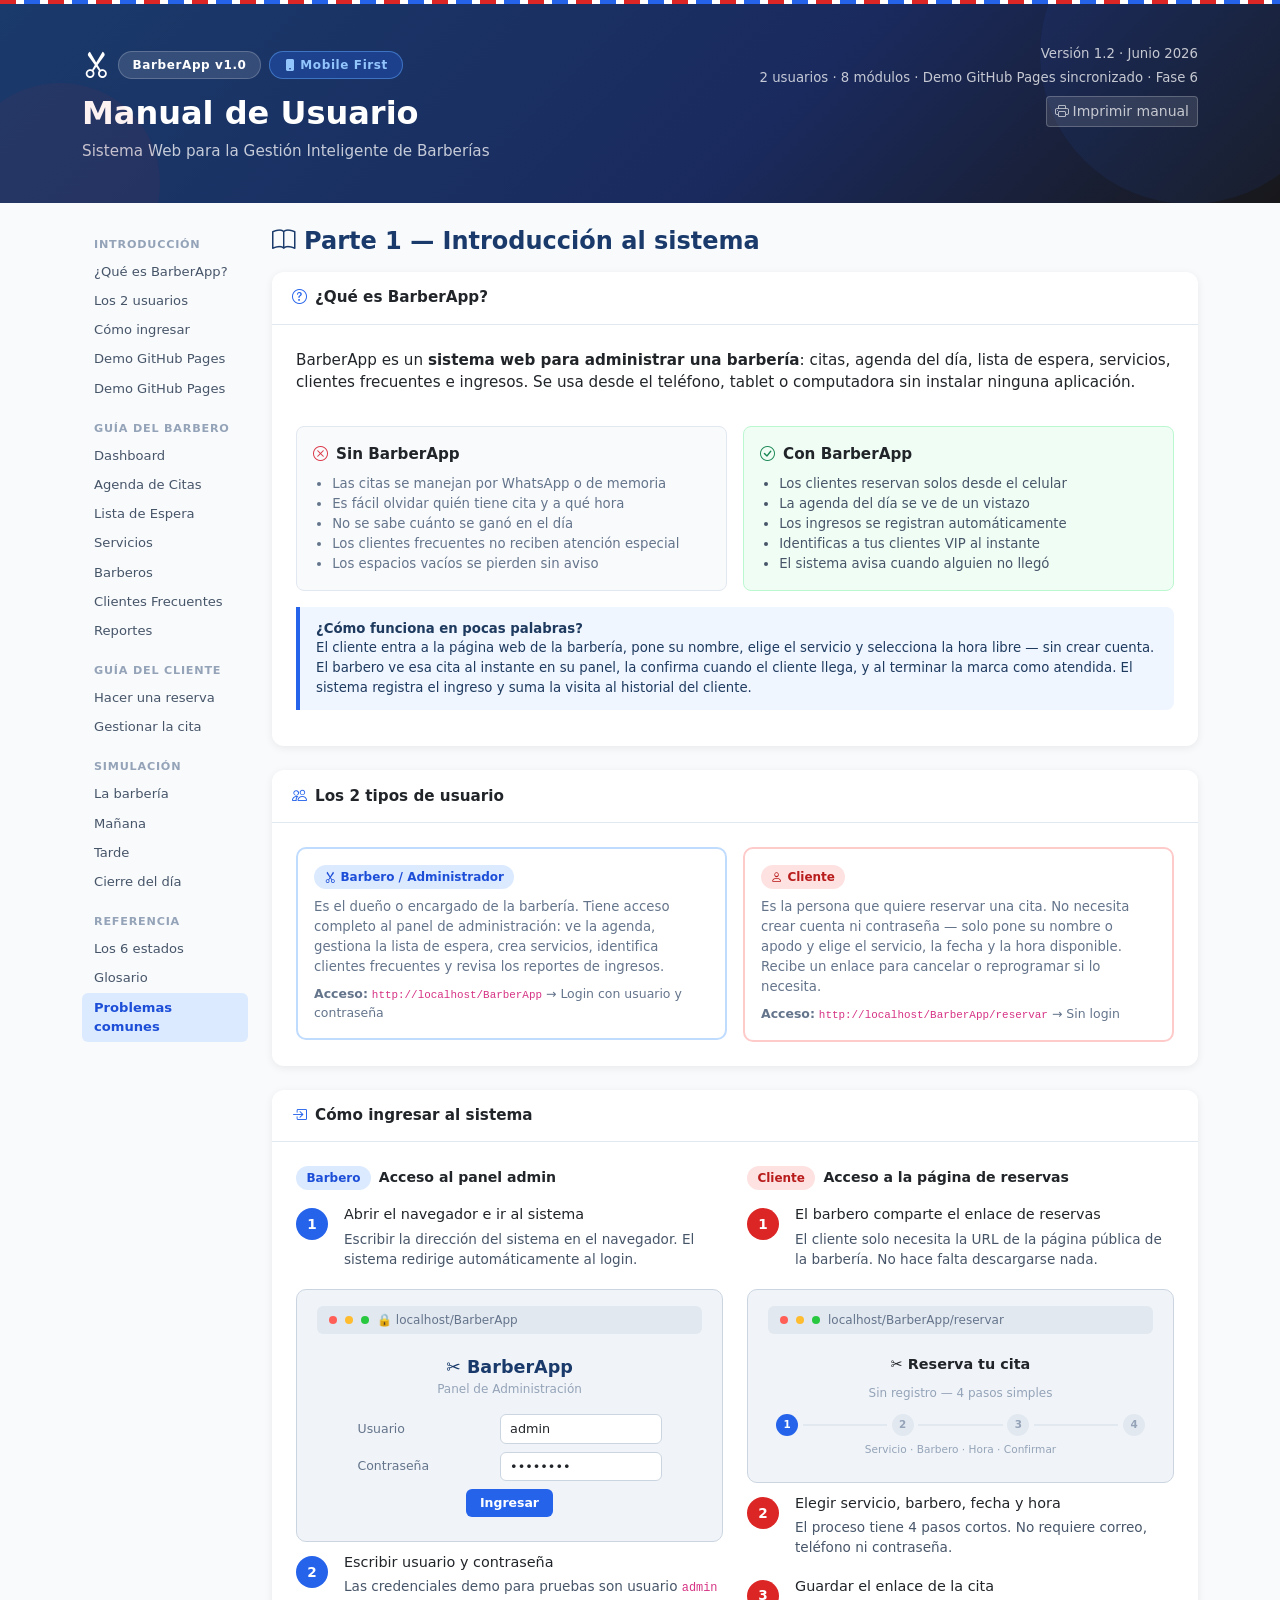
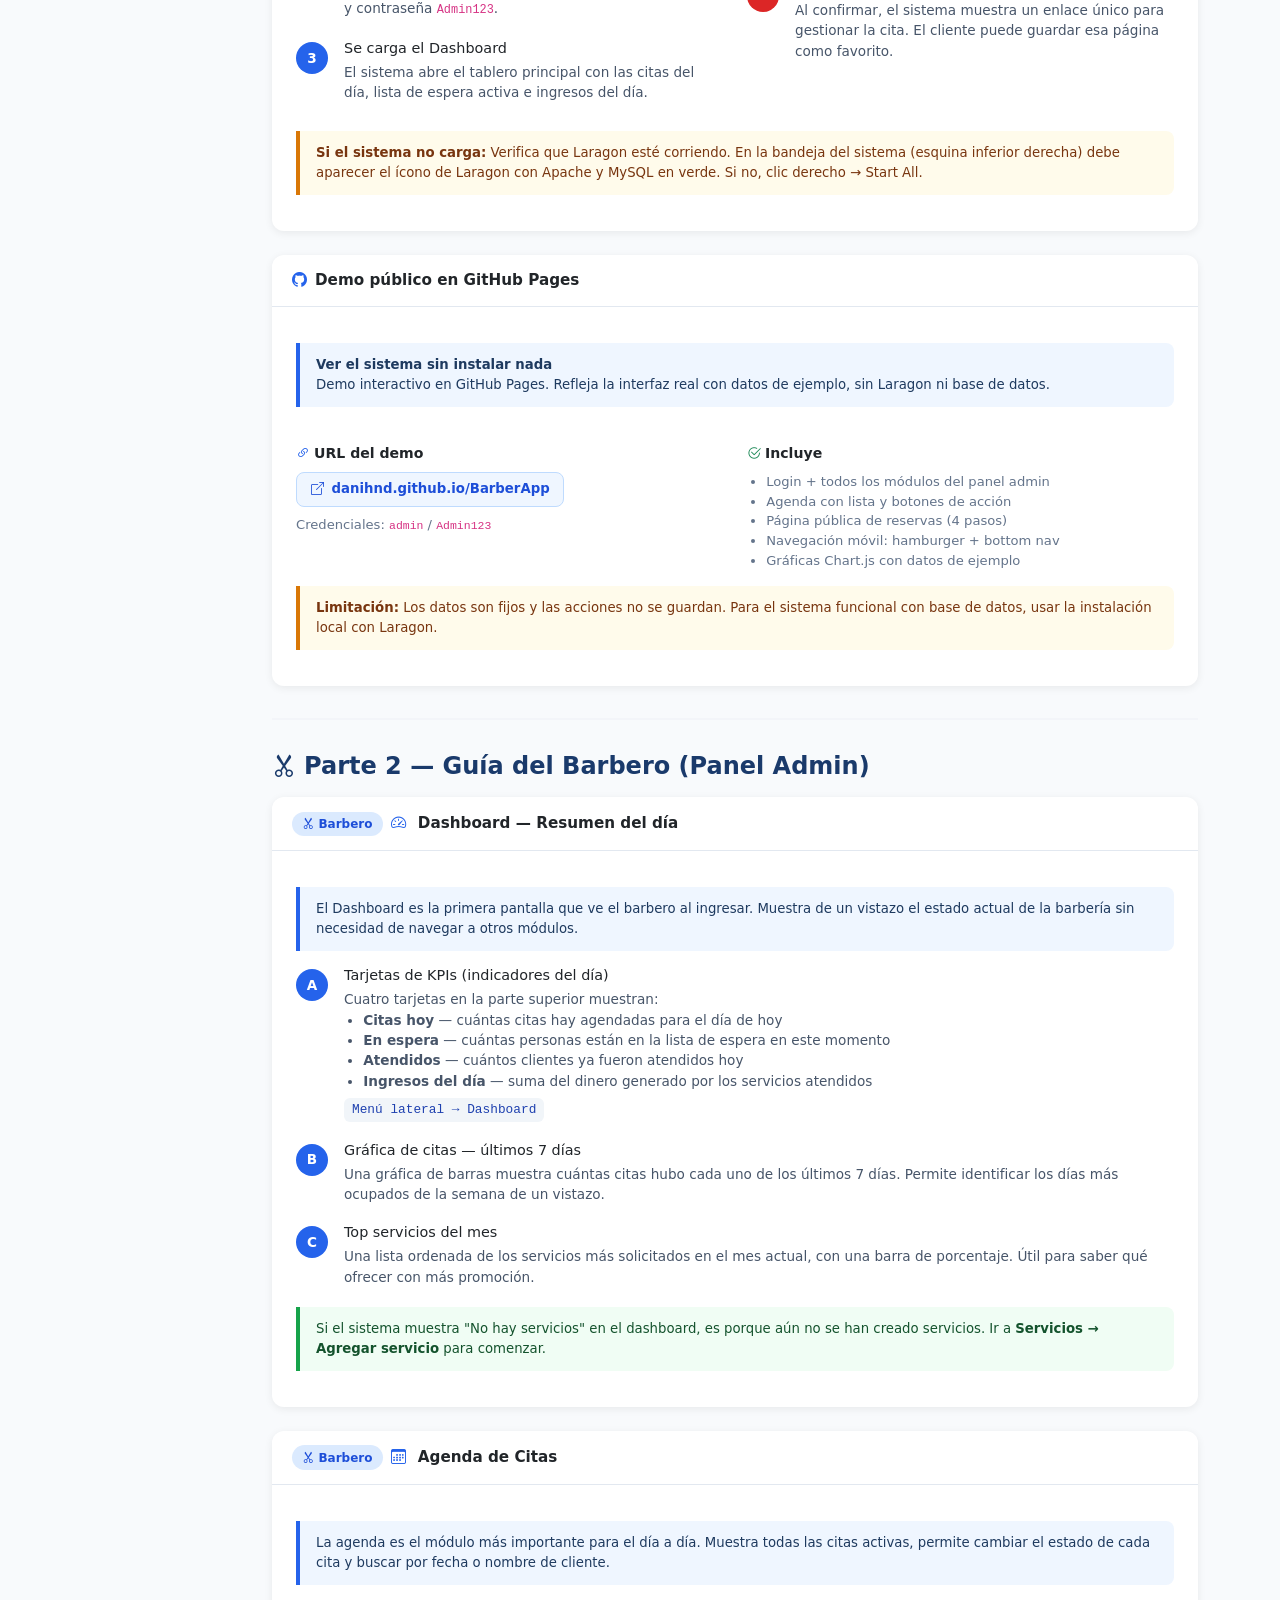
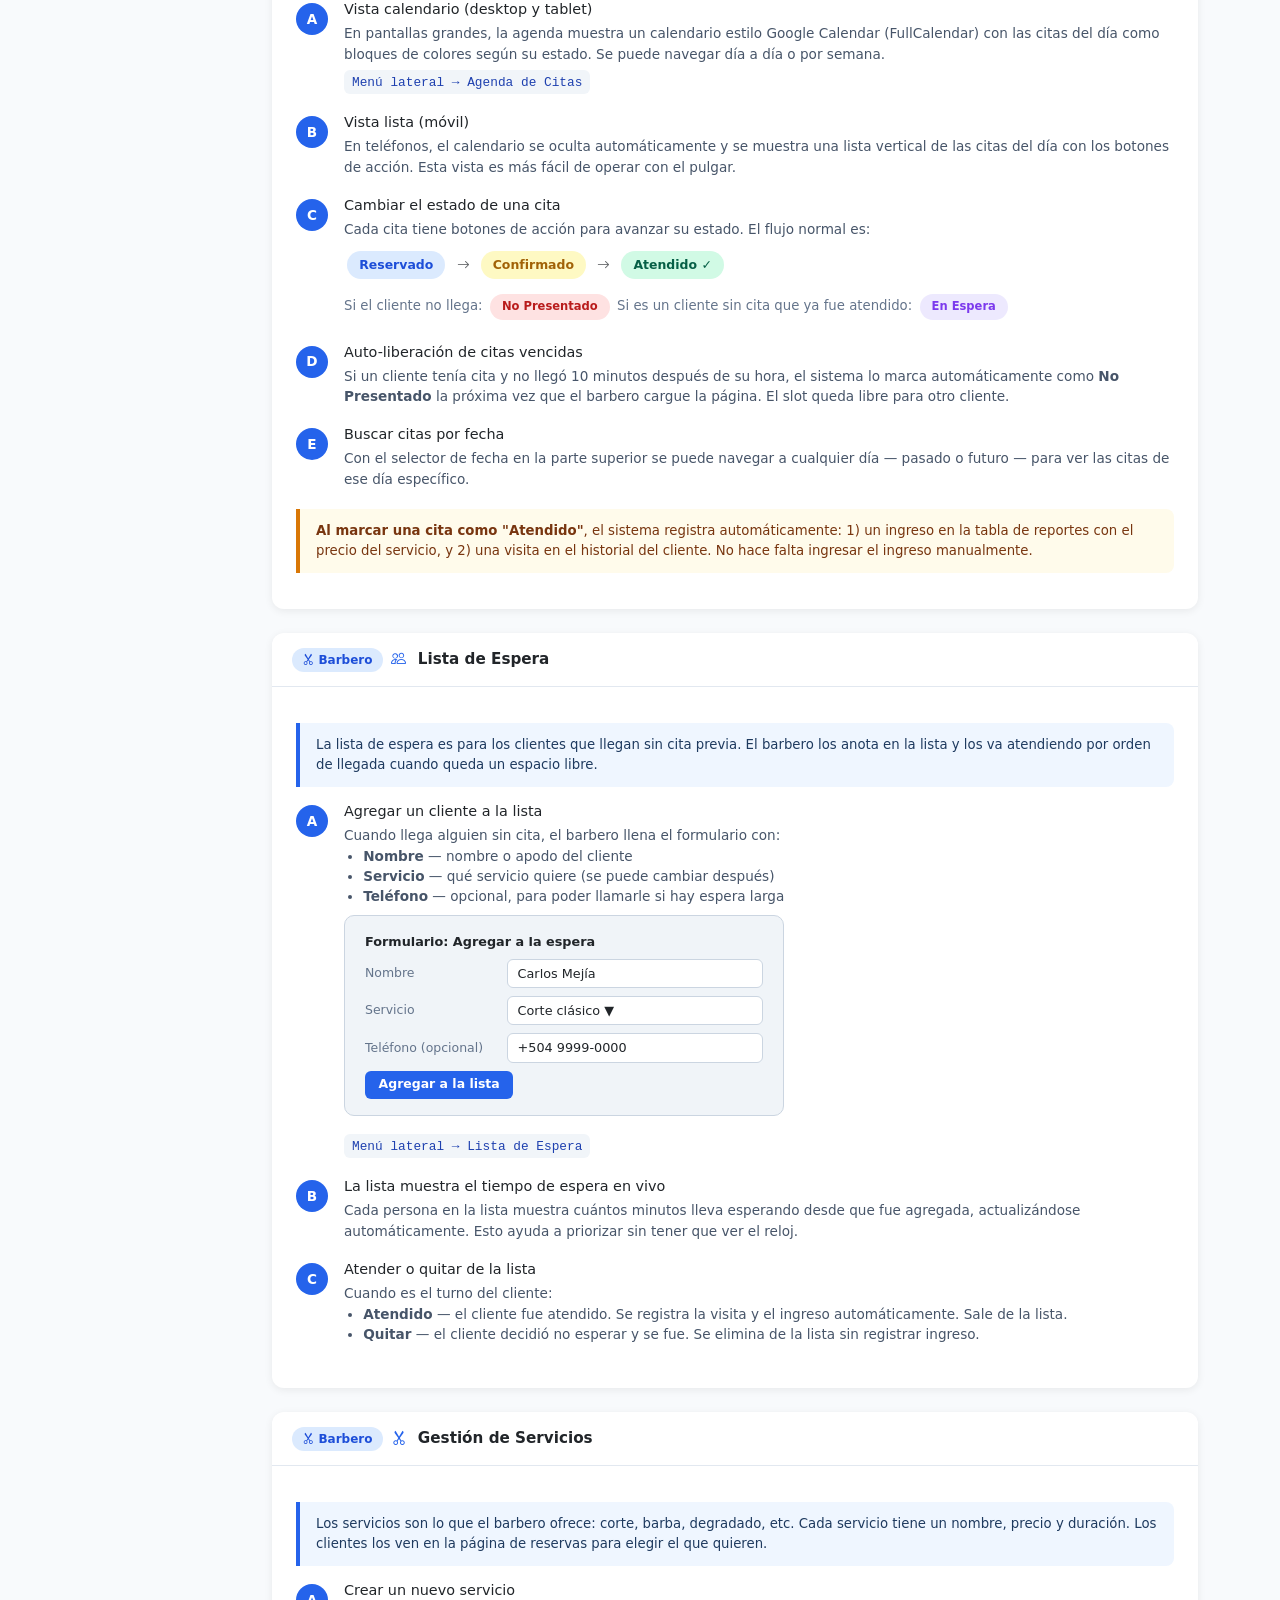
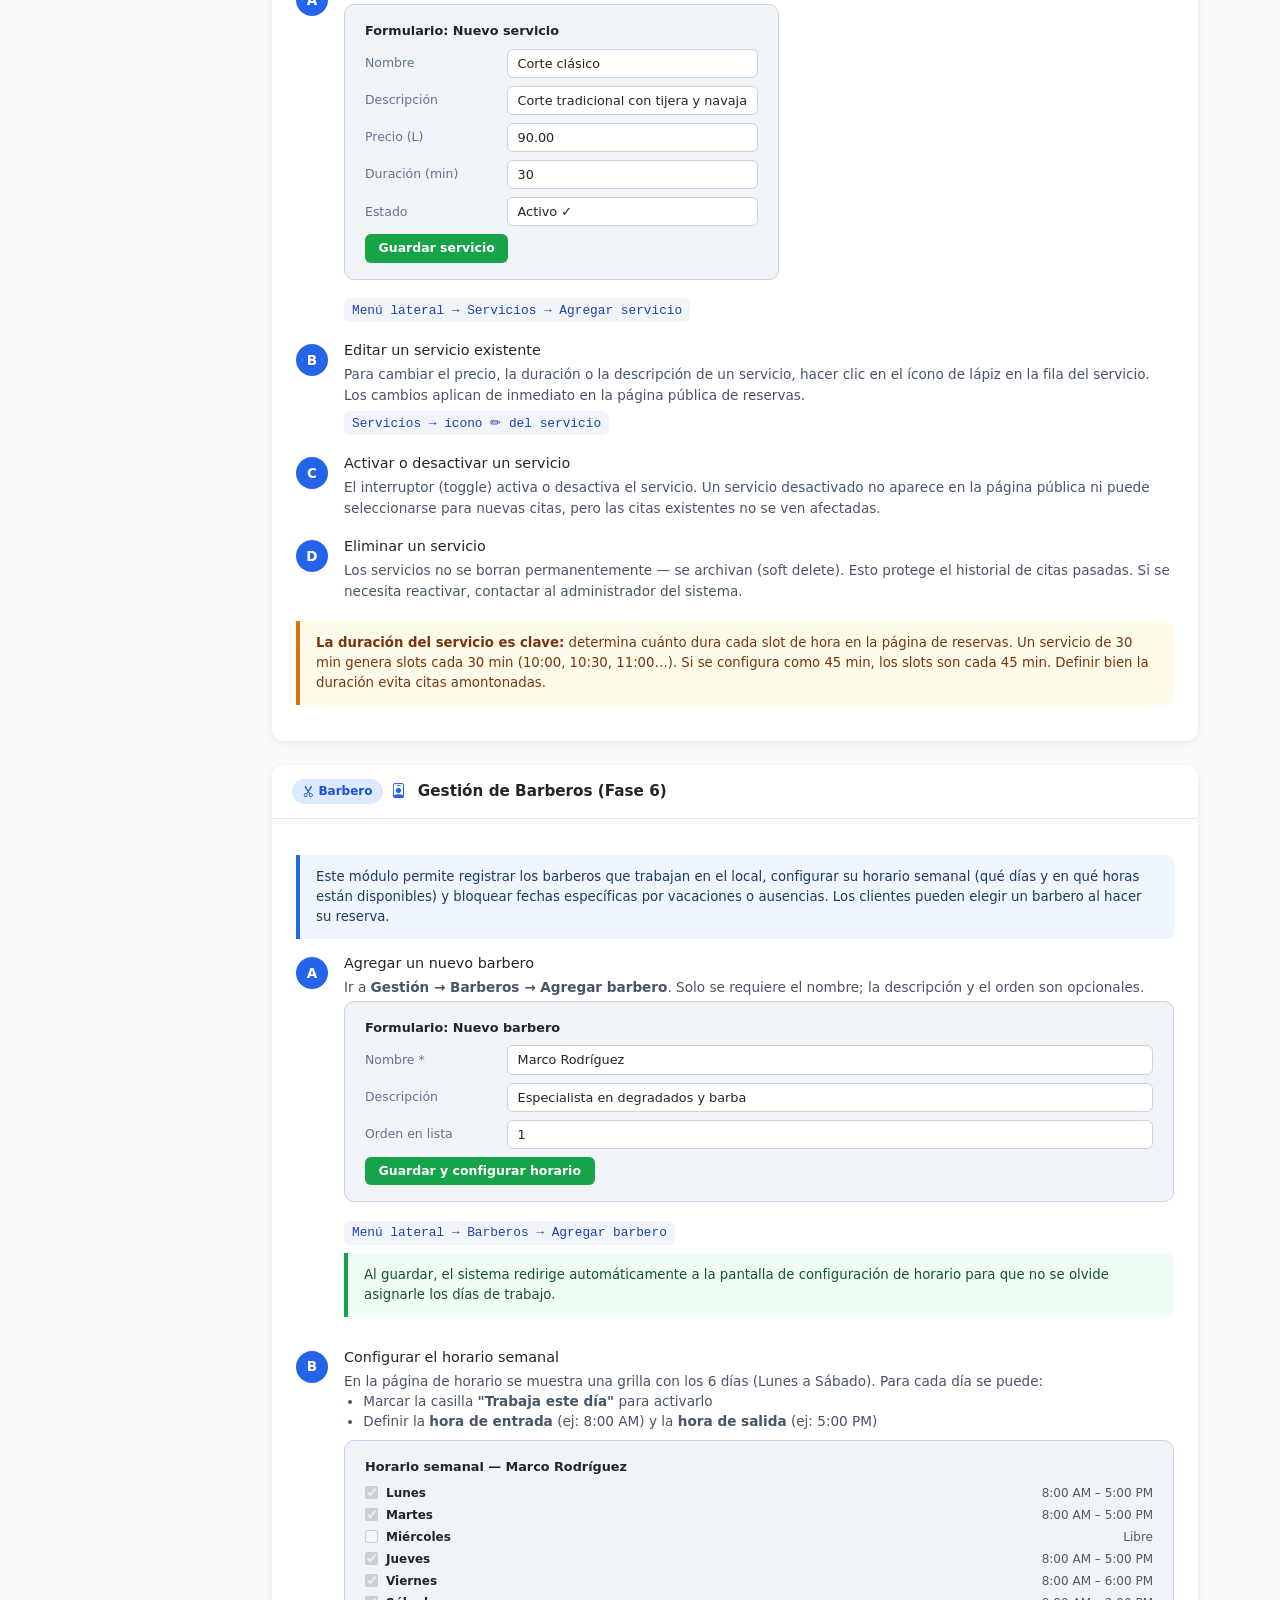
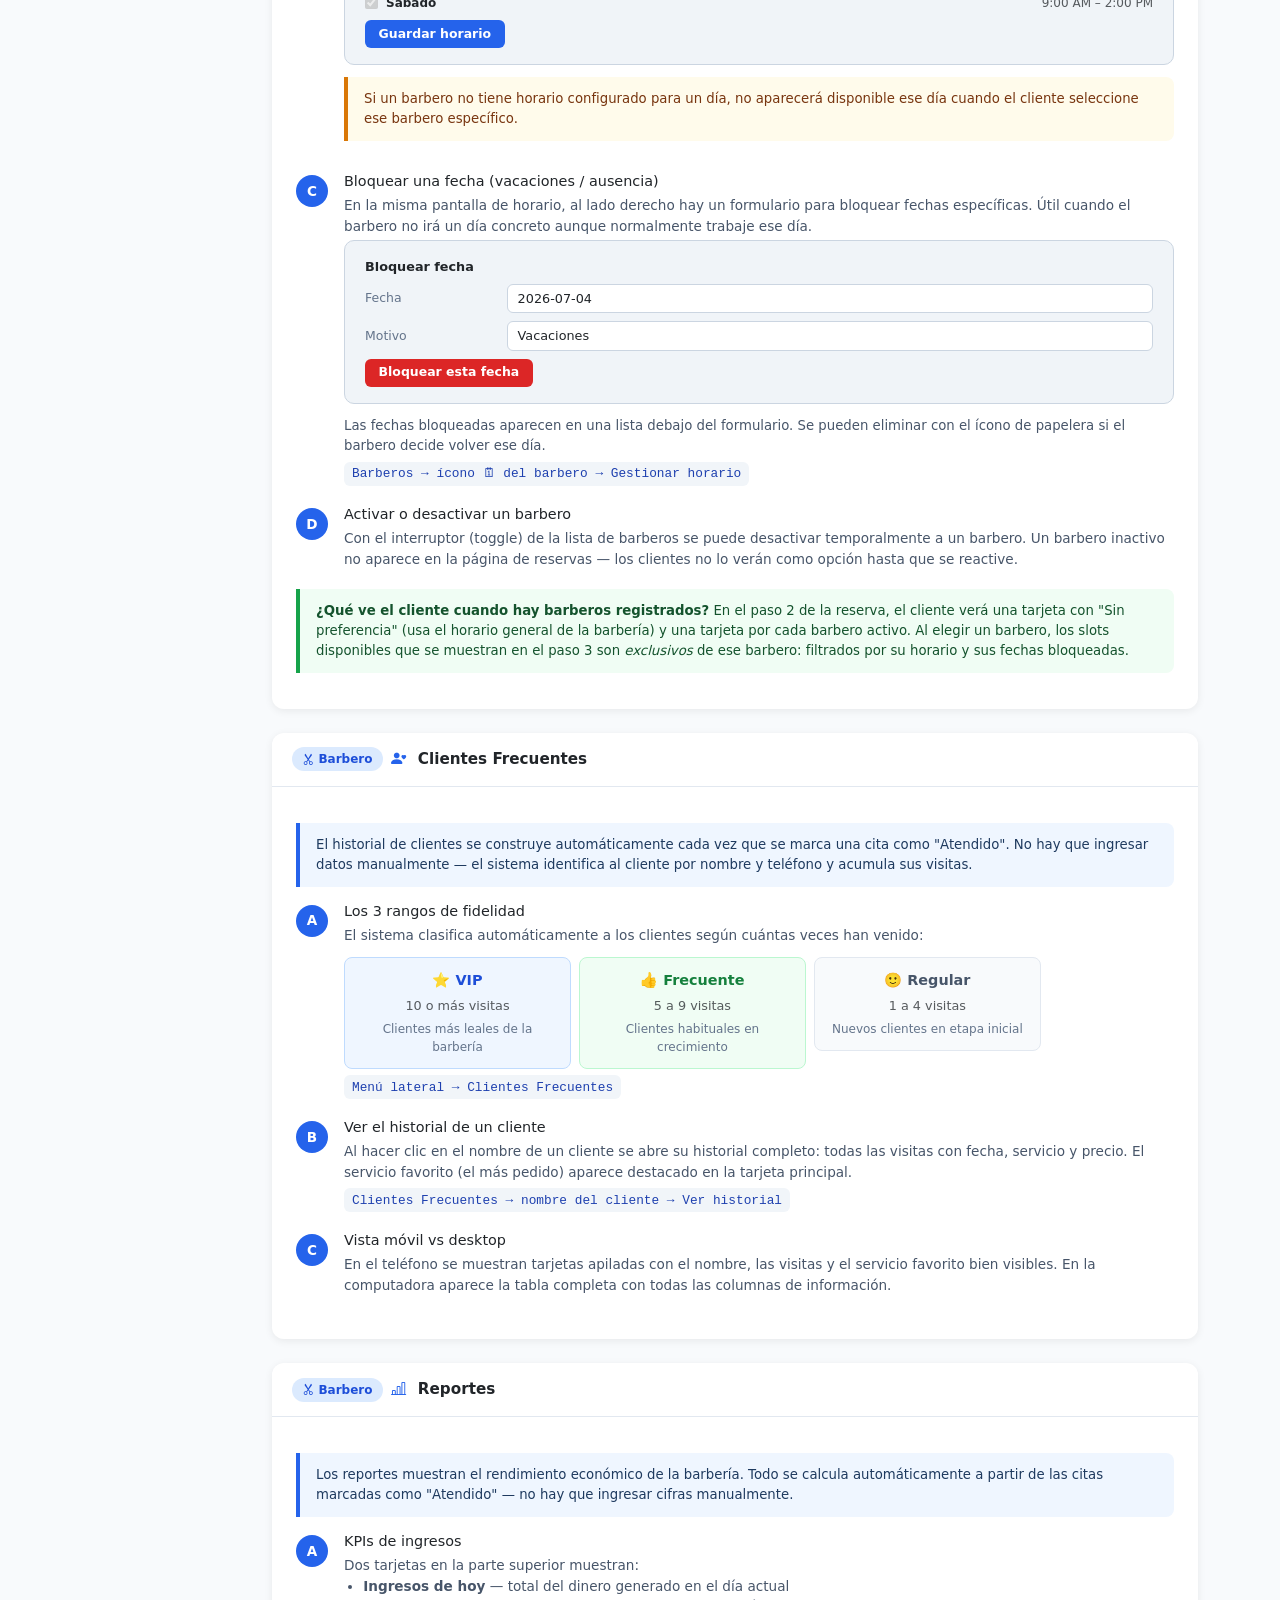
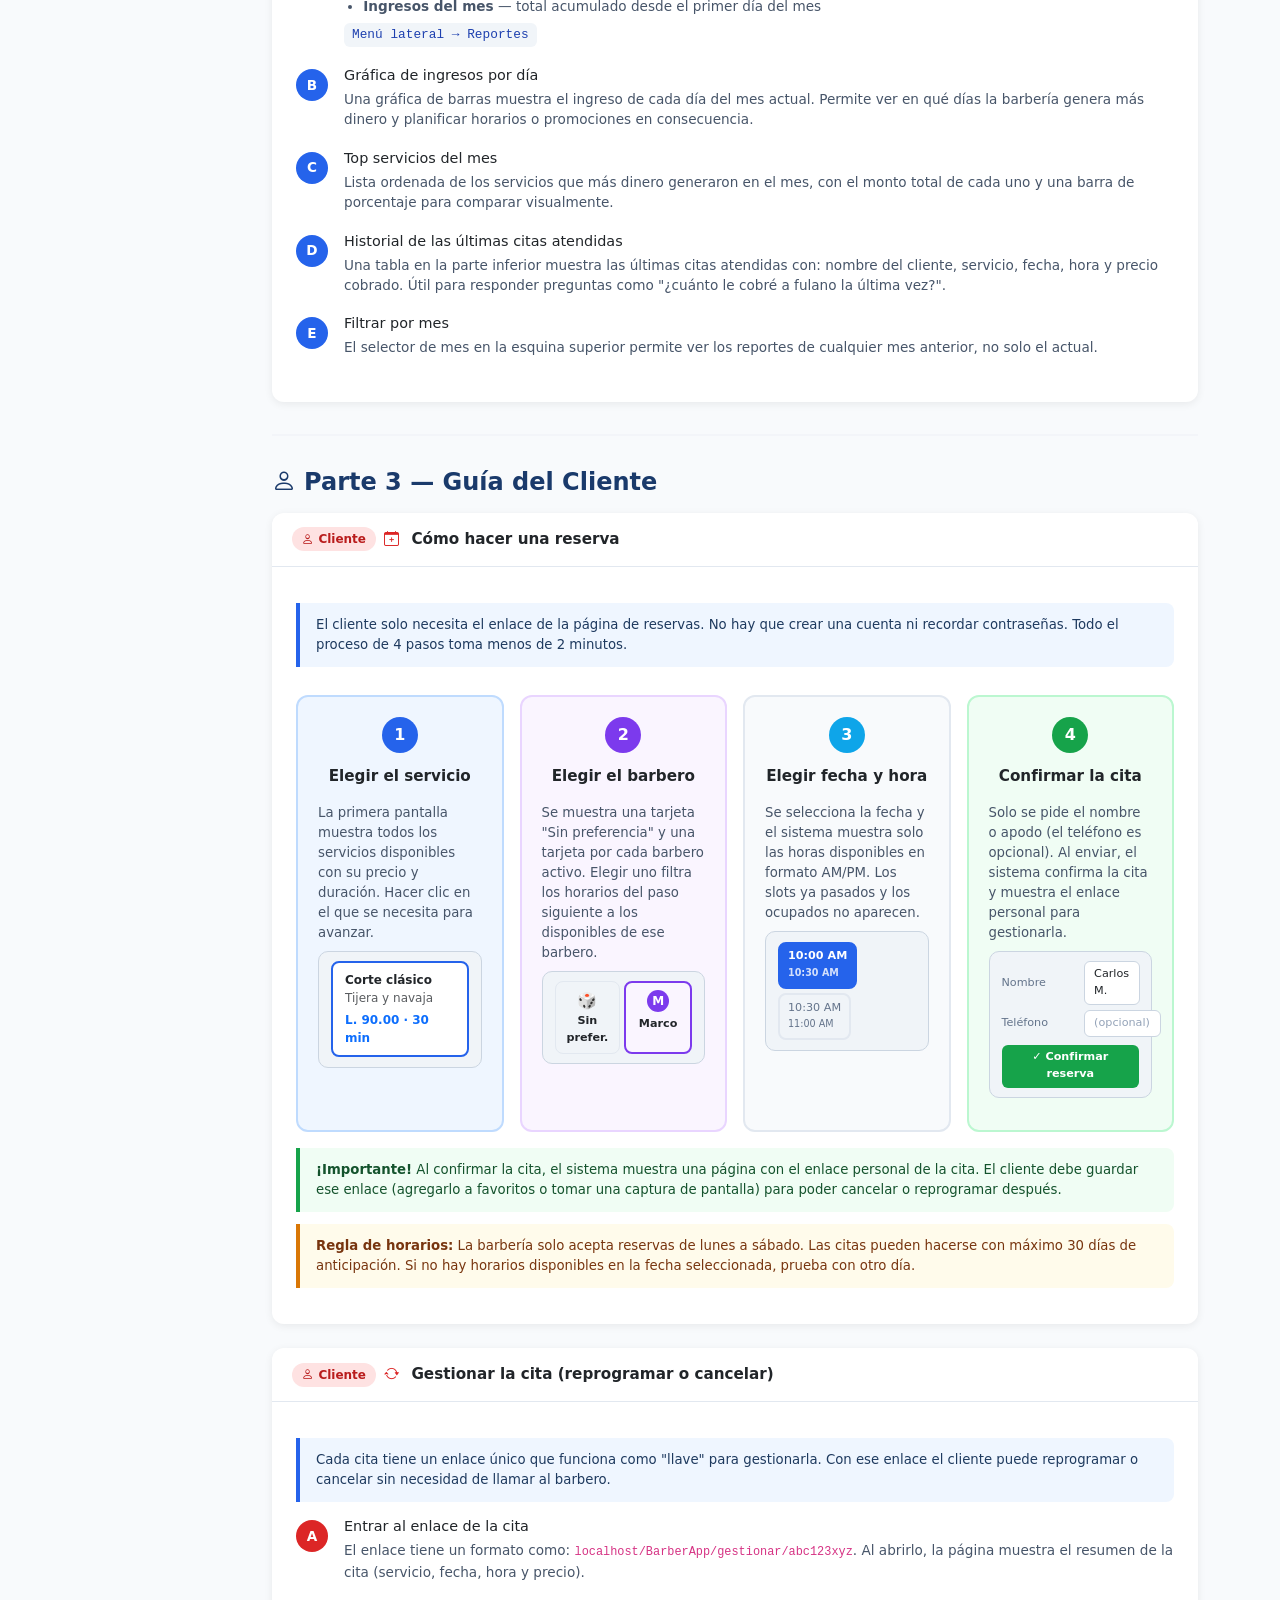
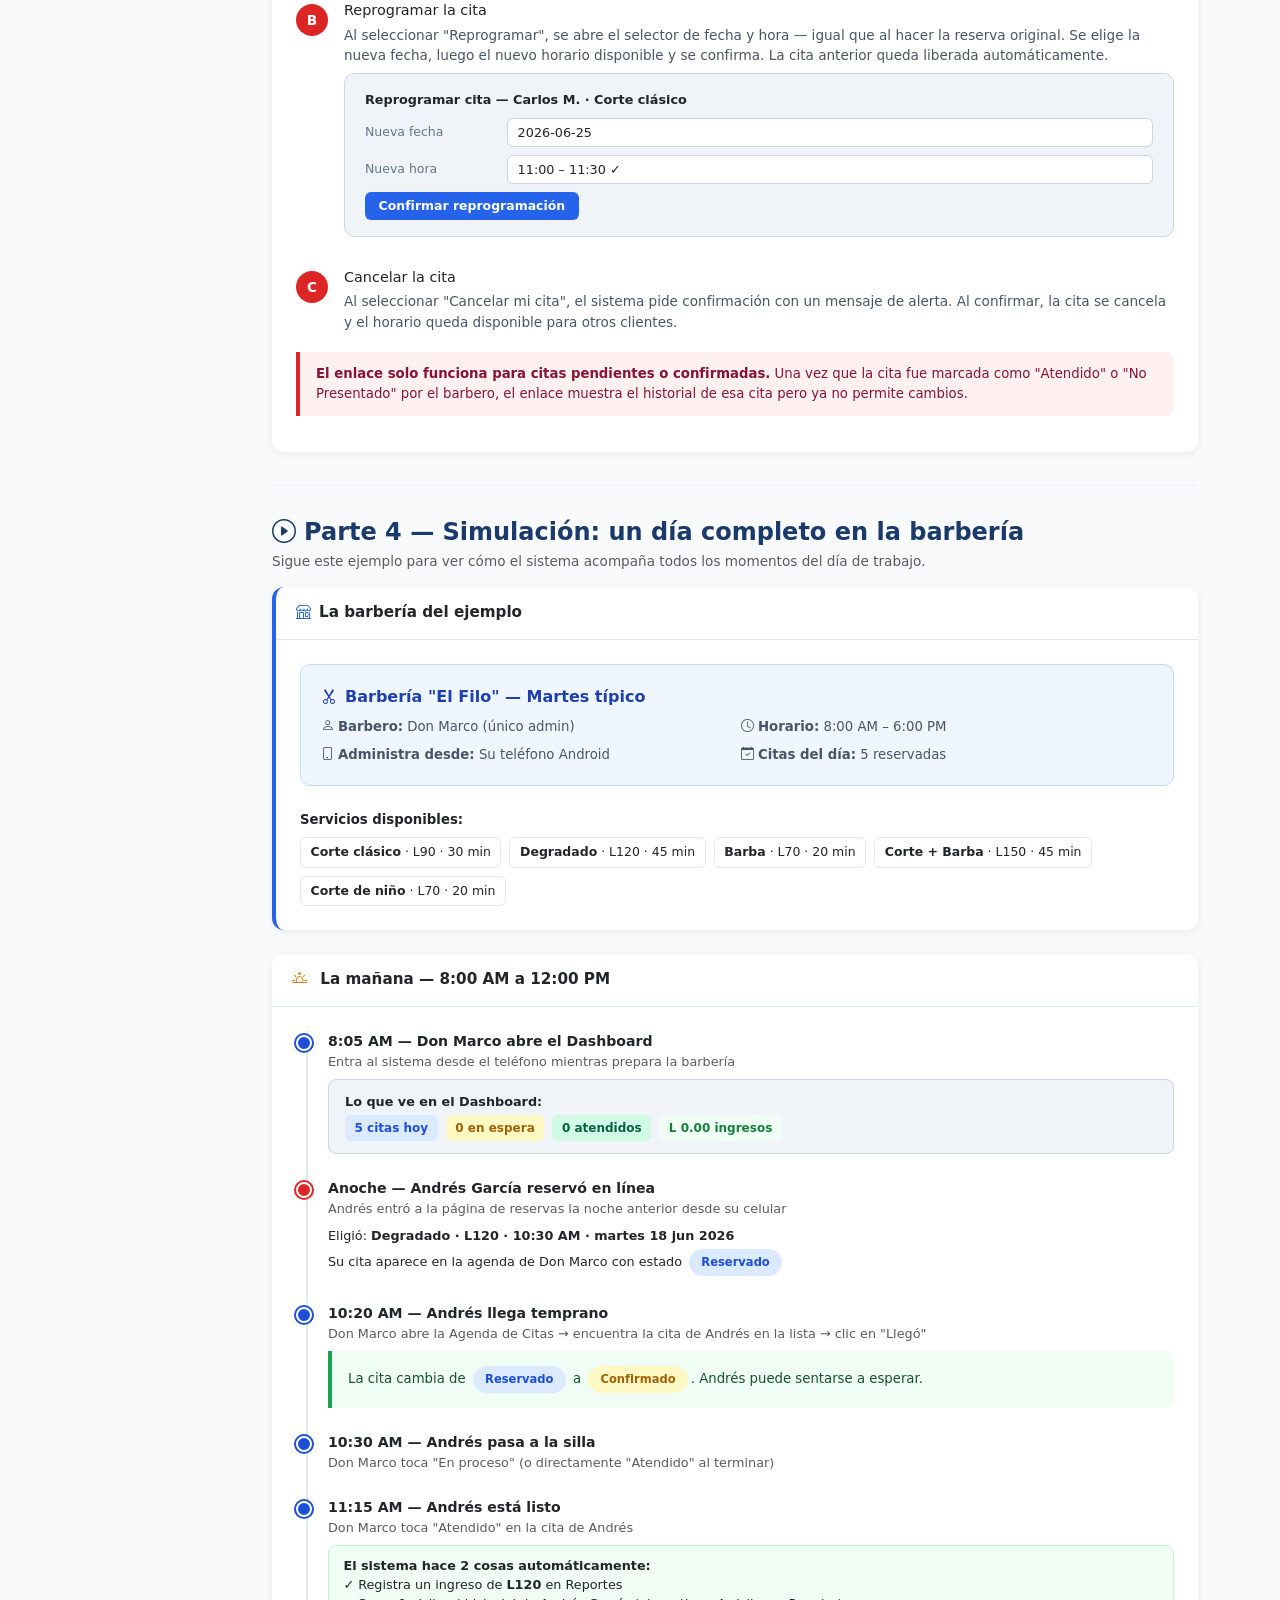
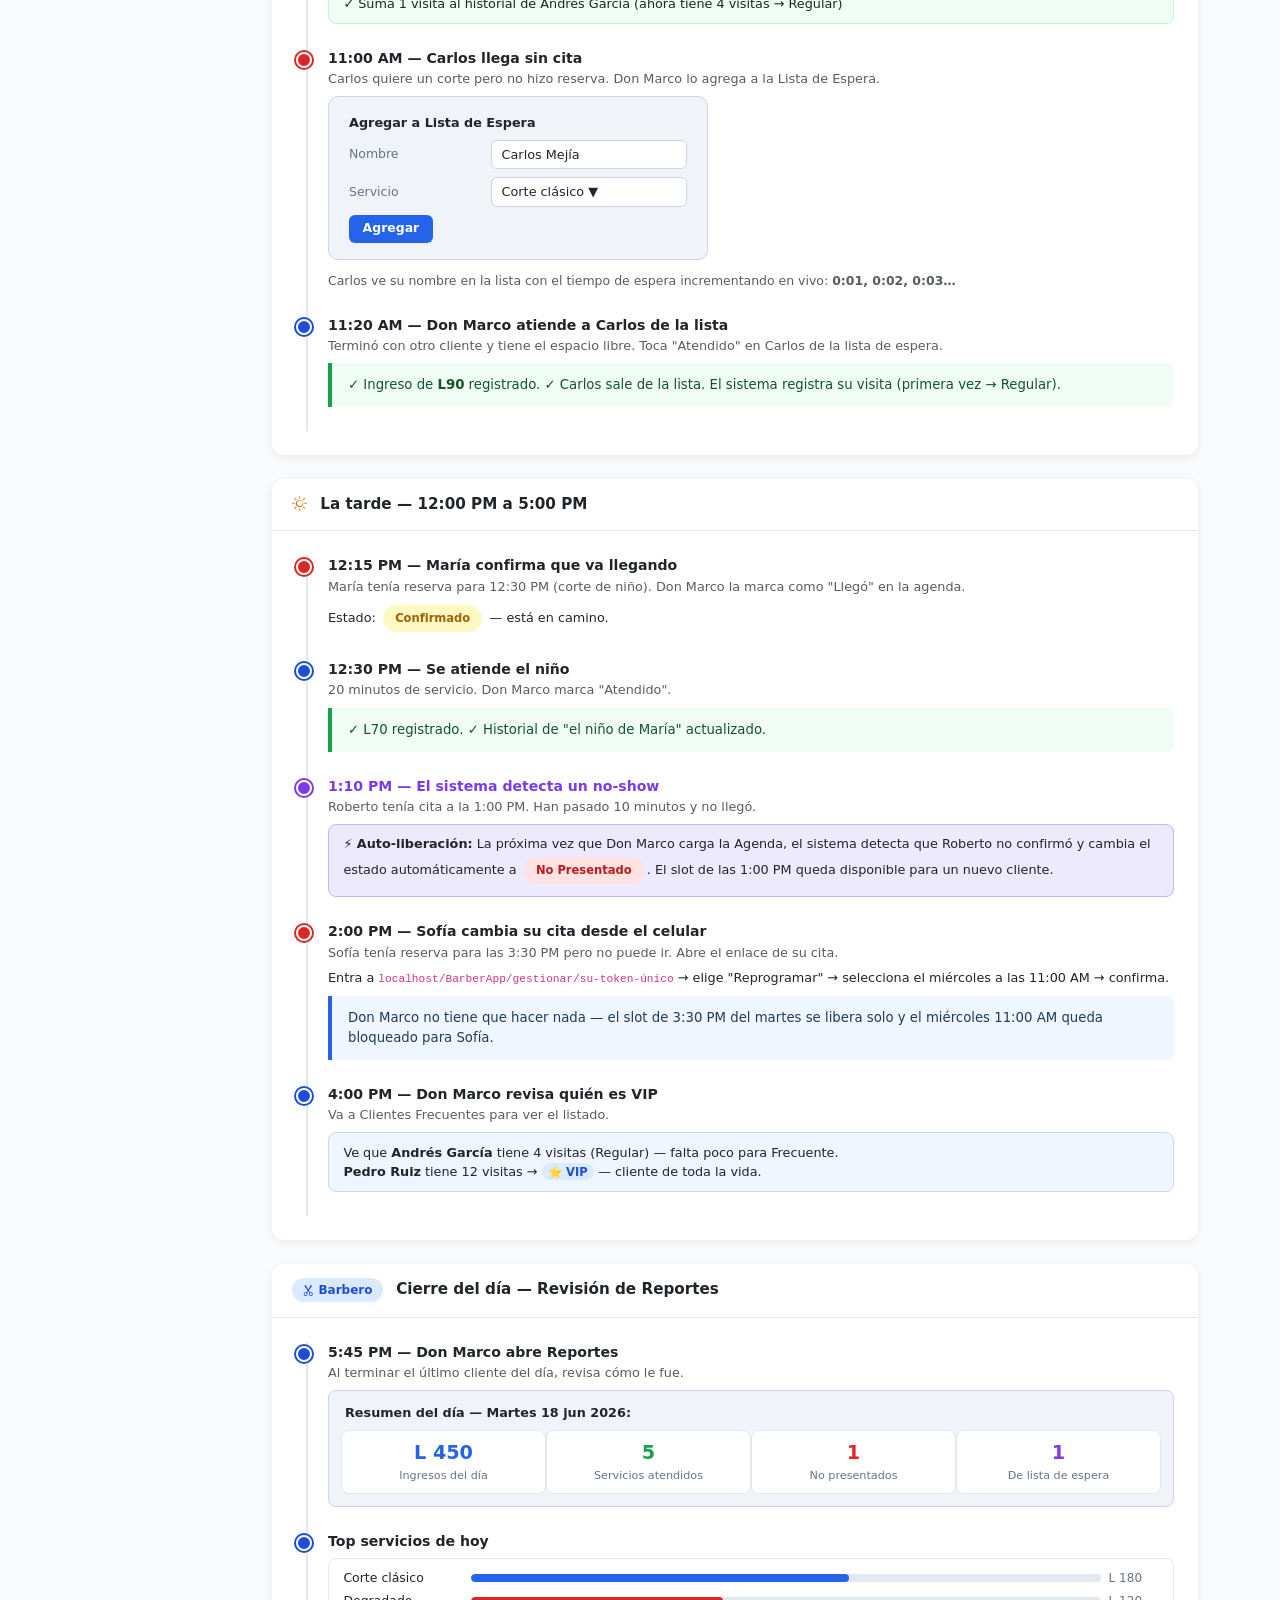
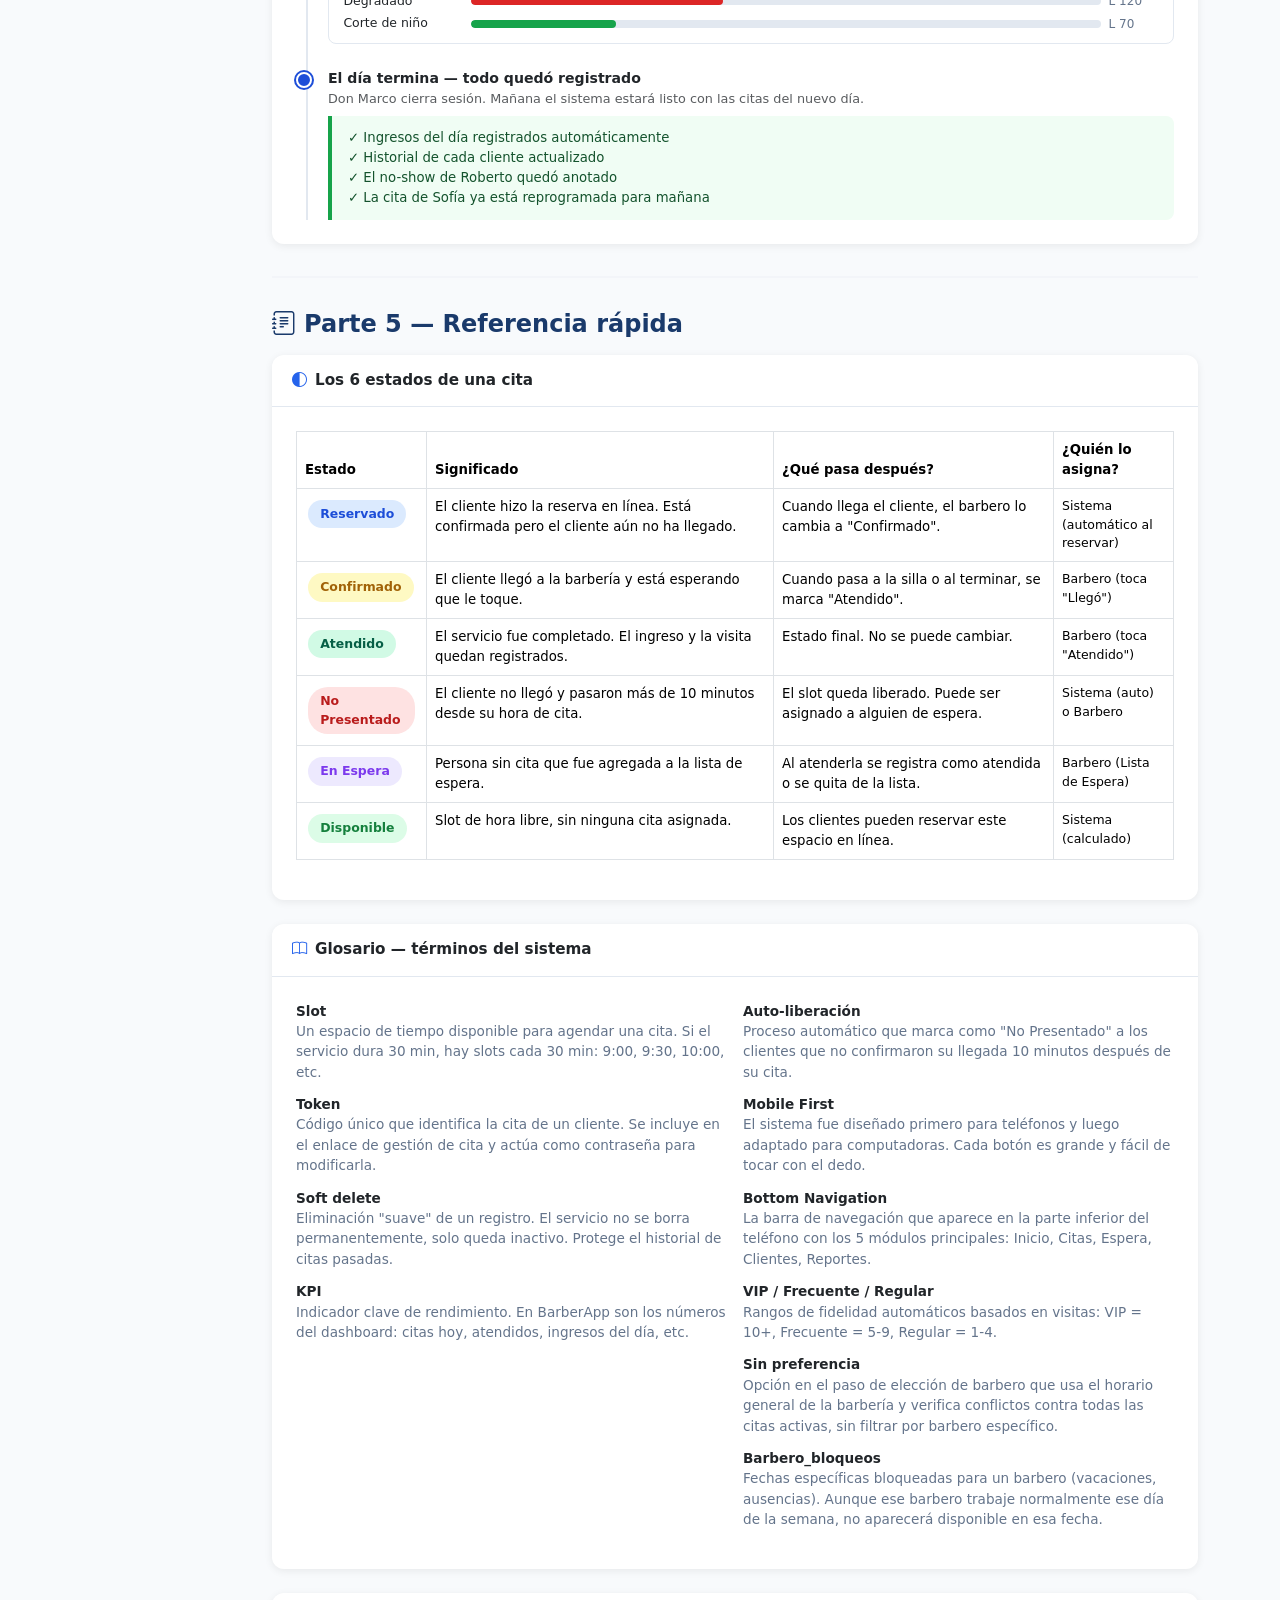
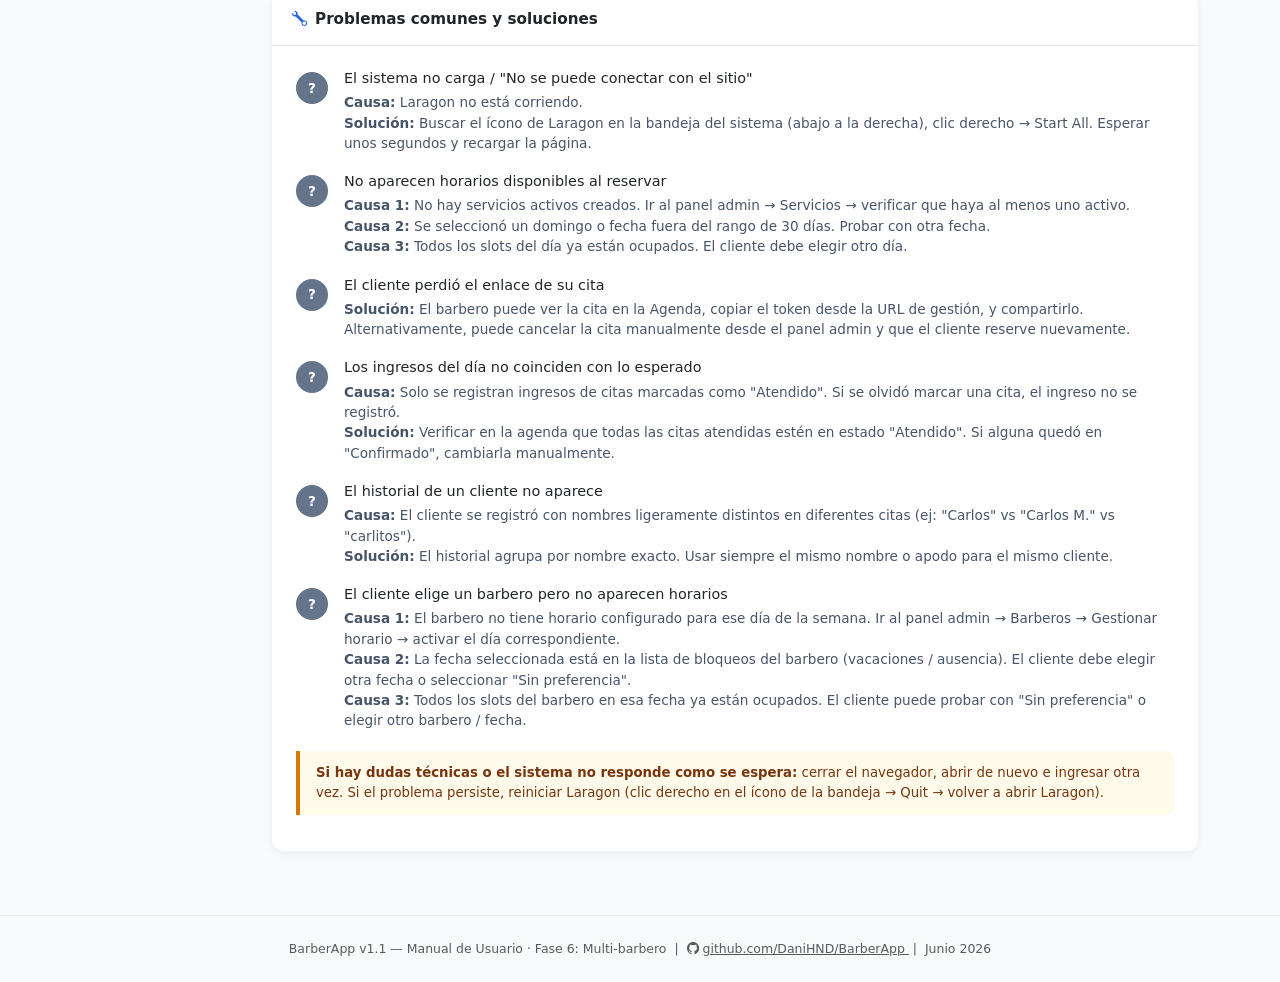
==== commit bd1b9f7c: "docs: actualizar resumen.html y manual.html con demo GitHub Pages resumen.html: - Bitácora: nueva en" ====
--- a/manual.html
+++ b/manual.html
@@ -125,8 +125,8 @@
         <p class="opacity-75 mb-0">Sistema Web para la Gestión Inteligente de Barberías</p>
       </div>
       <div class="text-end opacity-75" style="font-size:.83rem;">
-        <div>Versión 1.1 · Junio 2026</div>
-        <div class="mt-1">2 usuarios · 8 módulos · Simulación de un día completo · Fase 6</div>
+        <div>Versión 1.2 · Junio 2026</div>
+        <div class="mt-1">2 usuarios · 8 módulos · Demo GitHub Pages sincronizado · Fase 6</div>
         <button onclick="window.print()" class="btn btn-sm mt-2" style="background:rgba(255,255,255,.15);color:#fff;border:1px solid rgba(255,255,255,.3);">
           <i class="bi bi-printer me-1"></i>Imprimir manual
         </button>
@@ -146,6 +146,8 @@
     <a class="nav-link" href="#intro">¿Qué es BarberApp?</a>
     <a class="nav-link" href="#usuarios">Los 2 usuarios</a>
     <a class="nav-link" href="#acceso">Cómo ingresar</a>
+    <a class="nav-link" href="#demo">Demo GitHub Pages</a>
+    <a class="nav-link" href="#demo">Demo GitHub Pages</a>
 
     <div class="nav-section mt-2">Guía del Barbero</div>
     <a class="nav-link" href="#dashboard">Dashboard</a>
@@ -360,6 +362,39 @@
     <div class="warn-box mt-2">
       <strong>Si el sistema no carga:</strong> Verifica que Laragon esté corriendo. En la bandeja del sistema (esquina inferior derecha) debe aparecer el ícono de Laragon con Apache y MySQL en verde. Si no, clic derecho → Start All.
     </div>
+  </div>
+</div>
+
+<!-- Demo GitHub Pages -->
+<div class="card seccion mb-4" id="demo">
+  <div class="card-header d-flex align-items-center gap-2">
+    <i class="bi bi-github" style="color:var(--azul2);"></i>Demo público en GitHub Pages
+  </div>
+  <div class="card-body p-4">
+    <div class="info-box">
+      <strong>Ver el sistema sin instalar nada</strong><br>
+      Demo interactivo en GitHub Pages. Refleja la interfaz real con datos de ejemplo, sin Laragon ni base de datos.
+    </div>
+    <div class="row g-4 mt-1">
+      <div class="col-md-6">
+        <div class="fw-semibold mb-2" style="font-size:.88rem;"><i class="bi bi-link-45deg me-1" style="color:var(--azul2);"></i>URL del demo</div>
+        <a href="https://danihnd.github.io/BarberApp" target="_blank" style="display:inline-flex;align-items:center;gap:.5rem;background:#eff6ff;padding:.4rem .85rem;border-radius:8px;font-size:.83rem;border:1px solid #bfdbfe;color:#1d4ed8;text-decoration:none;font-weight:600;">
+          <i class="bi bi-box-arrow-up-right"></i>danihnd.github.io/BarberApp
+        </a>
+        <p class="mt-2" style="font-size:.82rem;color:#64748b;">Credenciales: <code>admin</code> / <code>Admin123</code></p>
+      </div>
+      <div class="col-md-6">
+        <div class="fw-semibold mb-2" style="font-size:.88rem;"><i class="bi bi-check2-circle me-1 text-success"></i>Incluye</div>
+        <ul style="font-size:.82rem;color:#64748b;padding-left:1.2rem;margin:0;">
+          <li>Login + todos los módulos del panel admin</li>
+          <li>Agenda con lista y botones de acción</li>
+          <li>Página pública de reservas (4 pasos)</li>
+          <li>Navegación móvil: hamburger + bottom nav</li>
+          <li>Gráficas Chart.js con datos de ejemplo</li>
+        </ul>
+      </div>
+    </div>
+    <div class="warn-box mt-3"><strong>Limitación:</strong> Los datos son fijos y las acciones no se guardan. Para el sistema funcional con base de datos, usar la instalación local con Laragon.</div>
   </div>
 </div>
 
